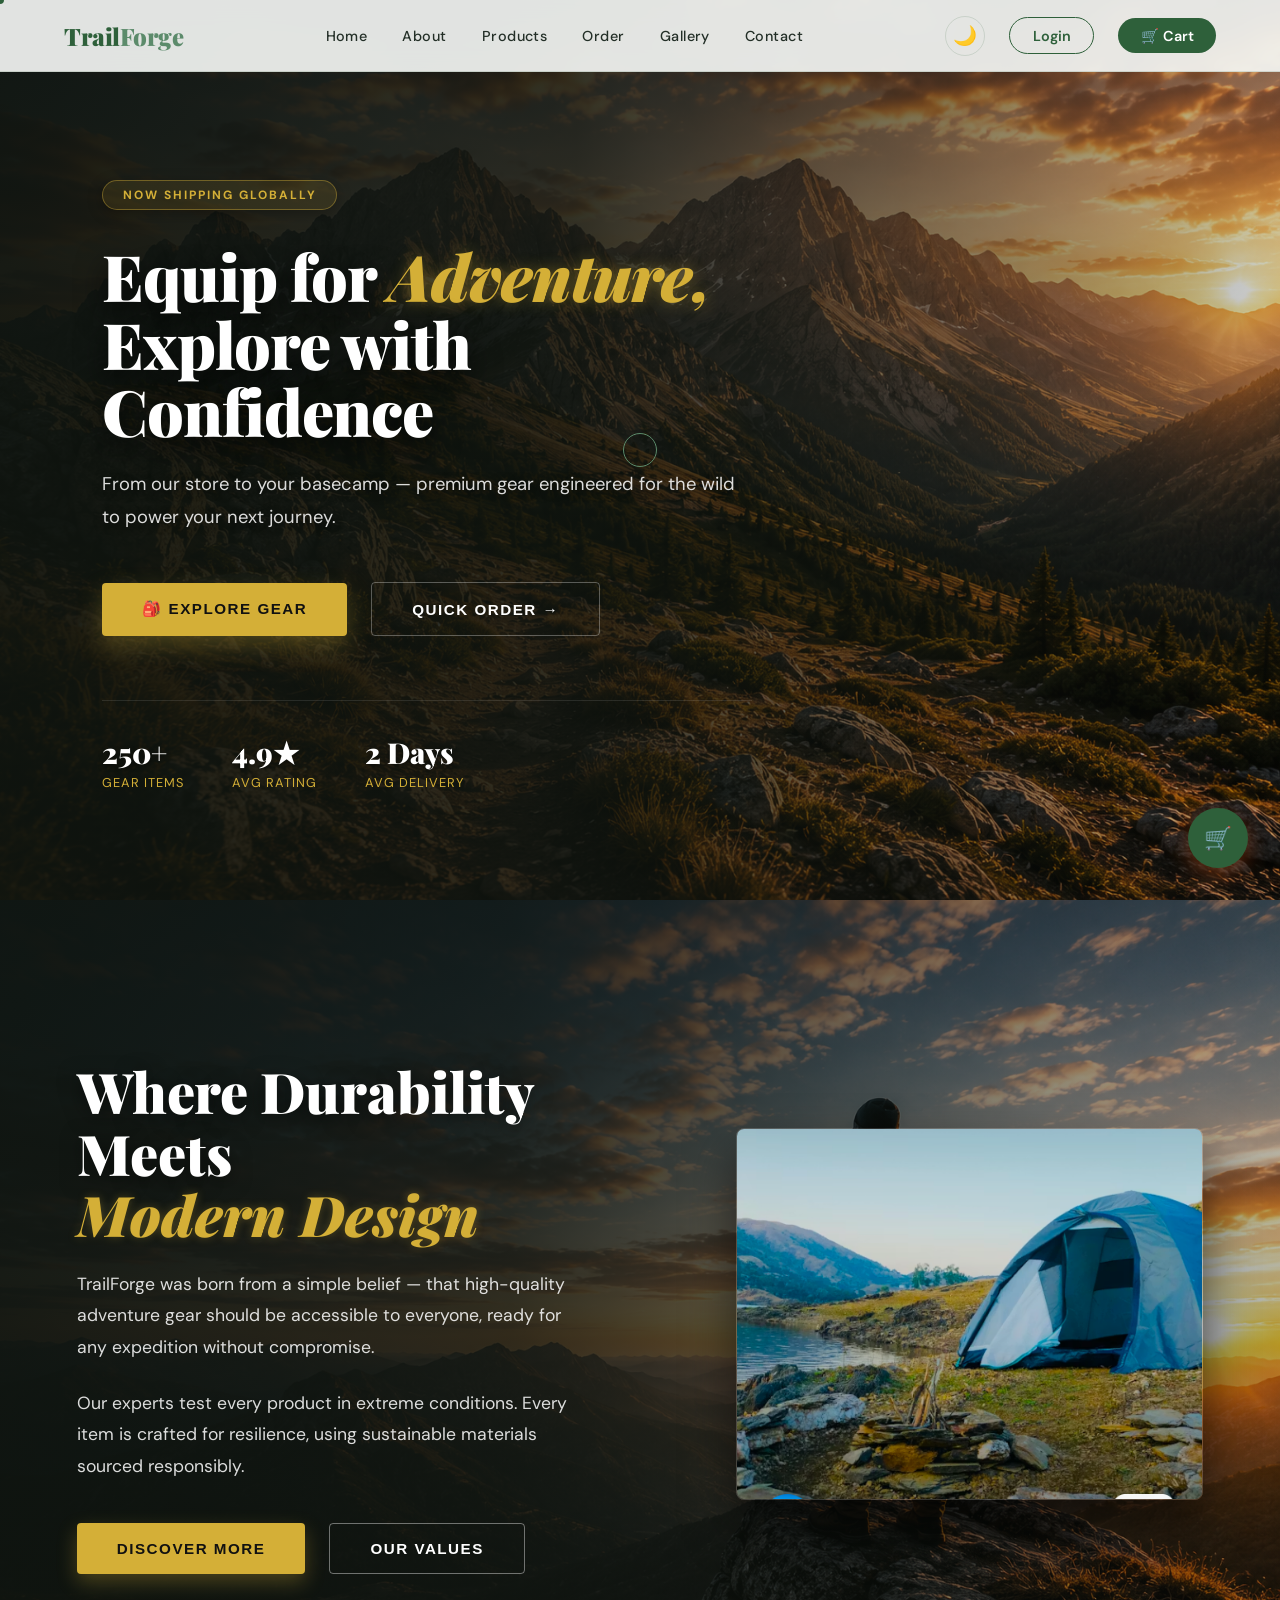
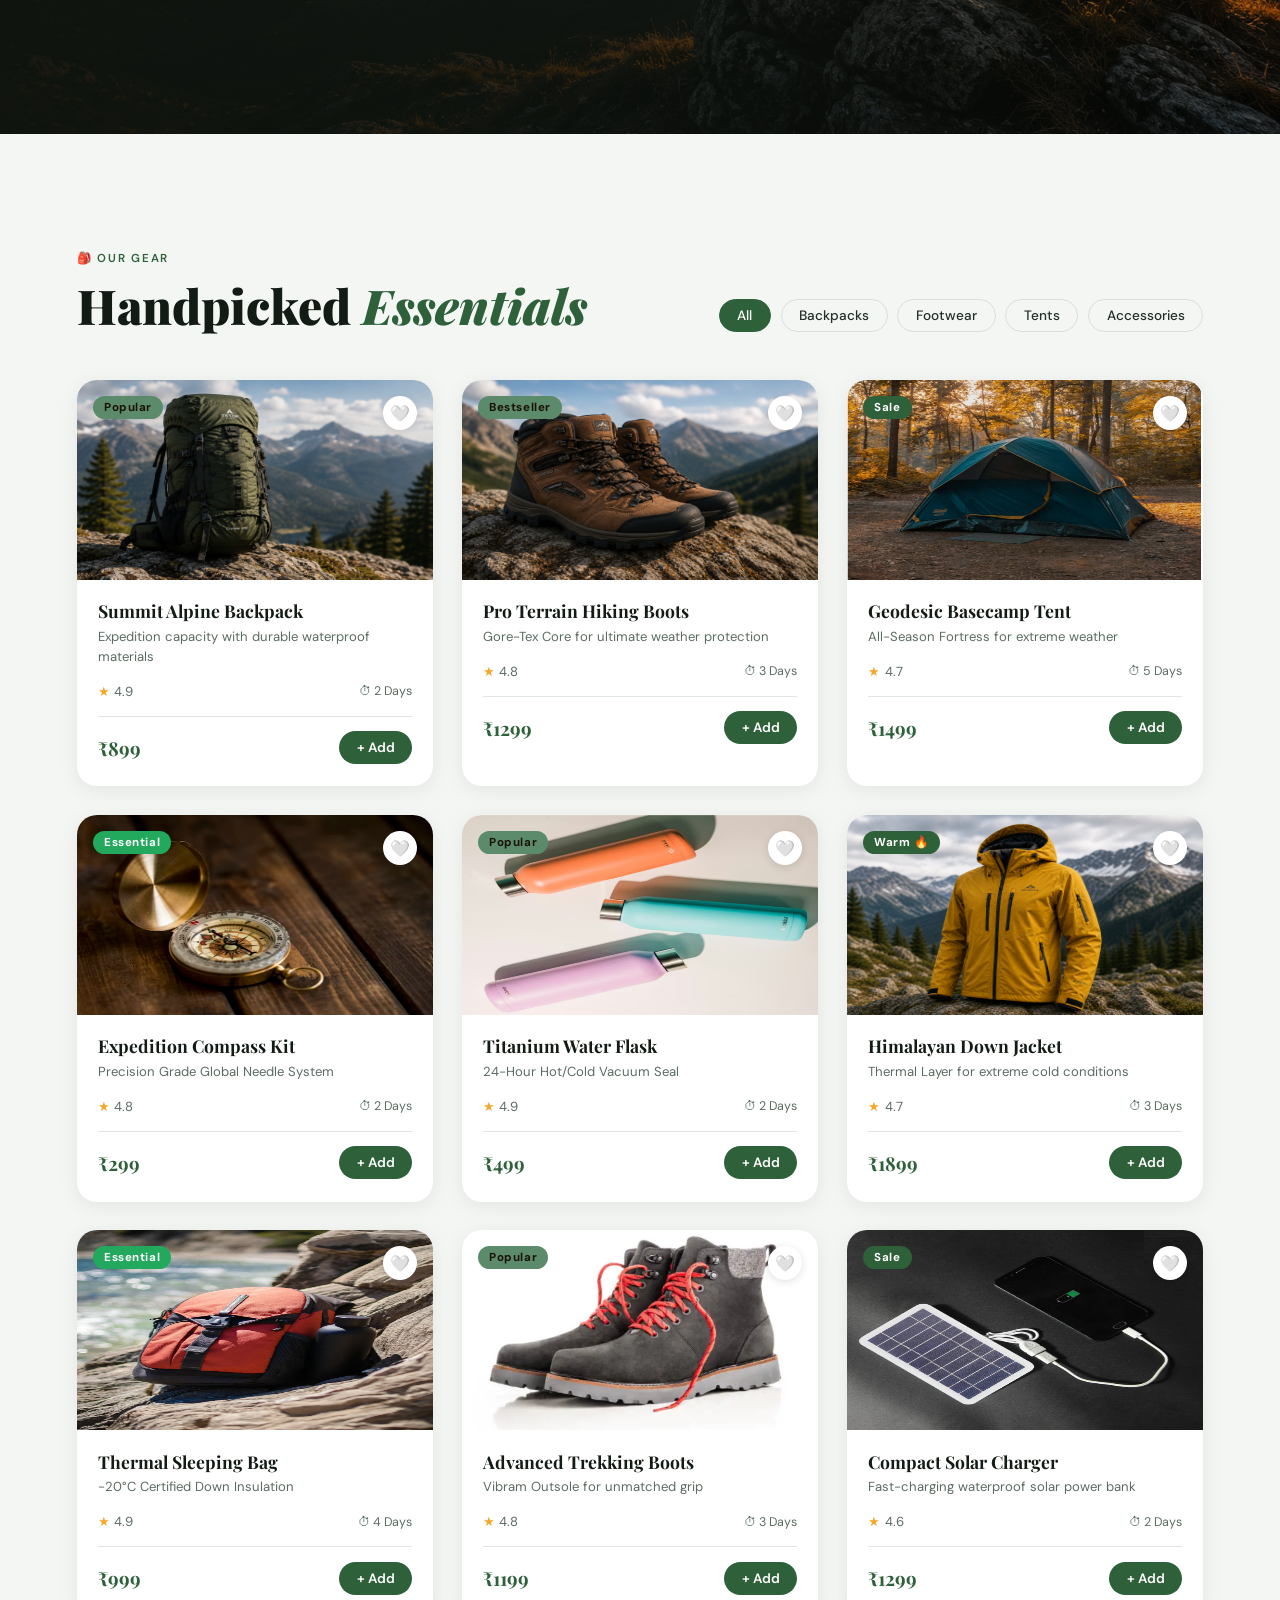
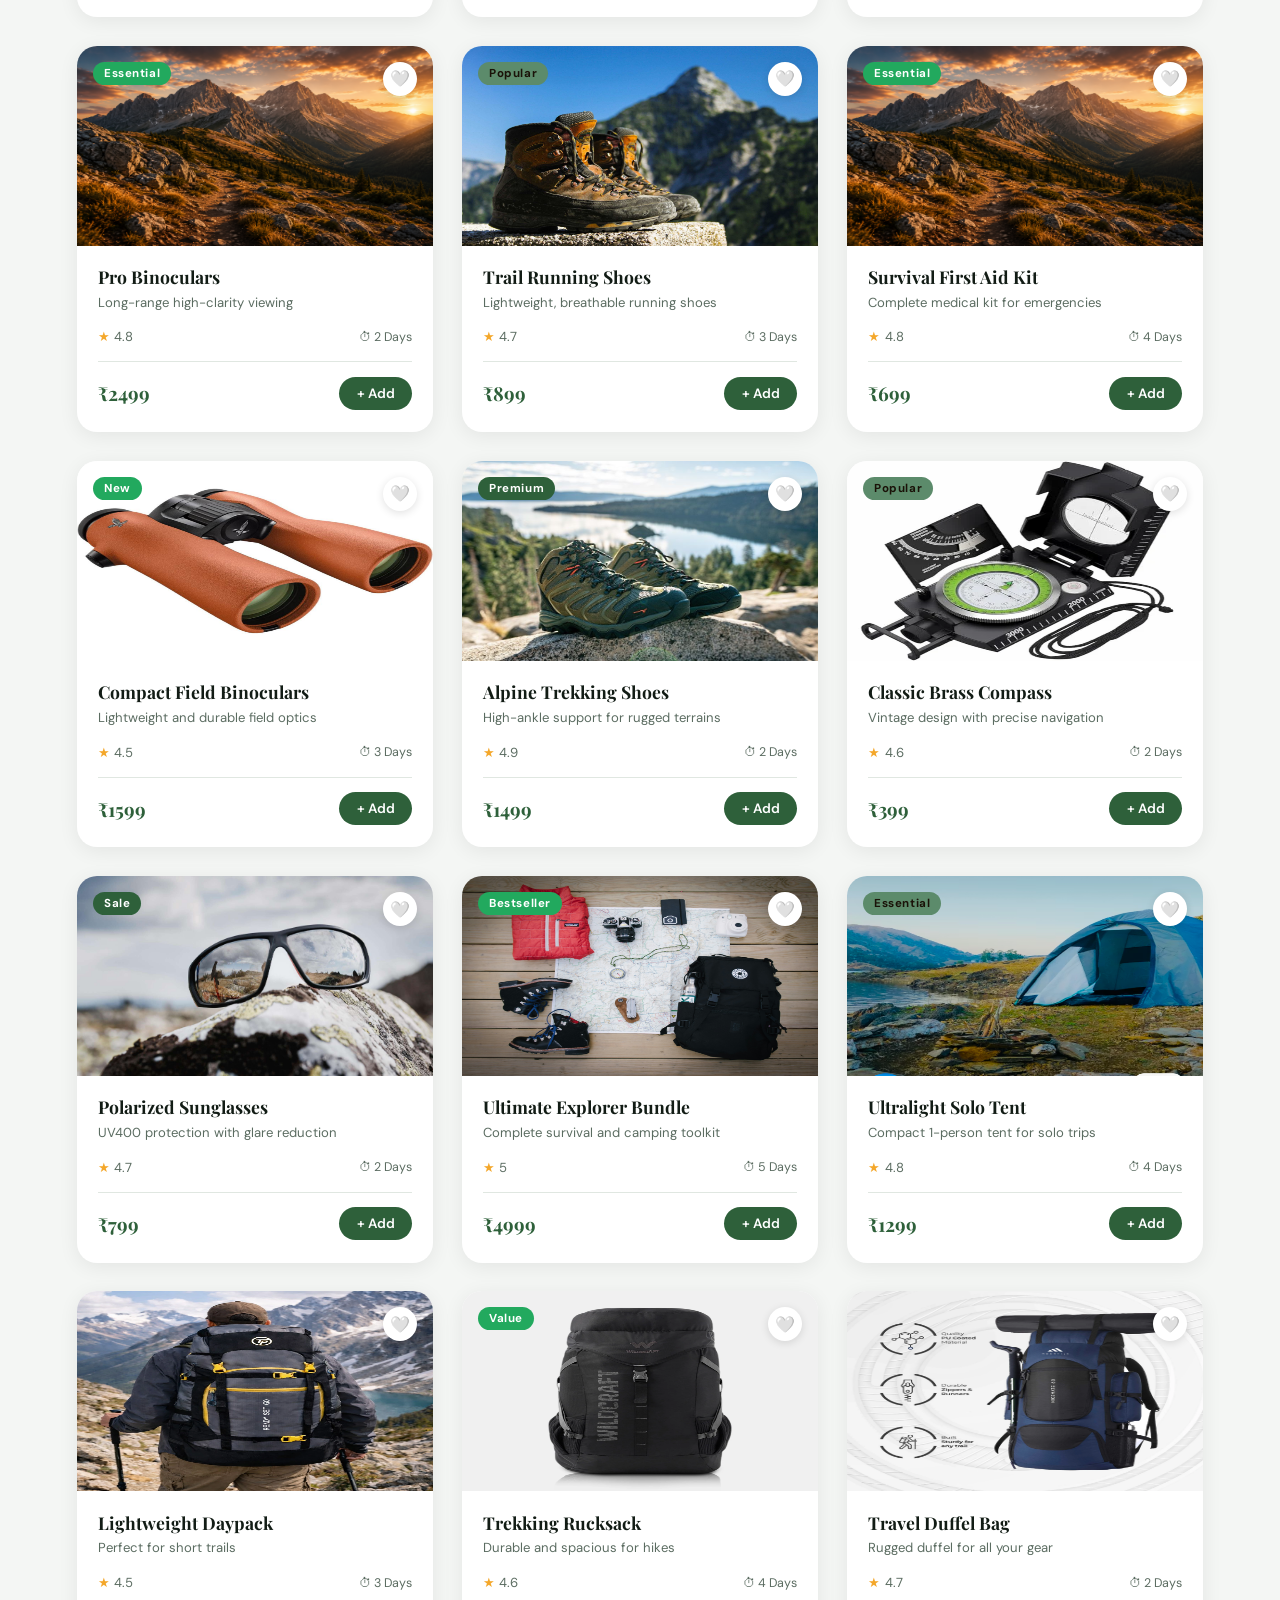
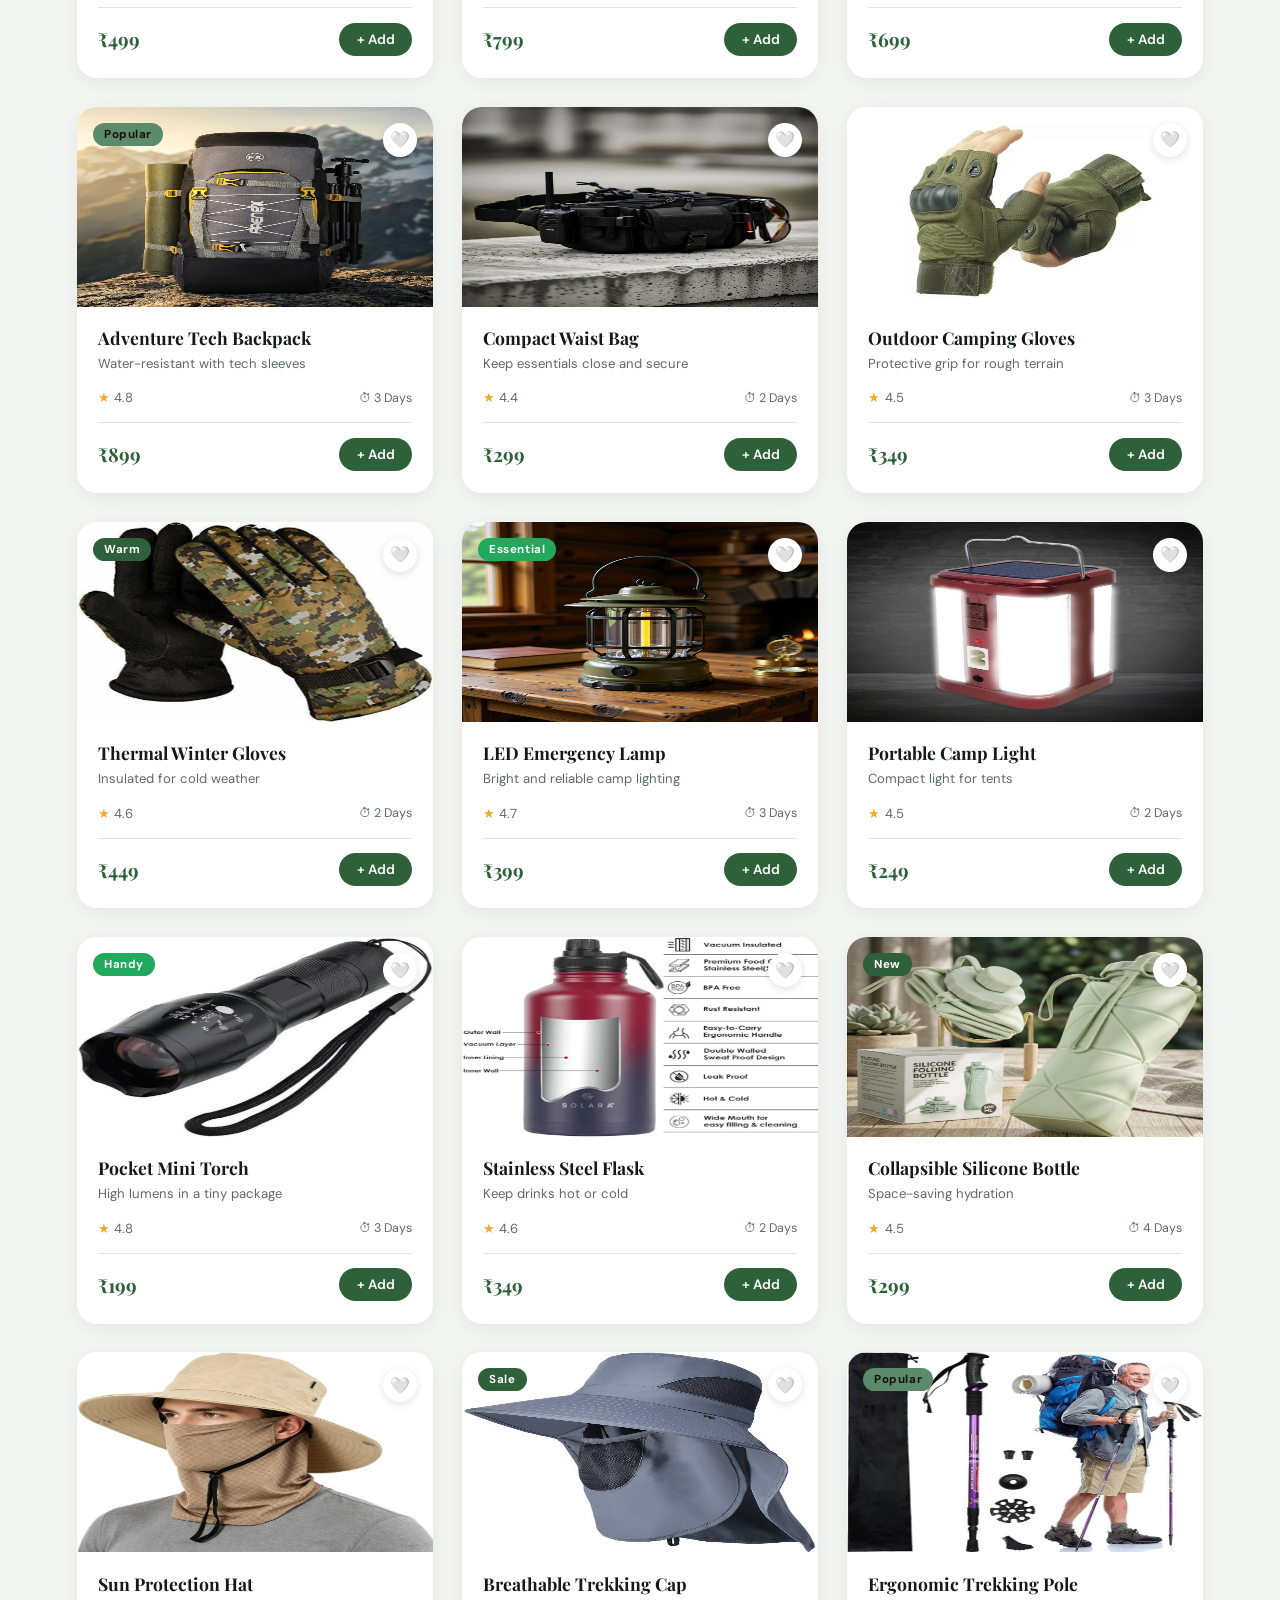
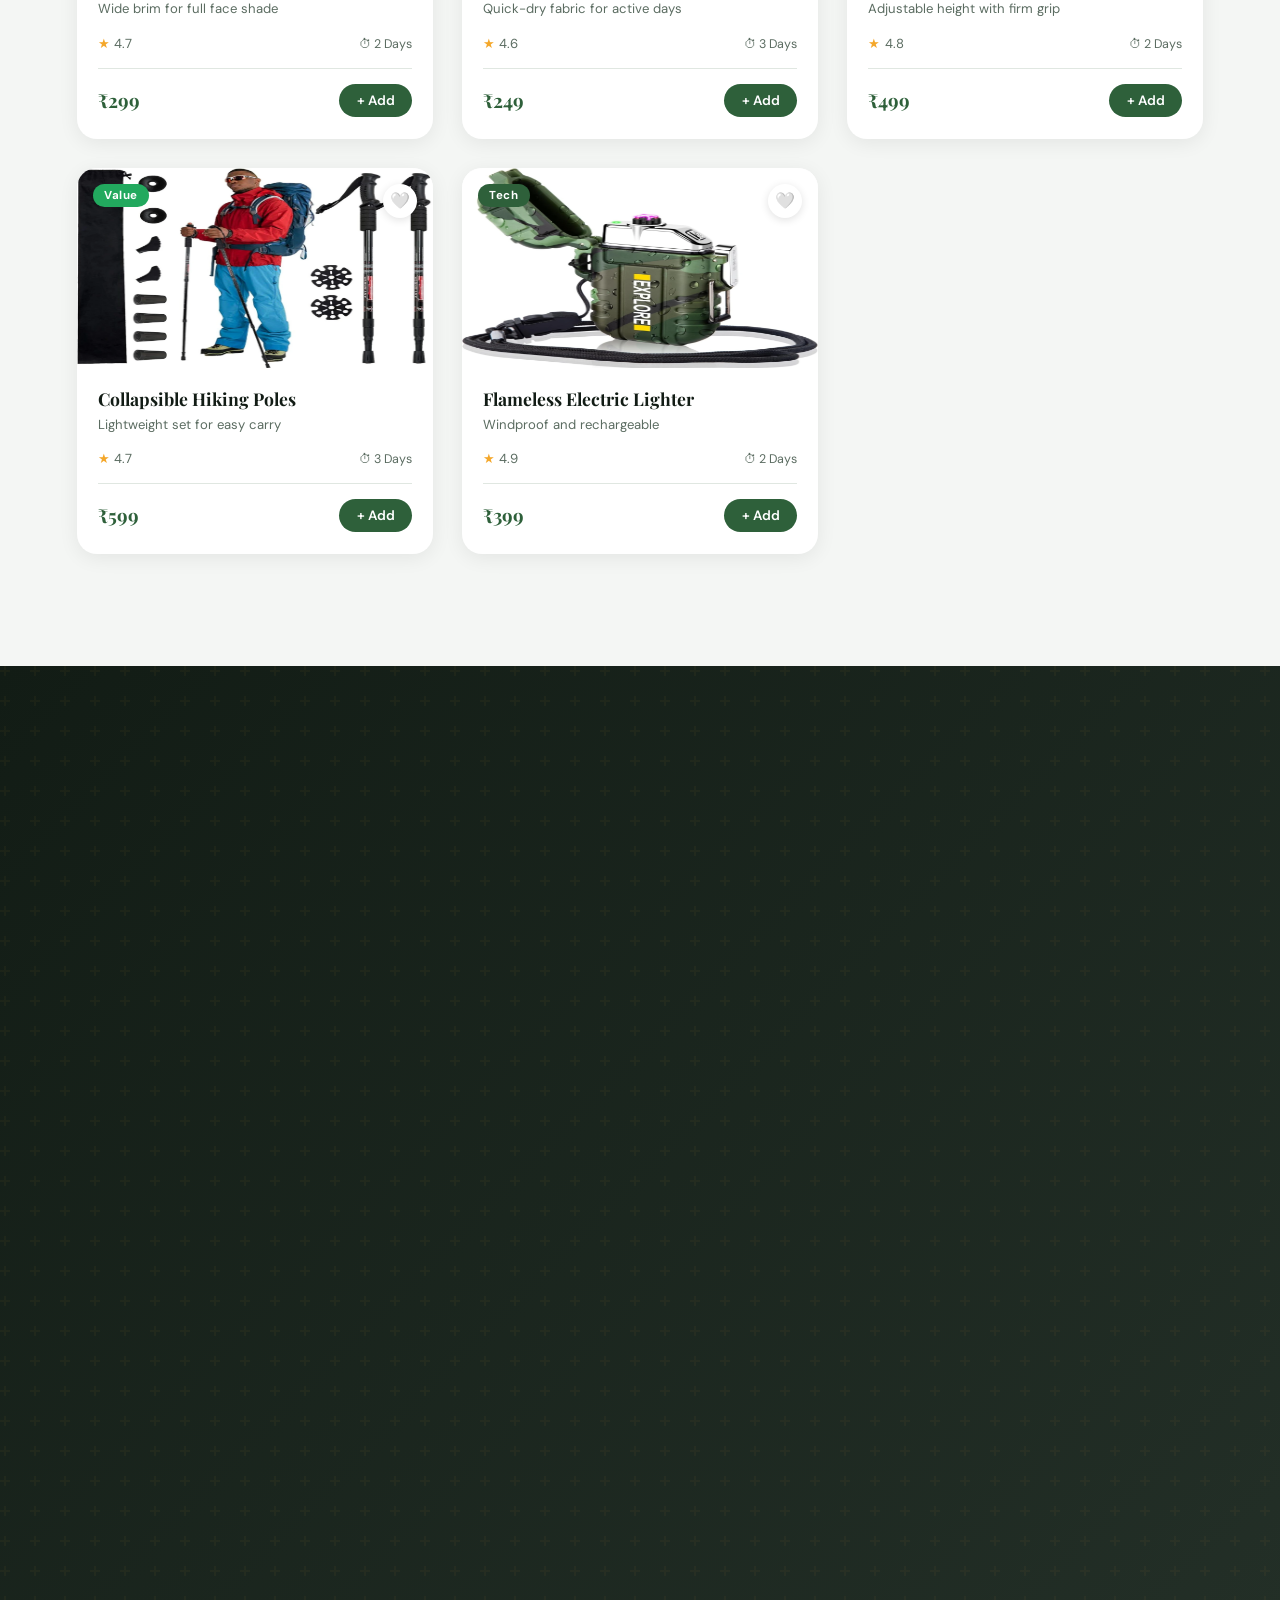
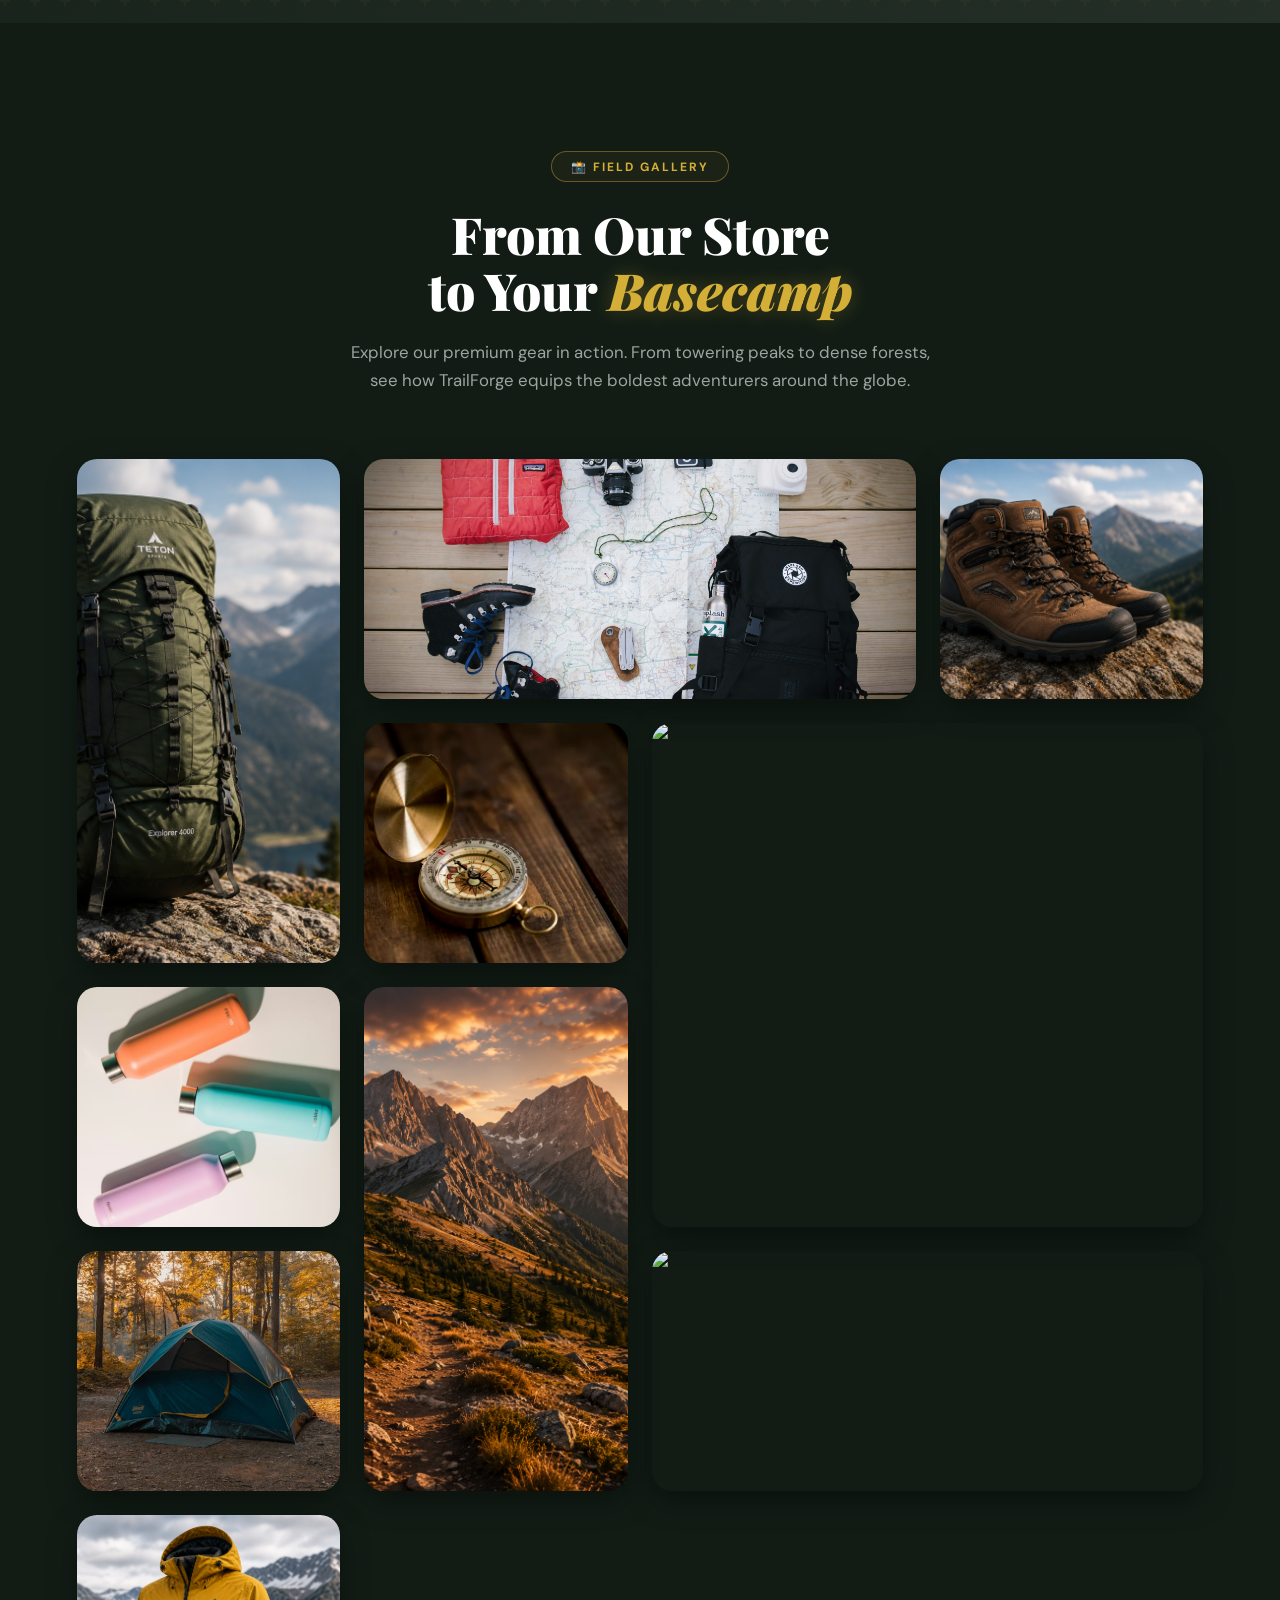
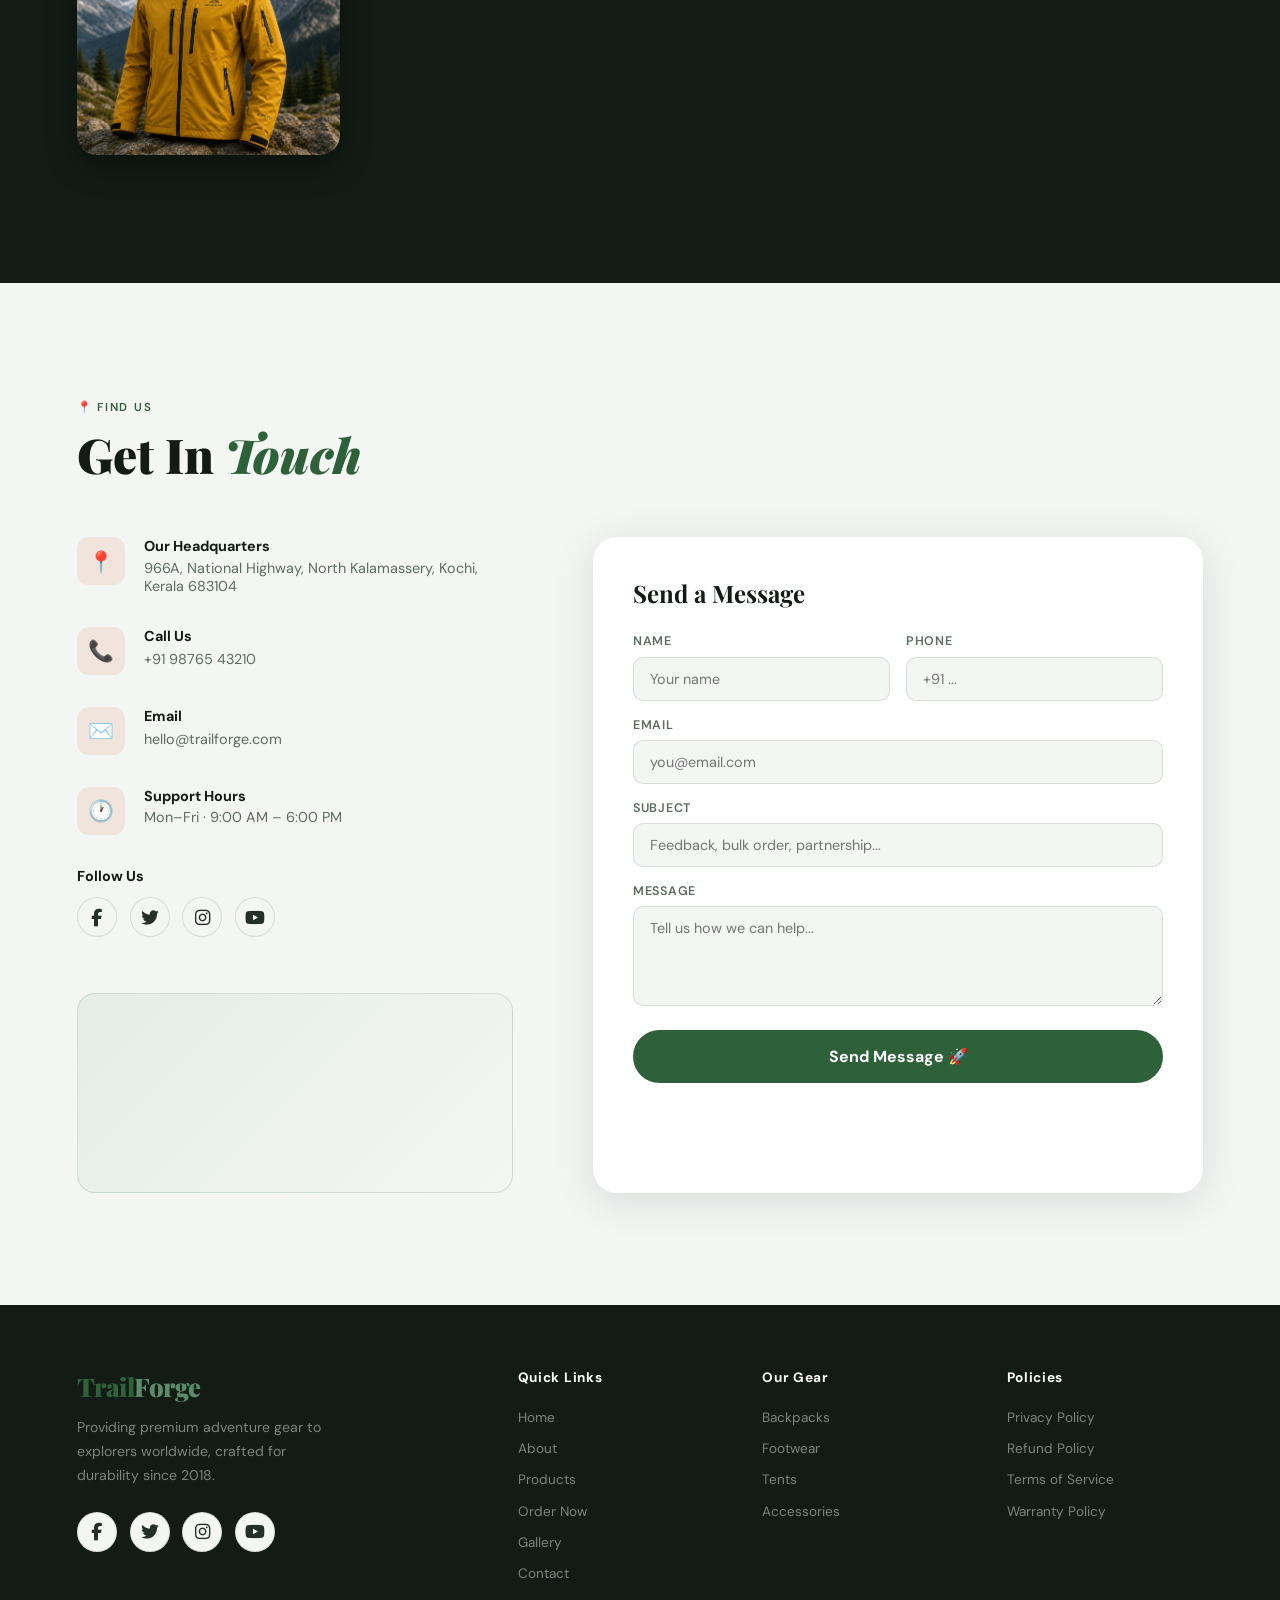
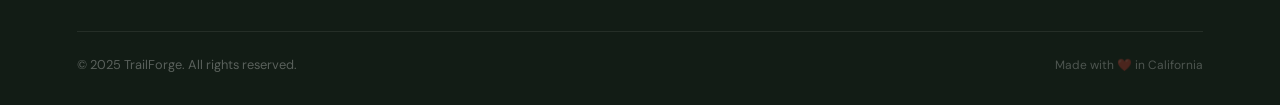
==== docs/index.html @ 1e7e608c "Rename src to docs" ====
<!DOCTYPE html>
<html lang="en">

<head>
  <meta charset="UTF-8" />
  <meta name="viewport" content="width=device-width, initial-scale=1.0" />
  <title>TrailForge — Adventure Gear Delivered</title>
  <link rel="stylesheet" href="style.css" />
  <link rel="stylesheet" href="cursor.css" />
  <link rel="stylesheet" href="https://cdnjs.cloudflare.com/ajax/libs/font-awesome/6.4.0/css/all.min.css">
  <!-- React & Babel CDNs for simple React integration -->
  <script crossorigin src="https://unpkg.com/react@18/umd/react.production.min.js"></script>
  <script crossorigin src="https://unpkg.com/react-dom@18/umd/react-dom.production.min.js"></script>
  <script src="https://unpkg.com/babel-standalone@6/babel.min.js"></script>
</head>

<body>

  <!-- NAV -->
  <nav id="navbar">
    <div class="nav-logo">Trail<span>Forge</span></div>
    <ul class="nav-links">
      <li><a href="#home">Home</a></li>
      <li><a href="#about">About</a></li>
      <li><a href="#menu">Products</a></li>
      <li><a href="#order">Order</a></li>
      <li><a href="#gallery">Gallery</a></li>
      <li><a href="#contact">Contact</a></li>
    </ul>
    <div class="nav-right">
      <button class="theme-toggle" onclick="toggleTheme()" id="theme-icon" title="Toggle Dark Mode">🌙</button>
      <a href="login.html" id="auth-btn" class="nav-cta"
        style="background:transparent; color:var(--ember); border:1.5px solid var(--ember); text-decoration:none;">Login</a>
      <button class="nav-cta" onclick="openCart()">🛒 Cart <span id="nav-cart-count"></span></button>
    </div>
    <button class="hamburger" onclick="toggleMobileNav()">
      <span></span><span></span><span></span>
    </button>
  </nav>

  <!-- MOBILE NAV DRAWER -->
  <div id="mobile-nav"
    style="display:none;position:fixed;top:72px;left:0;right:0;background:var(--cream);z-index:900;padding:1.5rem 6vw;border-bottom:1px solid var(--border);">
    <ul style="list-style:none;display:flex;flex-direction:column;gap:1.2rem;">
      <li><a href="#home" onclick="toggleMobileNav()"
          style="text-decoration:none;font-size:1rem;font-weight:500;color:var(--charcoal);">Home</a></li>
      <li><a href="#about" onclick="toggleMobileNav()"
          style="text-decoration:none;font-size:1rem;font-weight:500;color:var(--charcoal);">About</a></li>
      <li><a href="#menu" onclick="toggleMobileNav()"
          style="text-decoration:none;font-size:1rem;font-weight:500;color:var(--charcoal);">Products</a></li>
      <li><a href="#order" onclick="toggleMobileNav()"
          style="text-decoration:none;font-size:1rem;font-weight:500;color:var(--charcoal);">Order</a></li>
      <li><a href="#gallery" onclick="toggleMobileNav()"
          style="text-decoration:none;font-size:1rem;font-weight:500;color:var(--charcoal);">Gallery</a></li>
      <li><a href="#contact" onclick="toggleMobileNav()"
          style="text-decoration:none;font-size:1rem;font-weight:500;color:var(--charcoal);">Contact</a></li>
    </ul>
  </div>

  <!-- ============ HOME ============ -->
  <section id="home" style="display: flex; flex-direction: column; justify-content: center; min-height: 100vh; position: relative; padding: 0 8vw; background: url('images/mountain landscape.png') center/cover no-repeat; grid-template-columns: none;">
    <!-- Cinematic Dark Gradient Overlay -->
    <div style="position: absolute; inset: 0; background: linear-gradient(90deg, rgba(15,20,15,0.95) 0%, rgba(15,20,15,0.85) 45%, rgba(15,20,15,0.2) 100%); z-index: 0;"></div>
    
    <div style="position: relative; z-index: 10; max-width: 650px; color: #fff; padding-top: 72px;">
      <div style="display: inline-block; padding: 0.4rem 1.2rem; border: 1px solid rgba(212,175,55,0.4); color: #d4af37; text-transform: uppercase; letter-spacing: 2px; font-size: 0.75rem; font-weight: 700; border-radius: 50px; margin-bottom: 2rem; background: rgba(212,175,55,0.1); box-shadow: 0 4px 15px rgba(0,0,0,0.3);">Now Shipping Globally</div>
      
      <h1 style="font-family: 'Playfair Display', serif; font-size: clamp(3rem, 5vw, 4.8rem); font-weight: 900; line-height: 1.05; margin-bottom: 1.5rem; letter-spacing: -1px; text-shadow: 0 10px 30px rgba(0,0,0,0.8);">
        Equip for <em style="color: #d4af37; font-style: italic; text-shadow: 0 0 15px rgba(212,175,55,0.4);">Adventure,</em><br>Explore with Confidence
      </h1>
      
      <p style="font-size: 1.15rem; color: rgba(255,255,255,0.85); line-height: 1.8; margin-bottom: 3rem; text-shadow: 0 2px 10px rgba(0,0,0,0.5);">
        From our store to your basecamp — premium gear engineered for the wild to power your next journey.
      </p>
      
      <div style="display: flex; gap: 1.5rem; align-items: center;">
        <button onclick="document.getElementById('menu').scrollIntoView({behavior:'smooth'})" style="background: #d4af37; color: #111; border: none; padding: 1.1rem 2.5rem; font-size: 0.95rem; font-weight: 700; border-radius: 4px; cursor: pointer; text-transform: uppercase; letter-spacing: 1.5px; box-shadow: 0 10px 25px rgba(212,175,55,0.3); transition: all 0.3s;" onmouseover="this.style.transform='translateY(-3px)'" onmouseout="this.style.transform='none'">🎒 Explore Gear</button>
        <button onclick="document.getElementById('order').scrollIntoView({behavior:'smooth'})" style="background: transparent; color: #fff; border: 1px solid rgba(255,255,255,0.3); padding: 1.1rem 2.5rem; font-size: 0.95rem; font-weight: 700; border-radius: 4px; cursor: pointer; text-transform: uppercase; letter-spacing: 1.5px; transition: all 0.3s;" onmouseover="this.style.background='rgba(255,255,255,0.1)'" onmouseout="this.style.background='transparent'">Quick Order →</button>
      </div>
      
      <div style="display: flex; gap: 3rem; margin-top: 4rem; border-top: 1px solid rgba(255,255,255,0.1); padding-top: 2rem;">
        <div><span style="display: block; font-size: 1.8rem; font-family: 'Playfair Display', serif; font-weight: 900; color: #fff; text-shadow: 0 2px 5px rgba(0,0,0,0.5);">250+</span><span style="font-size: 0.8rem; color: #d4af37; text-transform: uppercase; letter-spacing: 1px;">Gear Items</span></div>
        <div><span style="display: block; font-size: 1.8rem; font-family: 'Playfair Display', serif; font-weight: 900; color: #fff; text-shadow: 0 2px 5px rgba(0,0,0,0.5);">4.9★</span><span style="font-size: 0.8rem; color: #d4af37; text-transform: uppercase; letter-spacing: 1px;">Avg Rating</span></div>
        <div><span style="display: block; font-size: 1.8rem; font-family: 'Playfair Display', serif; font-weight: 900; color: #fff; text-shadow: 0 2px 5px rgba(0,0,0,0.5);">2 Days</span><span style="font-size: 0.8rem; color: #d4af37; text-transform: uppercase; letter-spacing: 1px;">Avg Delivery</span></div>
      </div>
    </div>
  </section>

  <!-- ============ ABOUT ============ -->
  <section id="about" style="position: relative; background: url('images/hero banner.png') center/cover no-repeat; padding: 10rem 6vw; display: flex; align-items: center; justify-content: space-between; overflow: hidden;">
    <div style="position: absolute; inset: 0; background: linear-gradient(90deg, rgba(15,20,15,0.95) 0%, rgba(15,20,15,0.85) 40%, rgba(15,20,15,0.3) 100%);"></div>
    <div class="about-text" style="position: relative; z-index: 1; max-width: 50%; padding-right: 4rem;">
      <h2 style="font-family: 'Playfair Display', serif; font-size: 3.5rem; font-weight: 900; color: #ffffff; line-height: 1.1; margin-bottom: 1.5rem; text-shadow: 0 4px 20px rgba(0,0,0,0.5);">Where Durability Meets<br><em style="color: #d4af37; font-style: italic; text-shadow: 0 0 10px rgba(212,175,55,0.3);">Modern Design</em></h2>
      <p style="font-size: 1.1rem; color: rgba(255,255,255,0.85); line-height: 1.8; margin-bottom: 1.5rem;">TrailForge was born from a simple belief — that high-quality adventure gear should be accessible to everyone, ready for any expedition without compromise.</p>
      <p style="font-size: 1.1rem; color: rgba(255,255,255,0.85); line-height: 1.8; margin-bottom: 2.5rem;">Our experts test every product in extreme conditions. Every item is crafted for resilience, using sustainable materials sourced responsibly.</p>
      <div style="display: flex; gap: 1.5rem;">
        <button style="background: #d4af37; color: #111; border: none; padding: 1rem 2.5rem; font-size: 0.95rem; font-weight: 700; border-radius: 4px; cursor: pointer; text-transform: uppercase; letter-spacing: 1.5px; box-shadow: 0 8px 20px rgba(212,175,55,0.3); transition: 0.3s;" onmouseover="this.style.transform='translateY(-2px)'" onmouseout="this.style.transform='none'">Discover More</button>
        <button style="background: transparent; color: #fff; border: 1px solid rgba(255,255,255,0.4); padding: 1rem 2.5rem; font-size: 0.95rem; font-weight: 700; border-radius: 4px; cursor: pointer; text-transform: uppercase; letter-spacing: 1.5px; transition: 0.3s;" onmouseover="this.style.background='rgba(255,255,255,0.1)'" onmouseout="this.style.background='transparent'">Our Values</button>
      </div>
    </div>
    <div class="about-img-wrap" style="position: relative; z-index: 1; max-width: 45%;">
      <img src="images/tent 2.png" alt="Camping tent" style="width: 100%; border-radius: 8px; box-shadow: 0 25px 50px rgba(0,0,0,0.6); border: 1px solid rgba(255,255,255,0.15);">
    </div>
  </section>

  <!-- ============ MENU ============ -->
  <section id="menu">
    <div class="menu-header reveal">
      <div>
        <span class="section-label">🎒 Our Gear</span>
        <h2 class="section-title">Handpicked <em style="font-style:italic;color:var(--ember)">Essentials</em></h2>
      </div>
      <div class="menu-filters">
        <button class="filter-btn active" onclick="filterMenu('all',this)">All</button>
        <button class="filter-btn" onclick="filterMenu('backpacks',this)">Backpacks</button>
        <button class="filter-btn" onclick="filterMenu('footwear',this)">Footwear</button>
        <button class="filter-btn" onclick="filterMenu('tents',this)">Tents</button>
        <button class="filter-btn" onclick="filterMenu('accessories',this)">Accessories</button>
      </div>
    </div>
    <div class="menu-grid" id="menu-grid"></div>
  </section>

  <!-- ============ ORDER (INTERACTIVE) ============ -->
  <section id="order">
    <div class="order-inner">
      <div class="order-left reveal">
        <span class="section-label">⚡ Quick Order</span>
        <h2 class="section-title" style="color:#fff;">Order in<br><em
            style="color:var(--saffron);font-style:italic">Minutes</em></h2>
        <p>Skip the line. Fill in your details, pick your gear from the cart, and we'll handle the rest — shipped safely to your door.</p>
        <div class="steps">
          <div class="step">
            <div class="step-num">01</div>
            <div class="step-text">
              <h4>Browse & Add to Cart</h4>
              <p>Pick from our curated gear and build your perfect expedition kit.</p>
            </div>
          </div>
          <div class="step">
            <div class="step-num">02</div>
            <div class="step-text">
              <h4>Fill Your Details</h4>
              <p>Your name, address and preferred shipping speed — that's all.</p>
            </div>
          </div>
          <div class="step">
            <div class="step-num">03</div>
            <div class="step-text">
              <h4>We Ship to You</h4>
              <p>Our logistics bring your gear fresh from the warehouse, perfectly packaged.</p>
            </div>
          </div>
        </div>
      </div>

      <div class="order-form reveal" id="order-form-wrap">
        <h3>Place Your Order</h3>
        <div id="order-form-content">
          <div class="form-row">
            <div class="form-group">
              <label>First Name</label>
              <input type="text" id="fname" placeholder="Arjun" />
            </div>
            <div class="form-group">
              <label>Last Name</label>
              <input type="text" id="lname" placeholder="Menon" />
            </div>
          </div>
          <div class="form-group">
            <label>Phone Number</label>
            <input type="tel" id="phone" placeholder="+91 98765 43210" />
          </div>
          <div class="form-group">
            <label>Delivery Address</label>
            <input type="text" id="address" placeholder="123, MG Road, Thrissur" />
          </div>
          <div class="form-row">
            <div class="form-group">
              <label>City</label>
              <input type="text" id="city" placeholder="Thrissur" />
            </div>
            <div class="form-group">
              <label>Delivery Time</label>
              <select id="dtime">
                <option>Standard (3-5 Days)</option>
                <option>Express (1-2 Days)</option>
                <option>Overnight</option>
              </select>
            </div>
          </div>
          <div class="form-group">
            <label>Special Instructions</label>
            <textarea id="special" placeholder="Gift wrapping, specific delivery instructions..."></textarea>
          </div>
          <div class="cart-summary">
            <span id="order-cart-label">🛒 0 items in cart</span>
            <span class="cart-total" id="order-cart-total">₹0</span>
          </div>
          <button class="form-submit" onclick="submitOrder()">🔥 Confirm Order &rarr;</button>
        </div>
        <div id="form-success">
          <div class="success-icon">🎉</div>
          <h4>Order Placed Successfully!</h4>
          <p>Your gear is being packed. Estimated delivery: <strong>3-5 days.</strong></p>
        </div>
      </div>
    </div>
  </section>

  <!-- ============ GALLERY (ADDITIONAL) ============ -->
  <section id="gallery" style="background: var(--footer-bg, #121c15); padding: 8rem 6vw;">
    <div class="gallery-header reveal" style="text-align: center; margin-bottom: 4rem;">
      <span style="display: inline-block; padding: 0.4rem 1.2rem; border: 1px solid rgba(212,175,55,0.4); color: #d4af37; text-transform: uppercase; letter-spacing: 2px; font-size: 0.75rem; font-weight: 700; border-radius: 50px; margin-bottom: 1.5rem; background: rgba(212,175,55,0.05);">📸 Field Gallery</span>
      <h2 style="font-family: 'Playfair Display', serif; font-size: clamp(2.5rem, 4vw, 3.8rem); font-weight: 900; color: #fff; line-height: 1.1; margin-bottom: 1.2rem;">
        From Our Store<br>to Your <em style="color: #d4af37; font-style: italic; text-shadow: 0 0 20px rgba(212,175,55,0.3);">Basecamp</em>
      </h2>
      <p style="color: rgba(255,255,255,0.6); max-width: 600px; margin: 0 auto; font-size: 1.05rem; line-height: 1.7;">Explore our premium gear in action. From towering peaks to dense forests, see how TrailForge equips the boldest adventurers around the globe.</p>
    </div>
    <div class="masonry-gallery reveal">
      <!-- Item 1: Large portrait -->
      <div class="m-item m-tall"><img src="images/Hiking Backpack.png" alt="Hiking Backpack"></div>
      <!-- Item 2: Wide landscape -->
      <div class="m-item m-wide"><img src="images/hiking kit.jpg" alt="Hiking Kit"></div>
      <!-- Item 3: Standard -->
      <div class="m-item"><img src="images/hiking boots.png" alt="Hiking Boots"></div>
      <!-- Item 4: Standard -->
      <div class="m-item"><img src="images/compass.png" alt="Compass"></div>
      <!-- Item 5: Large Square -->
      <div class="m-item m-big"><img src="images/binocular1.jpg" alt="Binoculars"></div>
      <!-- Item 6: Standard -->
      <div class="m-item"><img src="images/water bottle.png" alt="Water Bottle"></div>
      <!-- Item 7: Tall portrait -->
      <div class="m-item m-tall"><img src="images/mountain landscape.png" alt="Mountain Landscape"></div>
      <!-- Item 8: Wide landscape -->
      <div class="m-item m-wide"><img src="images/first aid kit.jpg" alt="First Aid Kit"></div>
      <!-- Item 9: Standard -->
      <div class="m-item"><img src="images/tent.png" alt="Tent"></div>
      <!-- Item 10: Standard -->
      <div class="m-item"><img src="images/jacket.png" alt="Jacket"></div>
    </div>


    <!-- React Testimonials Mount Point -->
    <div id="react-testimonials-root"></div>
  </section>

  <!-- ============ CONTACT ============ -->
  <section id="contact">
    <div class="reveal">
      <span class="section-label">📍 Find Us</span>
      <h2 class="section-title">Get In <em style="font-style:italic;color:var(--ember)">Touch</em></h2>
    </div>
    <div class="contact-grid">
      <div class="contact-info reveal">
        <div class="contact-item">
          <div class="contact-icon">📍</div>
          <div>
            <h4>Our Headquarters</h4>
            <p>966A, National Highway, North Kalamassery, Kochi, Kerala 683104</p>
          </div>
        </div>
        <div class="contact-item">
          <div class="contact-icon">📞</div>
          <div>
            <h4>Call Us</h4>
            <a href="tel:+919876543210">+91 98765 43210</a>
          </div>
        </div>
        <div class="contact-item">
          <div class="contact-icon">✉️</div>
          <div>
            <h4>Email</h4>
            <a href="mailto:hello@trailforge.com">hello@trailforge.com</a>
          </div>
        </div>
        <div class="contact-item">
          <div class="contact-icon">🕐</div>
          <div>
            <h4>Support Hours</h4>
            <p>Mon–Fri · 9:00 AM – 6:00 PM</p>
          </div>
        </div>
        <div>
          <h4 style="margin-bottom:0.8rem;font-size:0.9rem;">Follow Us</h4>
          <div class="social-row">
            <a href="https://facebook.com" target="_blank" class="social-btn" title="Facebook"><i
                class="fa-brands fa-facebook-f"></i></a>
            <a href="https://twitter.com" target="_blank" class="social-btn" title="Twitter"><i
                class="fa-brands fa-twitter"></i></a>
            <a href="https://instagram.com" target="_blank" class="social-btn" title="Instagram"><i
                class="fa-brands fa-instagram"></i></a>
            <a href="https://youtube.com" target="_blank" class="social-btn" title="YouTube"><i
                class="fa-brands fa-youtube"></i></a>
          </div>
        </div>
        <div class="map-embed">
          <iframe
            src="https://maps.google.com/maps?q=Decathlon+Sports+Kalamassery&t=&z=13&ie=UTF8&iwloc=&output=embed"
            allowfullscreen="" loading="lazy" referrerpolicy="no-referrer-when-downgrade"></iframe>
        </div>
      </div>
      <div class="contact-form-box reveal">
        <h3>Send a Message</h3>
        <div class="cf-row">
          <div class="cf-group">
            <label>Name</label>
            <input type="text" placeholder="Your name" id="cf-name" />
          </div>
          <div class="cf-group">
            <label>Phone</label>
            <input type="tel" placeholder="+91 ..." id="cf-phone" />
          </div>
        </div>
        <div class="cf-group">
          <label>Email</label>
          <input type="email" placeholder="you@email.com" id="cf-email" />
        </div>
        <div class="cf-group">
          <label>Subject</label>
          <input type="text" placeholder="Feedback, bulk order, partnership..." id="cf-subject" />
        </div>
        <div class="cf-group">
          <label>Message</label>
          <textarea placeholder="Tell us how we can help..." id="cf-message"></textarea>
        </div>
        <button class="cf-submit" onclick="submitContact()">Send Message 🚀</button>
      </div>
    </div>
  </section>

  <!-- FOOTER -->
  <footer>
    <div class="footer-top">
      <div class="footer-brand">
        <span class="nav-logo">Trail<span>Forge</span></span>
        <p>Providing premium adventure gear to explorers worldwide, crafted for durability since 2018.
        </p>
        <div class="social-row">
          <a href="https://facebook.com" target="_blank" class="social-btn" title="Facebook"><i
              class="fa-brands fa-facebook-f"></i></a>
          <a href="https://twitter.com" target="_blank" class="social-btn" title="Twitter"><i
              class="fa-brands fa-twitter"></i></a>
          <a href="https://instagram.com" target="_blank" class="social-btn" title="Instagram"><i
              class="fa-brands fa-instagram"></i></a>
          <a href="https://youtube.com" target="_blank" class="social-btn" title="YouTube"><i
              class="fa-brands fa-youtube"></i></a>
        </div>
      </div>
      <div class="footer-col">
        <h4>Quick Links</h4>
        <ul>
          <li><a href="#home">Home</a></li>
          <li><a href="#about">About</a></li>
          <li><a href="#menu">Products</a></li>
          <li><a href="#order">Order Now</a></li>
          <li><a href="#gallery">Gallery</a></li>
          <li><a href="#contact">Contact</a></li>
        </ul>
      </div>
      <div class="footer-col">
        <h4>Our Gear</h4>
        <ul>
          <li><a href="#menu"
              onclick="filterMenu('backpacks', document.querySelector('.filter-btn[onclick*=\'backpacks\']'))">Backpacks</a>
          </li>
          <li><a href="#menu"
              onclick="filterMenu('footwear', document.querySelector('.filter-btn[onclick*=\'footwear\']'))">Footwear</a></li>
          <li><a href="#menu"
              onclick="filterMenu('tents', document.querySelector('.filter-btn[onclick*=\'tents\']'))">Tents</a>
          </li>
          <li><a href="#menu"
              onclick="filterMenu('accessories', document.querySelector('.filter-btn[onclick*=\'accessories\']'))">Accessories</a>
          </li>
        </ul>
      </div>
      <div class="footer-col">
        <h4>Policies</h4>
        <ul>
          <li><a href="policies.html">Privacy Policy</a></li>
          <li><a href="policies.html">Refund Policy</a></li>
          <li><a href="policies.html">Terms of Service</a></li>
          <li><a href="policies.html">Warranty Policy</a></li>
        </ul>
      </div>
    </div>
    <div class="footer-bottom">
      <p>&copy; 2025 TrailForge. All rights reserved.</p>
      <p style="color:rgba(255,255,255,0.25);font-size:0.75rem;">Made with ❤️ in California</p>
    </div>
  </footer>

  <!-- CART FAB -->
  <button class="cart-fab" onclick="openCart()" id="cart-fab">
    🛒
    <span class="cart-count" id="cart-badge" style="display:none">0</span>
  </button>

  <!-- CART MODAL -->
  <div class="modal-overlay" id="cart-modal">
    <div class="modal">
      <div class="modal-header">
        <h3>Your Cart 🛒</h3>
        <button class="modal-close" onclick="closeCart()">×</button>
      </div>
      <div id="cart-items-container"></div>
      <div id="cart-footer" style="display:none">
        <div class="modal-total">
          <span>Total</span>
          <span id="modal-total-price" style="color:var(--ember)">₹0</span>
        </div>
        <button class="modal-checkout" onclick="scrollToOrder()">Proceed to Order →</button>
      </div>
    </div>
  </div>

  <script src="script.js"></script>
  <!-- Load React Components as Babel script -->
  <script type="text/babel" src="react.js"></script>
  <script src="cursor.js"></script>
</body>
</html>
---- docs/style.css ----
@import url('https://fonts.googleapis.com/css2?family=Playfair+Display:ital,wght@0,400;0,700;0,900;1,400&family=DM+Sans:wght@300;400;500;600&display=swap');

:root {
  --cream: #f4f6f4;
  --warm-white: #ffffff;
  --ember: #2e603a;
  --ember-light: #3a7a4a;
  --saffron: #5c8b6b;
  --dark: #121c15;
  --charcoal: #232f27;
  --mid: #5b6c61;
  --light-mid: #a3b3a9;
  --border: rgba(46, 96, 58, 0.15);
  --shadow: 0 8px 40px rgba(18, 28, 21, 0.12);
  --card-bg: #ffffff;
  --nav-bg: rgba(244, 246, 244, 0.92);
  --hero-gradient: linear-gradient(135deg, #e4ede6 0%, #f4f6f4 100%);
  --order-gradient: linear-gradient(135deg, #121c15 0%, #232f27 100%);
  --footer-bg: #121c15;
}

:root.dark-mode {
  --cream: #121c15;
  --warm-white: #1a251e;
  --ember: #4aa364;
  --ember-light: #5dc37a;
  --saffron: #5c8b6b;
  --dark: #f4f6f4;
  --charcoal: #d6e0da;
  --mid: #a3b3a9;
  --light-mid: #5b6c61;
  --border: rgba(92, 139, 107, 0.25);
  --shadow: 0 8px 40px rgba(0,0,0,0.5);
  --card-bg: #1e2b23;
  --nav-bg: rgba(18, 28, 21, 0.92);
  --hero-gradient: linear-gradient(135deg, #1a251e 0%, #121c15 100%);
  --order-gradient: linear-gradient(135deg, #121c15 0%, #1a251e 100%);
  --footer-bg: #0d140f;
}

* { margin:0; padding:0; box-sizing:border-box; }

html { scroll-behavior: smooth; }

body {
  font-family: 'DM Sans', sans-serif;
  background: var(--cream);
  color: var(--dark);
  overflow-x: hidden;
  transition: background 0.3s ease, color 0.3s ease;
}

/* ---- NAV ---- */
nav {
  position: fixed; top:0; left:0; right:0; z-index:1000;
  display:flex; align-items:center; justify-content:space-between;
  padding: 0 5vw;
  height: 72px;
  background: var(--nav-bg);
  backdrop-filter: blur(12px);
  border-bottom: 1px solid var(--border);
  transition: box-shadow 0.3s, background 0.3s;
}
nav.scrolled { box-shadow: 0 4px 24px rgba(0,0,0,0.15); }
.nav-logo {
  font-family: 'Playfair Display', serif;
  font-size: 1.5rem;
  font-weight: 900;
  color: var(--ember);
  letter-spacing:-0.02em;
}
.nav-logo span { color: var(--saffron); }

.nav-right {
  display: flex;
  align-items: center;
  gap: 1.5rem;
}

.nav-links { display:flex; gap:2.2rem; list-style:none; }
.nav-links a {
  text-decoration:none; color:var(--charcoal);
  font-size:0.9rem; font-weight:500; letter-spacing:0.03em;
  transition: color 0.2s;
}
.nav-links a:hover { color: var(--ember); }

.theme-toggle {
  background: transparent;
  border: 1px solid var(--border);
  color: var(--dark);
  border-radius: 50%;
  width: 40px;
  height: 40px;
  display: flex;
  align-items: center;
  justify-content: center;
  cursor: pointer;
  font-size: 1.2rem;
  transition: all 0.2s ease;
}

.theme-toggle:hover {
  background: var(--ember);
  color: #fff;
  border-color: var(--ember);
}

.nav-cta {
  background: var(--ember); color:#fff;
  border:none; border-radius:100px;
  padding: 0.55rem 1.4rem;
  font-family:'DM Sans', sans-serif; font-size:0.9rem; font-weight:600;
  cursor:pointer; transition: background 0.2s, transform 0.15s;
}
.nav-cta:hover { background: var(--ember-light); transform: translateY(-1px); }
.hamburger { display:none; flex-direction:column; gap:5px; cursor:pointer; background:none; border:none; padding:4px; }
.hamburger span { display:block; width:24px; height:2px; background:var(--charcoal); border-radius:2px; transition:0.3s; }

/* ---- SECTIONS BASE ---- */
section { scroll-margin-top: 72px; transition: background 0.3s ease; }
.section-label {
  display:inline-block;
  font-size:0.72rem; font-weight:600; letter-spacing:0.15em;
  text-transform:uppercase; color:var(--ember);
  margin-bottom:0.8rem;
}
h2.section-title {
  font-family:'Playfair Display', serif;
  font-size: clamp(2rem, 4vw, 3rem);
  font-weight:900; line-height:1.12;
  color: var(--dark);
}

/* ==== HOME ==== */
#home {
  min-height: 100vh;
  display: grid;
  grid-template-columns: 1fr 1fr;
  padding-top: 72px;
  position: relative;
  overflow: hidden;
}
.hero-left {
  display:flex; flex-direction:column; justify-content:center;
  padding: 6vw 4vw 6vw 6vw;
}
.hero-badge {
  display:inline-flex; align-items:center; gap:0.5rem;
  background: rgba(244,167,42,0.15); border:1px solid rgba(244,167,42,0.3);
  border-radius:100px; padding:0.35rem 1rem;
  font-size:0.78rem; font-weight:600; color:var(--charcoal);
  margin-bottom:2rem; width:fit-content;
  animation: fadeUp 0.7s ease both;
}
.hero-badge::before { content:'🔥'; font-size:0.9rem; }
.hero-h1 {
  font-family:'Playfair Display', serif;
  font-size: clamp(2.8rem, 5.5vw, 5rem);
  font-weight:900; line-height:1.05; color:var(--dark);
  animation: fadeUp 0.7s 0.1s ease both;
}
.hero-h1 em { color:var(--ember); font-style:italic; }
.hero-sub {
  margin-top:1.4rem; font-size:1.05rem; color:var(--mid);
  line-height:1.7; max-width:440px;
  animation: fadeUp 0.7s 0.2s ease both;
}
.hero-actions {
  display:flex; gap:1rem; margin-top:2.5rem; flex-wrap:wrap;
  animation: fadeUp 0.7s 0.3s ease both;
}
.btn-primary {
  background: var(--ember); color:#fff; border:none;
  border-radius:100px; padding:0.85rem 2rem;
  font-family:'DM Sans', sans-serif; font-size:1rem; font-weight:600;
  cursor:pointer; transition:0.2s; display:inline-flex; align-items:center; gap:0.5rem;
}
.btn-primary:hover { background:var(--ember-light); transform:translateY(-2px); box-shadow:0 6px 20px rgba(200,75,17,0.35); }
.btn-secondary {
  background:transparent; color:var(--dark);
  border:1.5px solid rgba(26,18,8,0.2);
  border-radius:100px; padding:0.85rem 2rem;
  font-family:'DM Sans', sans-serif; font-size:1rem; font-weight:600;
  cursor:pointer; transition:0.2s;
}
:root.dark-mode .btn-secondary { border-color: rgba(250,246,239,0.3); color: var(--dark); }
.btn-secondary:hover { border-color:var(--ember); color:var(--ember); }
.hero-stats {
  display:flex; gap:2.5rem; margin-top:3rem;
  animation: fadeUp 0.7s 0.4s ease both;
}
.stat { display:flex; flex-direction:column; gap:0.2rem; }
.stat-num {
  font-family:'Playfair Display', serif; font-size:1.8rem; font-weight:900; color:var(--dark);
}
.stat-label { font-size:0.8rem; color:var(--mid); font-weight:500; }

.hero-right {
  position:relative; overflow:hidden;
  background: var(--hero-gradient);
  transition: background 0.3s ease;
}
.hero-img-main {
  width:100%; height:100%; object-fit:cover;
  animation: zoomIn 1.2s ease both;
}
.hero-float-card {
  position:absolute; bottom:2.5rem; left:-1rem;
  background:var(--card-bg); border-radius:16px; padding:1rem 1.2rem;
  box-shadow: var(--shadow);
  display:flex; align-items:center; gap:0.8rem;
  animation: slideRight 0.8s 0.5s ease both;
  width: 220px;
  transition: background 0.3s ease;
}
.hero-float-card img { width:50px; height:50px; border-radius:10px; object-fit:cover; }
.hfc-text { display:flex; flex-direction:column; gap:0.15rem; }
.hfc-name { font-size:0.82rem; font-weight:700; color:var(--dark); }
.hfc-sub { font-size:0.72rem; color:var(--mid); }
.hfc-price { font-size:0.9rem; font-weight:700; color:var(--ember); margin-left:auto; }

/* floating decorative circles */
.deco-circle {
  position:absolute; border-radius:50%; opacity:0.15;
  pointer-events:none;
}

/* ==== ABOUT ==== */
#about {
  padding: 7rem 6vw;
  display:grid; grid-template-columns:1fr 1fr; gap:6rem; align-items:center;
  background: var(--warm-white);
}
.about-img-wrap { position:relative; }
.about-img-main {
  width:100%; border-radius:24px; object-fit:cover;
  height:500px; display:block;
  box-shadow: var(--shadow);
}
.about-img-accent {
  position:absolute; bottom:-2rem; right:-2rem;
  width:180px; height:180px; border-radius:18px; object-fit:cover;
  box-shadow: var(--shadow);
  border:4px solid var(--card-bg);
  transition: border-color 0.3s;
}
.about-tag {
  display:inline-flex; align-items:center; gap:0.5rem;
  background:var(--ember); color:#fff;
  border-radius:100px; padding:0.45rem 1.1rem;
  font-size:0.78rem; font-weight:700; letter-spacing:0.05em;
  margin-bottom:2.5rem;
}
.about-text p { font-size:1.05rem; color:var(--mid); line-height:1.8; margin-top:1.2rem; }
.about-values {
  display:grid; grid-template-columns:1fr 1fr; gap:1rem; margin-top:2.5rem;
}
.value-card {
  background: var(--cream); border-radius:14px; padding:1.2rem;
  border:1px solid var(--border);
  transition: transform 0.2s, box-shadow 0.2s, background 0.3s;
}
.value-card:hover { transform:translateY(-3px); box-shadow: var(--shadow); }
.value-icon { font-size:1.6rem; margin-bottom:0.5rem; }
.value-title { font-weight:700; font-size:0.9rem; margin-bottom:0.2rem; color: var(--dark); }
.value-desc { font-size:0.8rem; color:var(--mid); line-height:1.5; }

/* ==== MENU ==== */
#menu {
  padding: 7rem 6vw;
  background: var(--cream);
}
.menu-header { display:flex; justify-content:space-between; align-items:flex-end; margin-bottom:3rem; flex-wrap:wrap; gap:1.5rem; }
.menu-filters { display:flex; gap:0.6rem; flex-wrap:wrap; }
.filter-btn {
  background:transparent; border:1.5px solid var(--border);
  border-radius:100px; padding:0.45rem 1.1rem;
  font-family:'DM Sans', sans-serif; font-size:0.85rem; font-weight:500;
  cursor:pointer; color:var(--charcoal);
  transition: 0.2s;
}
.filter-btn.active, .filter-btn:hover {
  background:var(--ember); color:#fff; border-color:var(--ember);
}
.menu-grid {
  display:grid; grid-template-columns:repeat(auto-fill, minmax(280px, 1fr)); gap:1.8rem;
}
.dish-card {
  background:var(--card-bg); border-radius:20px; overflow:hidden;
  box-shadow: 0 4px 20px rgba(0,0,0,0.07);
  transition: transform 0.25s, box-shadow 0.25s, background 0.3s;
  cursor:pointer;
}
:root.dark-mode .dish-card { box-shadow: 0 4px 20px rgba(0,0,0,0.4); }
.dish-card:hover { transform:translateY(-6px); box-shadow: var(--shadow); }
.dish-img-wrap { position:relative; overflow:hidden; height:200px; }
.dish-img { width:100%; height:100%; object-fit:fill; transition:transform 0.4s; }
.dish-card:hover .dish-img { transform:scale(1.06); }
.dish-badge {
  position:absolute; top:1rem; left:1rem;
  background:var(--saffron); color:#1a1208;
  border-radius:100px; padding:0.25rem 0.7rem;
  font-size:0.72rem; font-weight:700; letter-spacing:0.05em;
}
.dish-badge.spicy { background:var(--ember); color:#fff; }
.dish-badge.veg { background:#22a95e; color:#fff; }
.dish-fav {
  position:absolute; top:1rem; right:1rem;
  background:var(--card-bg); border-radius:50%; width:34px; height:34px;
  display:flex; align-items:center; justify-content:center;
  font-size:1rem; cursor:pointer; border:none;
  box-shadow:0 2px 8px rgba(0,0,0,0.12);
  transition: transform 0.2s, background 0.3s;
}
.dish-fav:hover { transform:scale(1.15); }
.dish-info { padding:1.2rem 1.3rem 1.4rem; }
.dish-name { font-family:'Playfair Display', serif; font-size:1.1rem; font-weight:700; color:var(--dark); }
.dish-desc { font-size:0.82rem; color:var(--mid); margin-top:0.3rem; line-height:1.5; }
.dish-meta { display:flex; align-items:center; justify-content:space-between; margin-top:1rem; }
.dish-rating { display:flex; align-items:center; gap:0.3rem; font-size:0.82rem; color:var(--mid); }
.dish-rating .star { color:#f4a72a; }
.dish-time { font-size:0.78rem; color:var(--mid); }
.dish-bottom { display:flex; align-items:center; justify-content:space-between; margin-top:1rem; border-top:1px solid var(--border); padding-top:0.9rem; }
.dish-price { font-family:'Playfair Display', serif; font-size:1.2rem; font-weight:700; color:var(--ember); }
.add-btn {
  background:var(--ember); color:#fff; border:none; border-radius:100px;
  padding:0.5rem 1.1rem; font-family:'DM Sans', sans-serif; font-size:0.85rem; font-weight:600;
  cursor:pointer; transition:0.2s; display:flex; align-items:center; gap:0.3rem;
}
.add-btn:hover { background:var(--ember-light); transform:scale(1.04); }

/* ==== INTERACTIVE / ORDER ==== */
#order {
  padding: 7rem 6vw;
  background: var(--order-gradient);
  position:relative; overflow:hidden;
}
#order::before {
  content:''; position:absolute; inset:0;
  background: url("data:image/svg+xml,%3Csvg width='60' height='60' viewBox='0 0 60 60' xmlns='http://www.w3.org/2000/svg'%3E%3Cg fill='none' fill-rule='evenodd'%3E%3Cg fill='%23f4a72a' fill-opacity='0.04'%3E%3Cpath d='M36 34v-4h-2v4h-4v2h4v4h2v-4h4v-2h-4zm0-30V0h-2v4h-4v2h4v4h2V6h4V4h-4zM6 34v-4H4v4H0v2h4v4h2v-4h4v-2H6zM6 4V0H4v4H0v2h4v4h2V6h4V4H6z'/%3E%3C/g%3E%3C/g%3E%3C/svg%3E");
}
.order-inner { position:relative; display:grid; grid-template-columns:1fr 1fr; gap:5rem; align-items:center; }
.order-left .section-label { color:var(--saffron); }
.order-left h2 { color:#fff; }
.order-left p { color:rgba(255,255,255,0.6); margin-top:1rem; line-height:1.8; font-size:1rem; }
.steps { margin-top:2.5rem; display:flex; flex-direction:column; gap:1.5rem; }
.step { display:flex; gap:1.2rem; align-items:flex-start; }
.step-num {
  min-width:40px; height:40px; border-radius:50%;
  background:rgba(244,167,42,0.15); border:1px solid rgba(244,167,42,0.4);
  color:var(--saffron); font-family:'Playfair Display', serif; font-size:1rem; font-weight:700;
  display:flex; align-items:center; justify-content:center;
}
.step-text h4 { color:#fff; font-size:0.95rem; margin-bottom:0.2rem; }
.step-text p { color:rgba(255,255,255,0.5); font-size:0.85rem; line-height:1.5; }

/* ORDER FORM */
.order-form {
  background: rgba(255,255,255,0.05);
  border:1px solid rgba(255,255,255,0.1);
  border-radius:24px; padding:2.5rem;
  backdrop-filter:blur(10px);
}
.order-form h3 {
  font-family:'Playfair Display', serif; font-size:1.5rem; font-weight:700; color:#fff; margin-bottom:1.8rem;
}
.form-row { display:grid; grid-template-columns:1fr 1fr; gap:1rem; }
.form-group { display:flex; flex-direction:column; gap:0.5rem; margin-bottom:1.1rem; }
.form-group label { font-size:0.78rem; font-weight:600; color:rgba(255,255,255,0.6); letter-spacing:0.06em; text-transform:uppercase; }
.form-group input, .form-group select, .form-group textarea {
  background:rgba(255,255,255,0.07); border:1px solid rgba(255,255,255,0.12);
  border-radius:10px; padding:0.75rem 1rem;
  color:#fff; font-family:'DM Sans', sans-serif; font-size:0.9rem;
  transition: border-color 0.2s, background 0.2s;
  outline:none;
}
.form-group input::placeholder, .form-group textarea::placeholder { color:rgba(255,255,255,0.3); }
.form-group input:focus, .form-group select:focus, .form-group textarea:focus {
  border-color:var(--saffron); background:rgba(255,255,255,0.1);
}
.form-group select option { background:#2d2416; }
.form-group textarea { resize:vertical; min-height:80px; }
.cart-summary {
  background:rgba(244,167,42,0.08); border:1px solid rgba(244,167,42,0.2);
  border-radius:12px; padding:1rem 1.2rem; margin-bottom:1.2rem;
  display:flex; align-items:center; justify-content:space-between;
}
.cart-summary span { font-size:0.85rem; color:rgba(255,255,255,0.6); }
.cart-total { font-family:'Playfair Display', serif; font-size:1.3rem; color:var(--saffron); font-weight:700; }
.form-submit {
  width:100%; background:var(--ember); color:#fff; border:none;
  border-radius:100px; padding:1rem; font-family:'DM Sans', sans-serif;
  font-size:1rem; font-weight:700; cursor:pointer; transition:0.2s;
  display:flex; align-items:center; justify-content:center; gap:0.5rem;
}
.form-submit:hover { background:var(--ember-light); transform:translateY(-2px); box-shadow:0 8px 24px rgba(200,75,17,0.4); }
#form-success {
  display:none; text-align:center; padding:2rem;
  background:rgba(34,169,94,0.1); border-radius:16px; border:1px solid rgba(34,169,94,0.3);
}
#form-success .success-icon { font-size:3rem; margin-bottom:1rem; }
#form-success h4 { color:#fff; font-size:1.2rem; font-weight:700; }
#form-success p { color:rgba(255,255,255,0.6); font-size:0.9rem; margin-top:0.4rem; }

/* ==== MASONRY GALLERY ==== */
.masonry-gallery {
  display: grid;
  grid-template-columns: repeat(auto-fit, minmax(260px, 1fr));
  grid-auto-rows: 240px;
  grid-auto-flow: dense;
  gap: 1.5rem;
}
.m-item {
  border-radius: 20px;
  overflow: hidden;
  position: relative;
  box-shadow: 0 10px 30px rgba(0,0,0,0.4);
  cursor: pointer;
}
.m-item img {
  width: 100%;
  height: 100%;
  object-fit: cover;
  transition: transform 0.6s cubic-bezier(0.25, 0.46, 0.45, 0.94), filter 0.4s ease;
  display: block;
}
.m-item::after {
  content: '';
  position: absolute;
  inset: 0;
  background: linear-gradient(to top, rgba(15,20,15,0.7) 0%, transparent 50%);
  opacity: 0;
  transition: opacity 0.4s ease;
  pointer-events: none;
}
.m-item:hover img {
  transform: scale(1.08);
  filter: brightness(1.1) contrast(1.05);
}
.m-item:hover::after {
  opacity: 1;
}
@media (min-width: 768px) {
  .m-tall { grid-row: span 2; }
  .m-wide { grid-column: span 2; }
  .m-big { grid-column: span 2; grid-row: span 2; }
}

/* testimonials inside gallery */
.testimonials { margin-top:5rem; }
.testimonials h3 {
  font-family:'Playfair Display', serif; font-size:1.8rem; font-weight:700; color:var(--dark); margin-bottom:2rem; text-align:center;
}
.testimonial-grid { display:grid; grid-template-columns:repeat(auto-fill,minmax(280px,1fr)); gap:1.5rem; }
.testimonial-card {
  background:var(--card-bg); border-radius:18px; padding:1.8rem;
  box-shadow:0 4px 20px rgba(0,0,0,0.07);
  border:1px solid var(--border);
  transition:transform 0.2s, background 0.3s;
}
:root.dark-mode .testimonial-card { box-shadow:0 4px 20px rgba(0,0,0,0.4); }
.testimonial-card:hover { transform:translateY(-4px); }
.t-stars { color:var(--saffron); font-size:1rem; margin-bottom:0.8rem; letter-spacing:0.1em; }
.t-text { font-size:0.92rem; color:var(--mid); line-height:1.7; font-style:italic; }
.t-author { display:flex; align-items:center; gap:0.75rem; margin-top:1.2rem; border-top:1px solid var(--border); padding-top:1rem; }
.t-avatar { width:38px; height:38px; border-radius:50%; object-fit:cover; }
.t-name { font-size:0.85rem; font-weight:700; color:var(--dark); }
.t-role { font-size:0.75rem; color:var(--mid); }

/* ==== CONTACT ==== */
#contact {
  padding: 7rem 6vw;
  background: var(--cream);
}
.contact-grid { display:grid; grid-template-columns:1fr 1.4fr; gap:5rem; margin-top:3.5rem; }
.contact-info { display:flex; flex-direction:column; gap:2rem; }
.contact-item { display:flex; gap:1.2rem; align-items:flex-start; }
.contact-icon {
  min-width:48px; height:48px; background:rgba(200,75,17,0.1);
  border-radius:12px; display:flex; align-items:center; justify-content:center; font-size:1.3rem;
}
.contact-item h4 { font-size:0.9rem; font-weight:700; margin-bottom:0.2rem; color: var(--dark); }
.contact-item p, .contact-item a { font-size:0.9rem; color:var(--mid); text-decoration:none; }
.contact-item a:hover { color:var(--ember); }

.map-embed {
  background:var(--hero-gradient);
  border-radius:18px; overflow:hidden; height:200px;
  margin-top:1.5rem; position:relative;
  display:flex; align-items:center; justify-content:center;
  border:1px solid var(--border);
  transition: background 0.3s ease;
}
.map-embed iframe {
  width: 100%;
  height: 100%;
  border: 0;
}

.social-row { display:flex; gap:0.8rem; margin-top:0.5rem; }
.social-btn {
  width:40px; height:40px; border-radius:50%;
  background:var(--cream); border:1.5px solid var(--border);
  display:flex; align-items:center; justify-content:center; font-size:1.1rem;
  text-decoration:none; color:var(--charcoal);
  transition: background 0.2s, border-color 0.2s, color 0.2s;
}
.social-btn:hover { background:var(--ember); border-color:var(--ember); color:#fff; }

.contact-form-box { background:var(--card-bg); border-radius:24px; padding:2.5rem; box-shadow:var(--shadow); transition: background 0.3s; }
.contact-form-box h3 { font-family:'Playfair Display', serif; font-size:1.5rem; font-weight:700; margin-bottom:1.5rem; color: var(--dark); }
.cf-group { display:flex; flex-direction:column; gap:0.45rem; margin-bottom:1rem; }
.cf-group label { font-size:0.78rem; font-weight:600; color:var(--mid); letter-spacing:0.06em; text-transform:uppercase; }
.cf-group input, .cf-group textarea {
  border:1.5px solid var(--border); border-radius:10px;
  padding:0.75rem 1rem; font-family:'DM Sans', sans-serif; font-size:0.9rem; color:var(--dark);
  outline:none; transition:0.2s; background:var(--cream);
}
.cf-group input:focus, .cf-group textarea:focus { border-color:var(--ember); background:var(--card-bg); }
.cf-group textarea { resize:vertical; min-height:100px; }
.cf-row { display:grid; grid-template-columns:1fr 1fr; gap:1rem; }
.cf-submit {
  width:100%; background:var(--ember); color:#fff; border:none;
  border-radius:100px; padding:1rem; font-family:'DM Sans', sans-serif;
  font-size:1rem; font-weight:700; cursor:pointer; transition:0.2s; margin-top:0.5rem;
}
.cf-submit:hover { background:var(--ember-light); transform:translateY(-2px); }

/* ==== FOOTER ==== */
footer {
  background: var(--footer-bg); padding:4rem 6vw 2rem;
  transition: background 0.3s ease;
}
.footer-top { display:grid; grid-template-columns:2fr 1fr 1fr 1fr; gap:3rem; margin-bottom:3rem; }
.footer-brand .nav-logo { font-size:1.6rem; display:block; margin-bottom:0.8rem; }
.footer-brand p { color:rgba(255,255,255,0.45); font-size:0.88rem; line-height:1.7; max-width:260px; margin-bottom:1.5rem; }
.footer-col h4 { color:#fff; font-size:0.85rem; font-weight:700; margin-bottom:1.2rem; letter-spacing:0.05em; }
.footer-col ul { list-style:none; display:flex; flex-direction:column; gap:0.65rem; }
.footer-col ul a { color:rgba(255,255,255,0.45); text-decoration:none; font-size:0.85rem; transition:color 0.2s; }
.footer-col ul a:hover { color:var(--saffron); }
.footer-bottom { border-top:1px solid rgba(255,255,255,0.08); padding-top:1.5rem; display:flex; align-items:center; justify-content:space-between; }
.footer-bottom p { color:rgba(255,255,255,0.3); font-size:0.8rem; }

/* ==== CART WIDGET ==== */
.cart-fab {
  position:fixed; bottom:2rem; right:2rem; z-index:999;
  background:var(--ember); color:#fff; border:none; border-radius:50%;
  width:60px; height:60px; font-size:1.4rem; cursor:pointer;
  box-shadow:0 6px 24px rgba(200,75,17,0.5);
  transition:transform 0.2s;
  display:flex; align-items:center; justify-content:center;
}
.cart-fab:hover { transform:scale(1.08); }
.cart-count {
  position:absolute; top:-4px; right:-4px;
  background:var(--saffron); color:#1a1208;
  border-radius:50%; width:20px; height:20px; font-size:0.7rem; font-weight:700;
  display:flex; align-items:center; justify-content:center;
  border:2px solid #fff;
}
:root.dark-mode .cart-count { border-color: #221811; }

/* ==== MODAL ==== */
.modal-overlay {
  position:fixed; inset:0; background:rgba(0,0,0,0.7); z-index:2000;
  display:none; align-items:center; justify-content:center;
  backdrop-filter:blur(4px);
}
.modal-overlay.open { display:flex; }
.modal {
  background:var(--card-bg); border-radius:24px; padding:2rem;
  width:90%; max-width:480px; max-height:80vh; overflow-y:auto;
  animation: slideUp 0.3s ease;
  transition: background 0.3s ease;
}
.modal-header { display:flex; justify-content:space-between; align-items:center; margin-bottom:1.5rem; }
.modal-header h3 { font-family:'Playfair Display', serif; font-size:1.3rem; font-weight:700; color: var(--dark); }
.modal-close { background:none; border:none; font-size:1.5rem; cursor:pointer; color:var(--mid); }
.cart-item { display:flex; gap:1rem; align-items:center; padding:0.9rem 0; border-bottom:1px solid var(--border); }
.cart-item img { width:56px; height:56px; border-radius:10px; object-fit:cover; }
.cart-item-info { flex:1; }
.cart-item-name { font-weight:600; font-size:0.9rem; color: var(--dark); }
.cart-item-price { font-size:0.85rem; color:var(--ember); margin-top:0.2rem; }
.cart-item-qty { display:flex; align-items:center; gap:0.6rem; }
.qty-btn { background:var(--cream); border:1px solid var(--border); color: var(--dark); border-radius:6px; width:28px; height:28px; cursor:pointer; font-size:1rem; display:flex; align-items:center; justify-content:center; transition:0.2s; }
.qty-btn:hover { background:var(--ember); color:#fff; border-color:var(--ember); }
.qty-num { font-weight:700; font-size:0.9rem; min-width:18px; text-align:center; color: var(--dark); }
.cart-item-remove { background:none; border:none; color:var(--mid); cursor:pointer; font-size:1rem; }
.modal-total { display:flex; justify-content:space-between; padding:1rem 0; font-weight:700; font-size:1.05rem; color: var(--dark); }
.modal-checkout { width:100%; background:var(--ember); color:#fff; border:none; border-radius:100px; padding:0.9rem; font-family:'DM Sans', sans-serif; font-size:1rem; font-weight:700; cursor:pointer; transition:0.2s; margin-top:0.5rem; }
.modal-checkout:hover { background:var(--ember-light); }
.empty-cart { text-align:center; padding:2rem; color:var(--mid); }
.empty-cart .cart-icon { font-size:3rem; display:block; margin-bottom:0.8rem; }

/* ==== TOAST ==== */
.toast {
  position:fixed; bottom:6rem; right:2rem; z-index:3000;
  background:#2d2416; color:#fff; border-radius:12px; padding:0.85rem 1.3rem;
  font-size:0.88rem; font-weight:500; box-shadow:var(--shadow);
  animation: toastIn 0.3s ease, toastOut 0.3s 2.5s ease forwards;
  display:flex; align-items:center; gap:0.6rem;
}
:root.dark-mode .toast { background: #faf6ef; color: #1a1208; }

/* ==== REACT CAROUSEL ==== */
.carousel-container { position: relative; width: 100%; max-width: 900px; margin: 0 auto; overflow: hidden; padding: 1rem 0; }
.carousel-track { display: flex; transition: transform 0.4s ease; }
.carousel-item { min-width: 100%; padding: 0 1rem; box-sizing: border-box; }
.carousel-controls { display: flex; justify-content: center; gap: 1rem; margin-top: 1.5rem; }
.carousel-btn { background: var(--card-bg); border: 1px solid var(--border); color: var(--dark); border-radius: 50%; width: 44px; height: 44px; font-size: 1.2rem; cursor: pointer; transition: 0.2s; display: flex; align-items: center; justify-content: center; box-shadow: 0 2px 10px rgba(0,0,0,0.05); }
.carousel-btn:hover:not(:disabled) { background: var(--ember); color: #fff; border-color: var(--ember); transform: scale(1.05); }
.carousel-btn:disabled { opacity: 0.5; cursor: not-allowed; }

/* ADD REVIEW FORM */
.review-form-container { max-width: 600px; margin: 3rem auto 0; background: var(--card-bg); padding: 2rem; border-radius: 18px; box-shadow: var(--shadow); border: 1px solid var(--border); }
.review-form-container h4 { font-family: 'Playfair Display', serif; font-size: 1.3rem; margin-bottom: 1rem; color: var(--dark); }
.review-form-group { margin-bottom: 1rem; display: flex; flex-direction: column; gap: 0.4rem; }
.review-form-group label { font-size: 0.8rem; font-weight: 600; color: var(--mid); text-transform: uppercase; }
.review-form-group textarea { border: 1.5px solid var(--border); border-radius: 10px; padding: 0.8rem; font-family: 'DM Sans', sans-serif; font-size: 0.9rem; background: var(--cream); color: var(--dark); outline: none; resize: vertical; min-height: 80px; }
.review-form-group textarea:focus { border-color: var(--ember); }
.star-rating-select { display: flex; gap: 0.5rem; font-size: 1.5rem; cursor: pointer; color: var(--mid); }
.star-rating-select span.active { color: var(--saffron); }

/* ==== INVOICE ==== */
.invoice-box {
  background: var(--cream);
  border: 2px dashed var(--border);
  border-radius: 12px;
  padding: 1.5rem;
  margin-top: 1.5rem;
  text-align: left;
  font-family: 'DM Sans', sans-serif;
  color: var(--dark);
}
.invoice-header {
  border-bottom: 1px dashed var(--border);
  padding-bottom: 1rem;
  margin-bottom: 1rem;
  text-align: center;
}
.invoice-header h4 {
  font-family: 'Playfair Display', serif;
  font-size: 1.2rem;
  margin-bottom: 0.3rem;
}
.invoice-header p {
  font-size: 0.8rem;
  color: var(--mid);
  margin: 0;
}
.invoice-item {
  display: flex;
  justify-content: space-between;
  font-size: 0.9rem;
  margin-bottom: 0.5rem;
}
.invoice-total {
  display: flex;
  justify-content: space-between;
  border-top: 1px dashed var(--border);
  padding-top: 1rem;
  margin-top: 1rem;
  font-weight: 700;
  font-size: 1.1rem;
  color: var(--ember);
}

/* ==== ANIMATIONS ==== */
@keyframes fadeUp { from{opacity:0;transform:translateY(20px)} to{opacity:1;transform:none} }
@keyframes zoomIn { from{transform:scale(1.05)} to{transform:scale(1)} }
@keyframes slideRight { from{opacity:0;transform:translateX(-30px)} to{opacity:1;transform:none} }
@keyframes slideUp { from{opacity:0;transform:translateY(20px)} to{opacity:1;transform:none} }
@keyframes toastIn { from{opacity:0;transform:translateX(20px)} to{opacity:1;transform:none} }
@keyframes toastOut { from{opacity:1} to{opacity:0;transform:translateX(20px)} }

.reveal { opacity:0; transform:translateY(30px); transition:opacity 0.7s ease, transform 0.7s ease; }
.reveal.visible { opacity:1; transform:none; }

/* ==== RESPONSIVE ==== */
@media(max-width:900px) {
  #home { grid-template-columns:1fr; }
  .hero-right { display:none; }
  #about { grid-template-columns:1fr; }
  .about-img-wrap { display:none; }
  .order-inner { grid-template-columns:1fr; }
  .gallery-grid { grid-template-columns:repeat(2,1fr); grid-template-rows:auto; }
  .gallery-item:nth-child(1) { grid-column:span 2; }
  .gallery-item:nth-child(4) { grid-column:span 2; }
  .contact-grid { grid-template-columns:1fr; }
  .footer-top { grid-template-columns:1fr 1fr; }
  .nav-right { display:none; }
  .hamburger { display:flex; }
  #about { gap:2rem; }
}
@media(max-width:600px) {
  .footer-top { grid-template-columns:1fr; }
  .gallery-grid { grid-template-columns:1fr; }
  .gallery-item:nth-child(1), .gallery-item:nth-child(4) { grid-column:span 1; }
  .hero-stats { gap:1.5rem; }
  .form-row { grid-template-columns:1fr; }
  .cf-row { grid-template-columns:1fr; }
}
---- docs/cursor.css ----
body.has-custom-cursor, 
body.has-custom-cursor * {
  cursor: none !important;
}

.tf-cursor-dot {
  position: fixed;
  top: 0;
  left: 0;
  width: 8px;
  height: 8px;
  background-color: var(--ember, #2e603a);
  border-radius: 50%;
  pointer-events: none;
  z-index: 10000;
  margin: -4px 0 0 -4px;
  will-change: transform;
  transition: opacity 0.2s ease;
}

.tf-cursor-dot.hover {
  opacity: 0;
}

.tf-cursor-ring {
  position: fixed;
  top: 0;
  left: 0;
  width: 34px;
  height: 34px;
  border: 1.5px solid var(--saffron, #5c8b6b);
  border-radius: 50%;
  pointer-events: none;
  z-index: 9999;
  margin: -17px 0 0 -17px;
  will-change: transform;
  transition: width 0.2s ease, height 0.2s ease, margin 0.2s ease, background-color 0.2s ease, border-color 0.2s ease;
}

.tf-cursor-ring.hover {
  width: 50px;
  height: 50px;
  margin: -25px 0 0 -25px;
  background-color: rgba(92, 139, 107, 0.15); /* var(--saffron) tint */
  border-color: var(--ember, #2e603a);
}
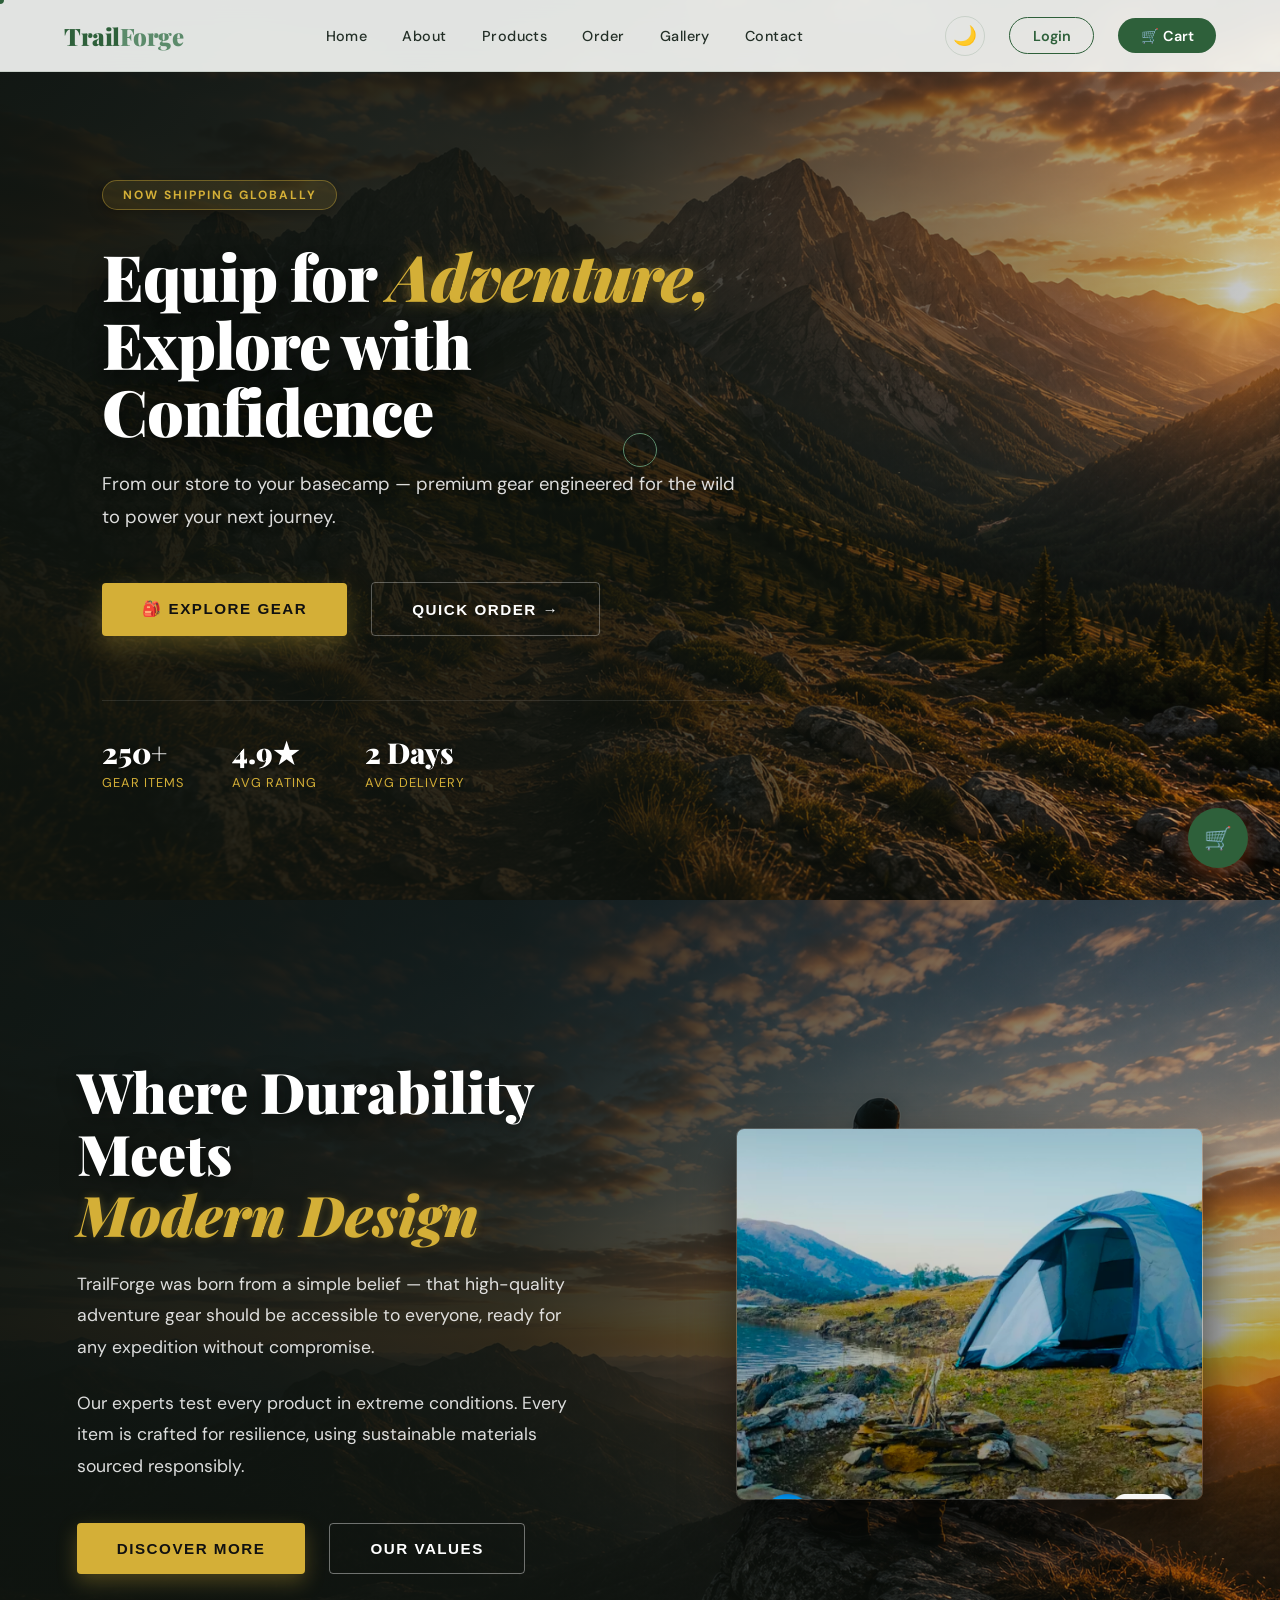
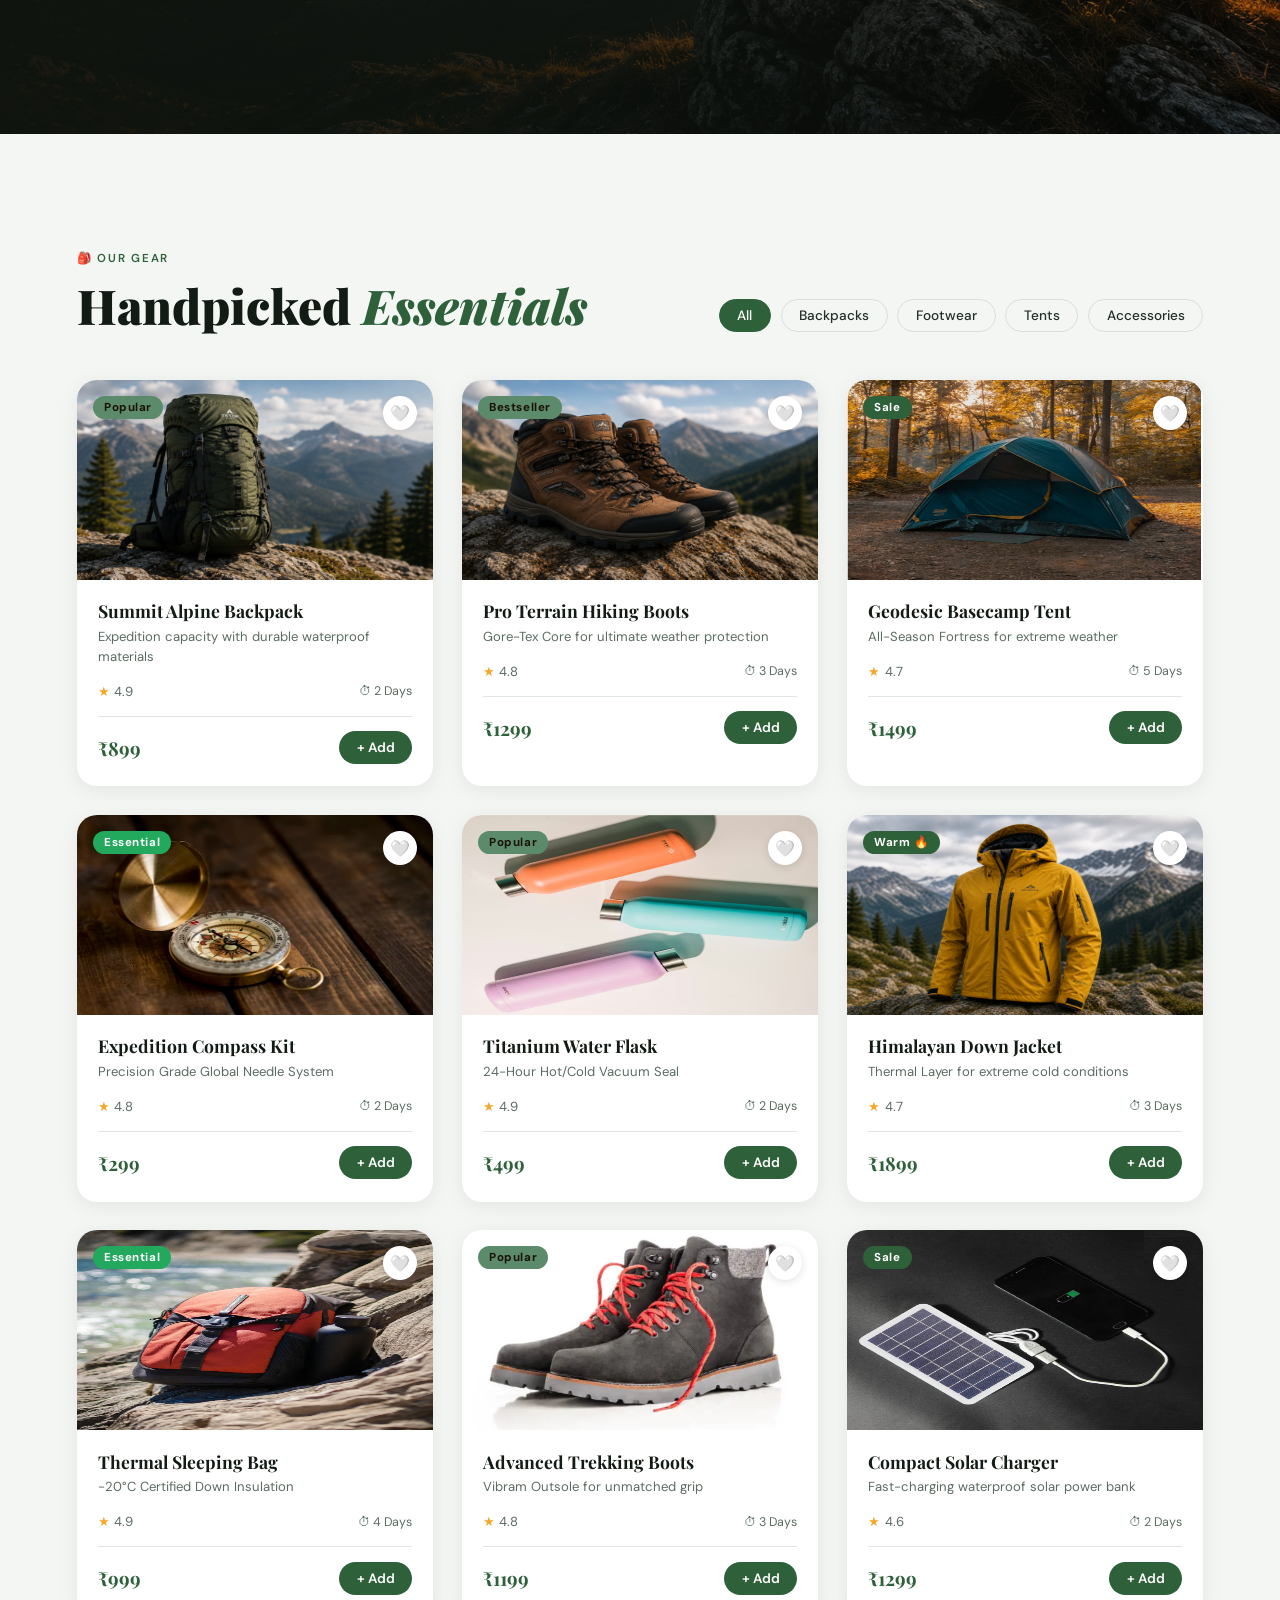
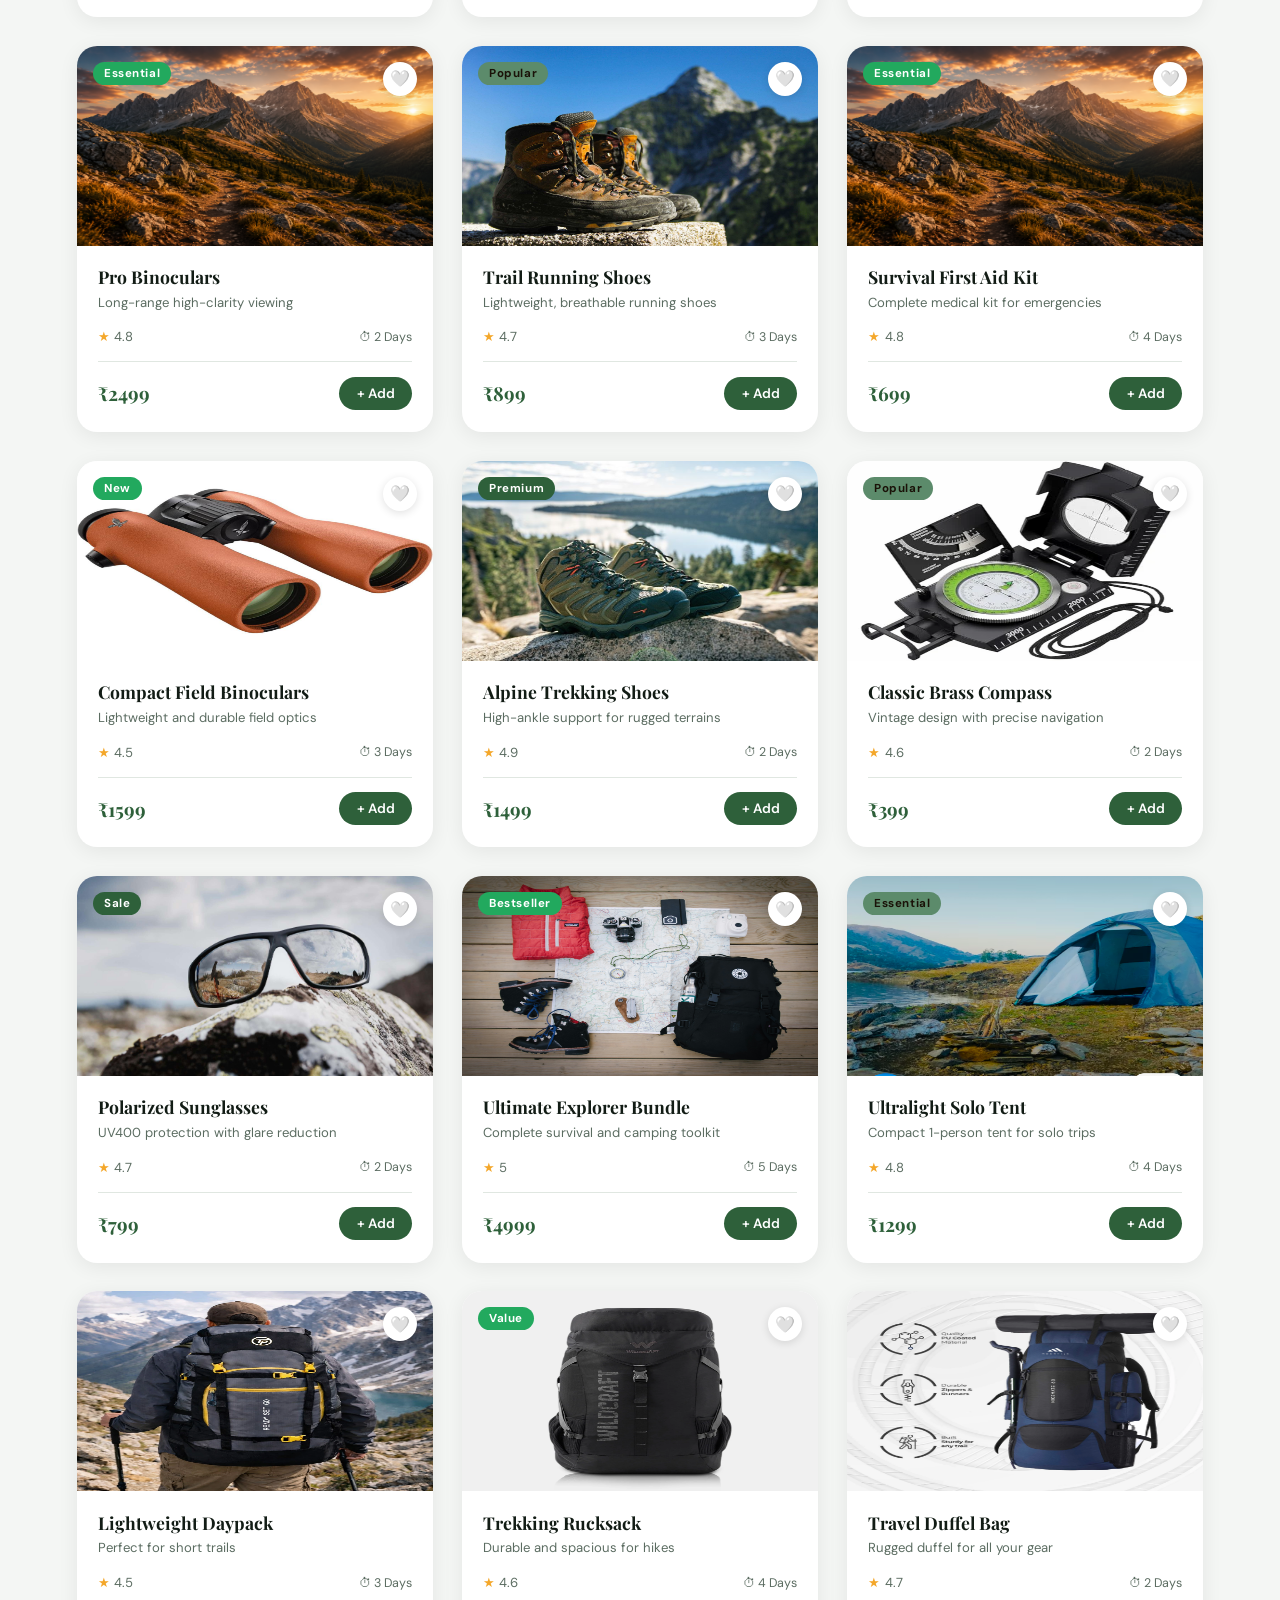
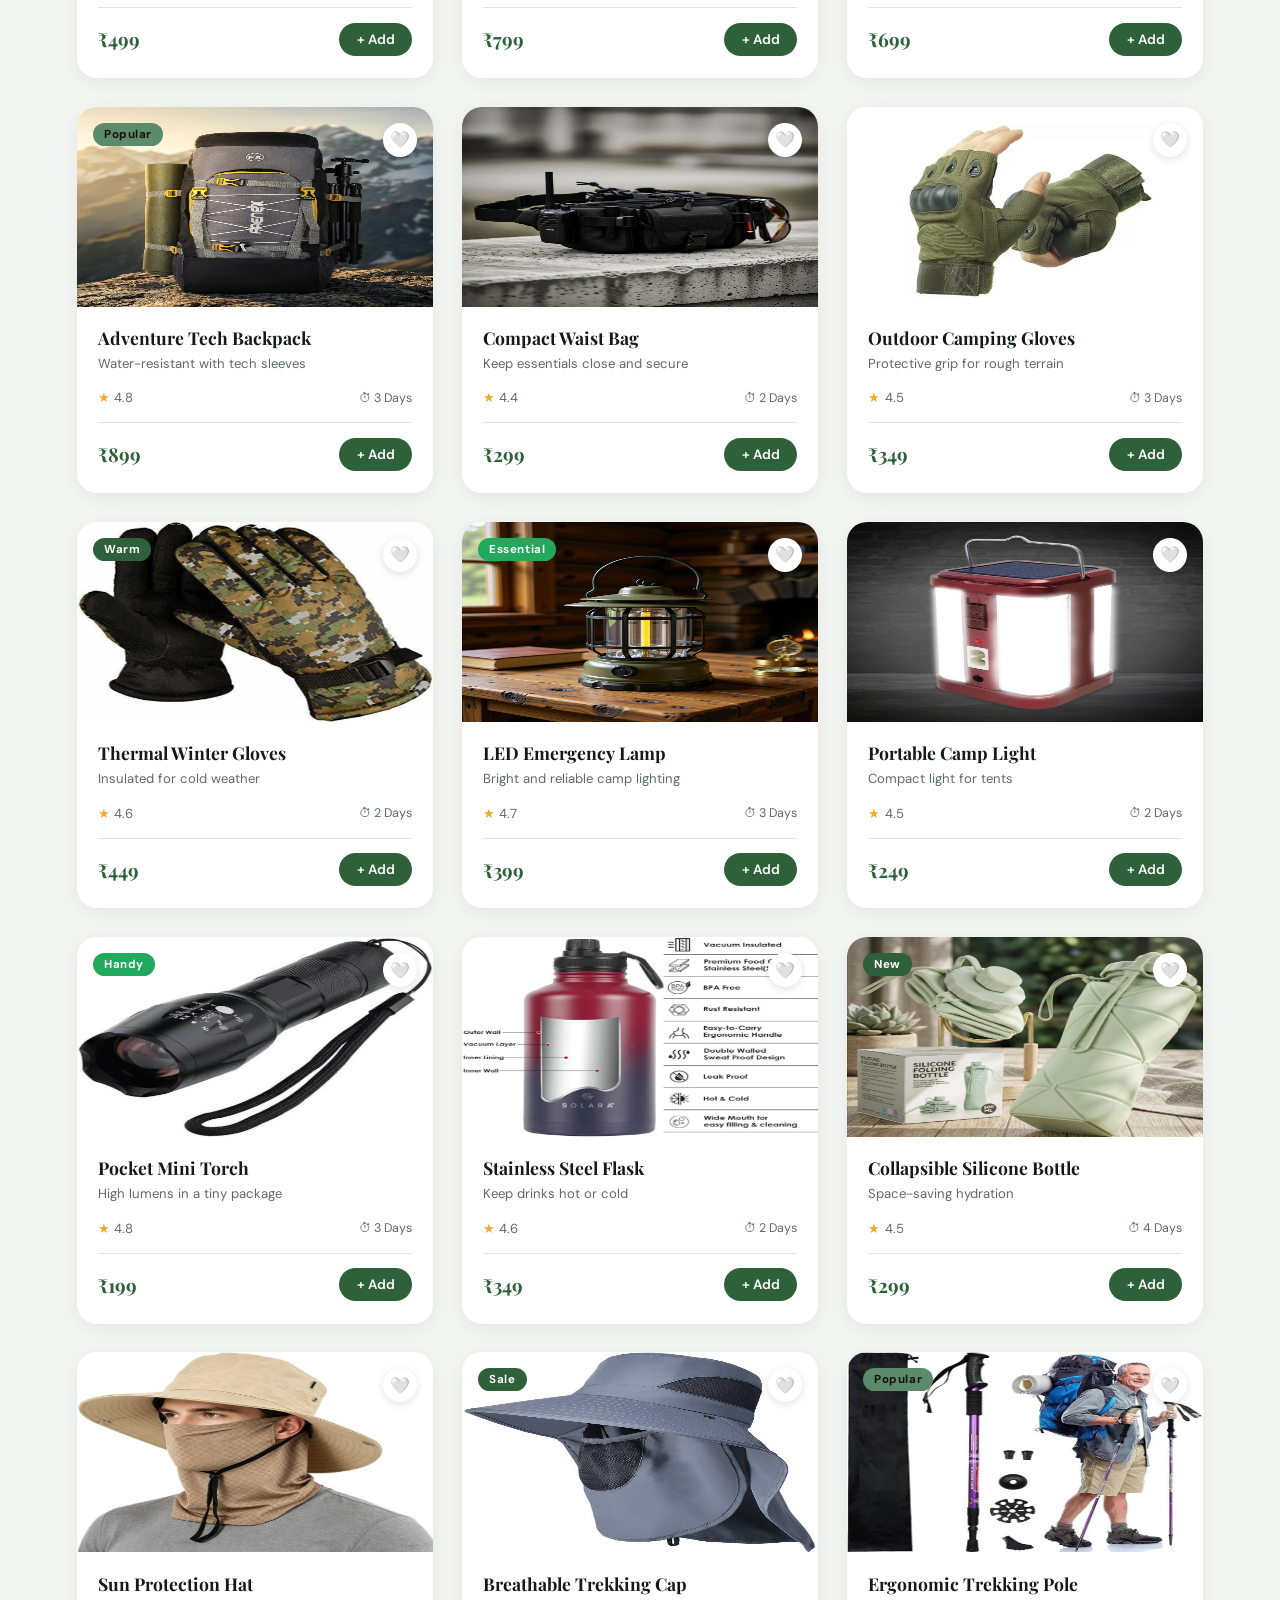
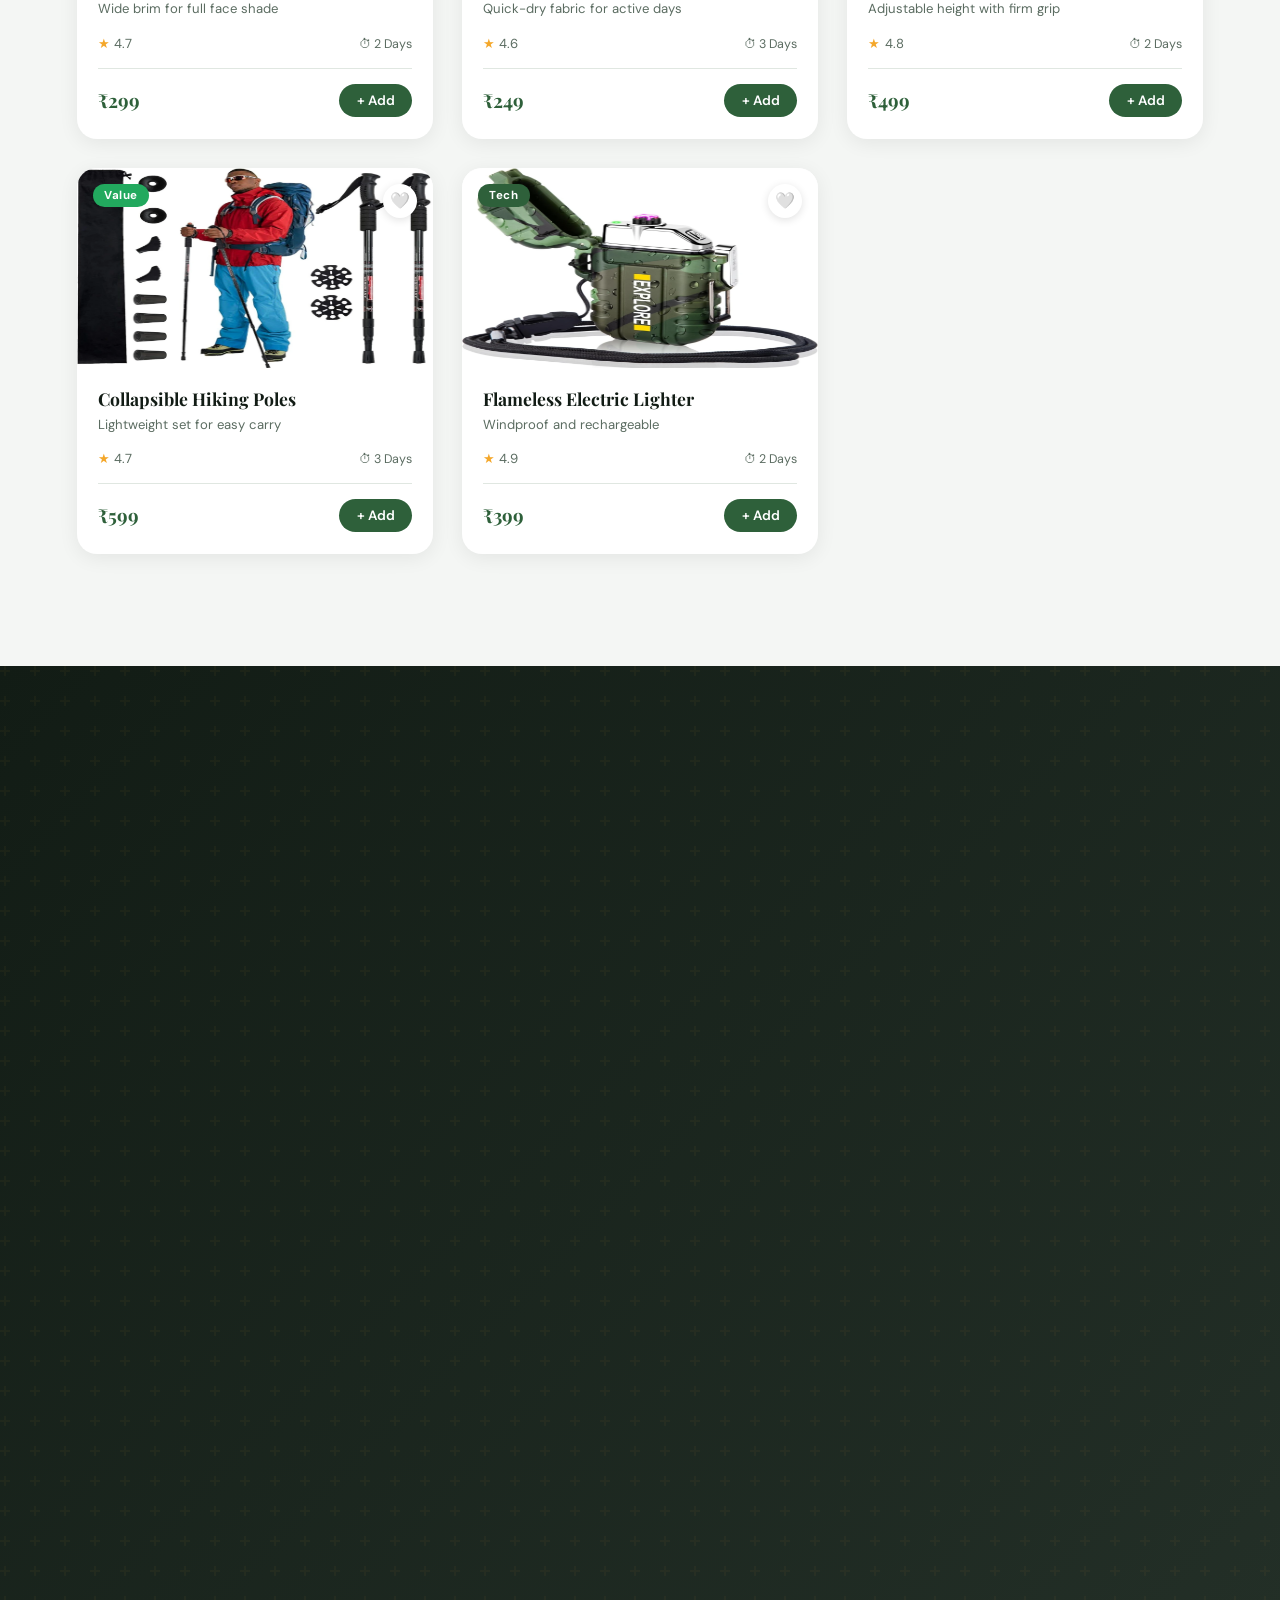
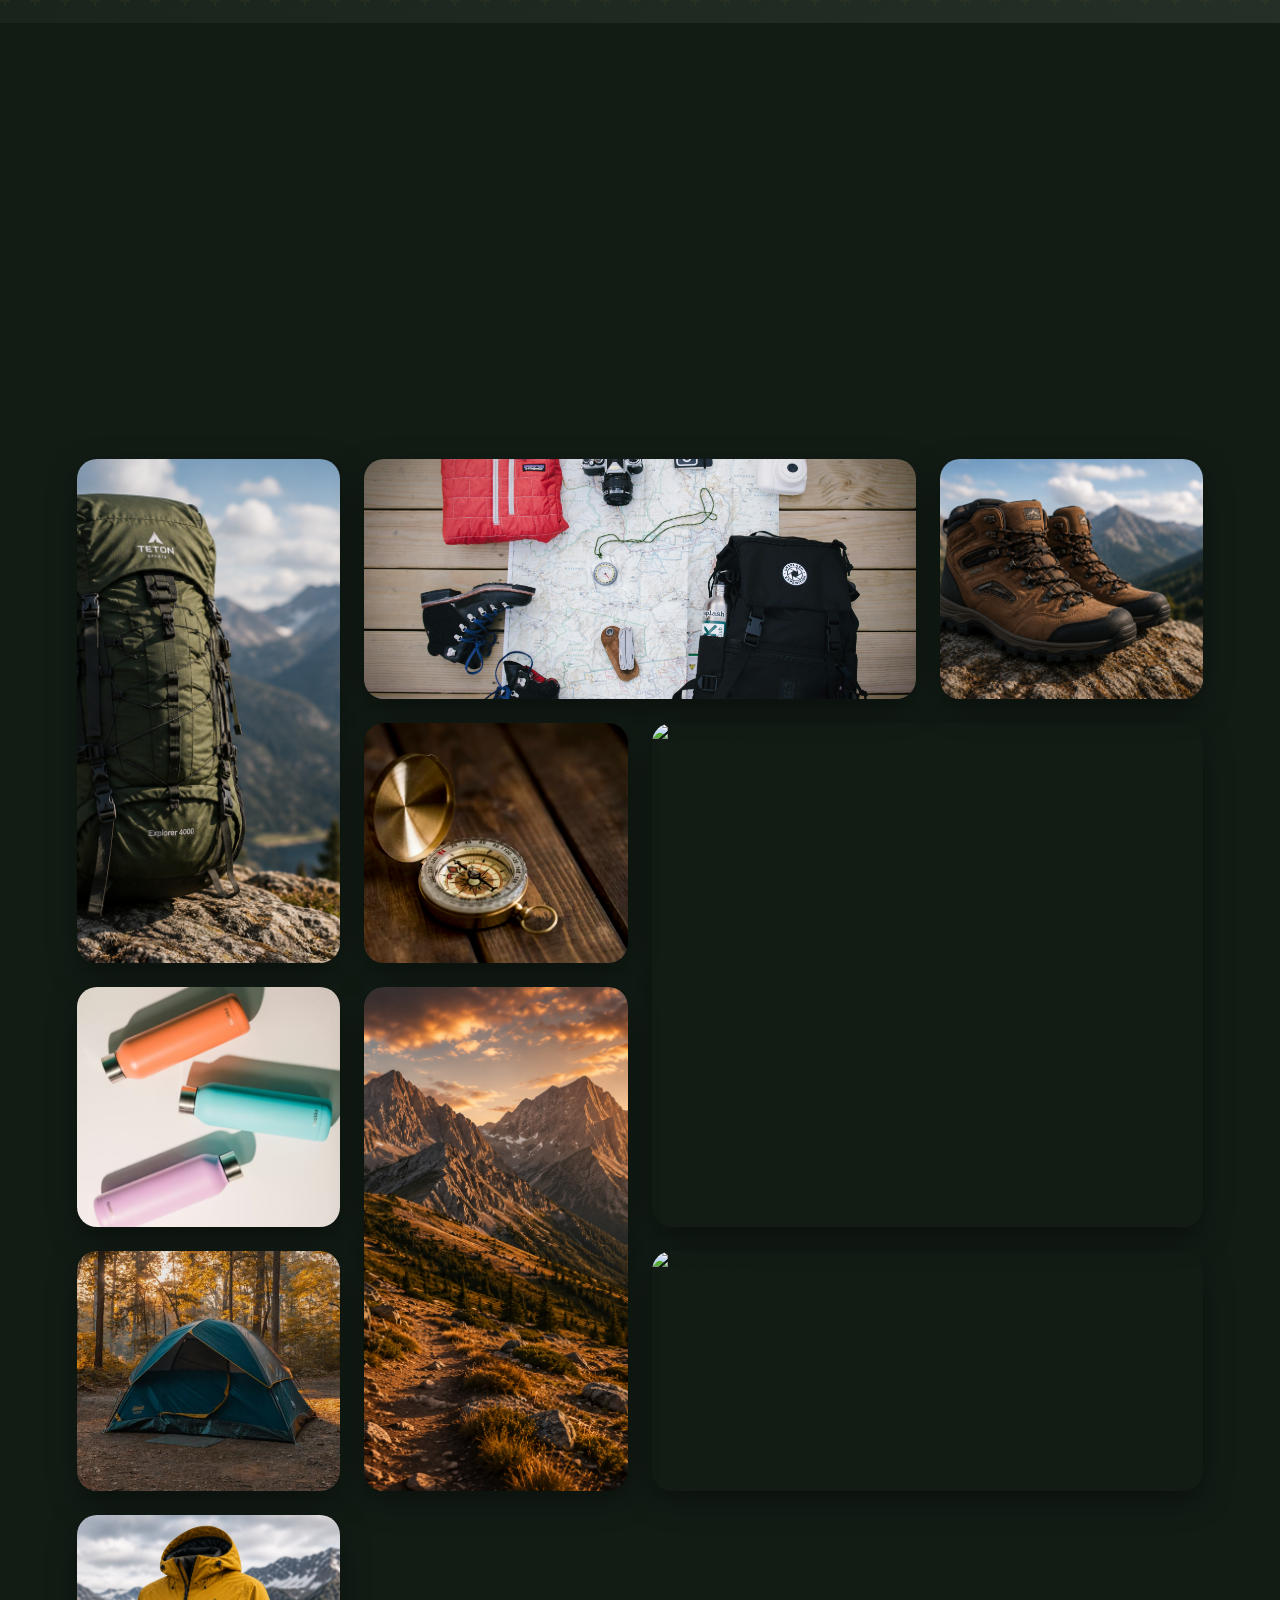
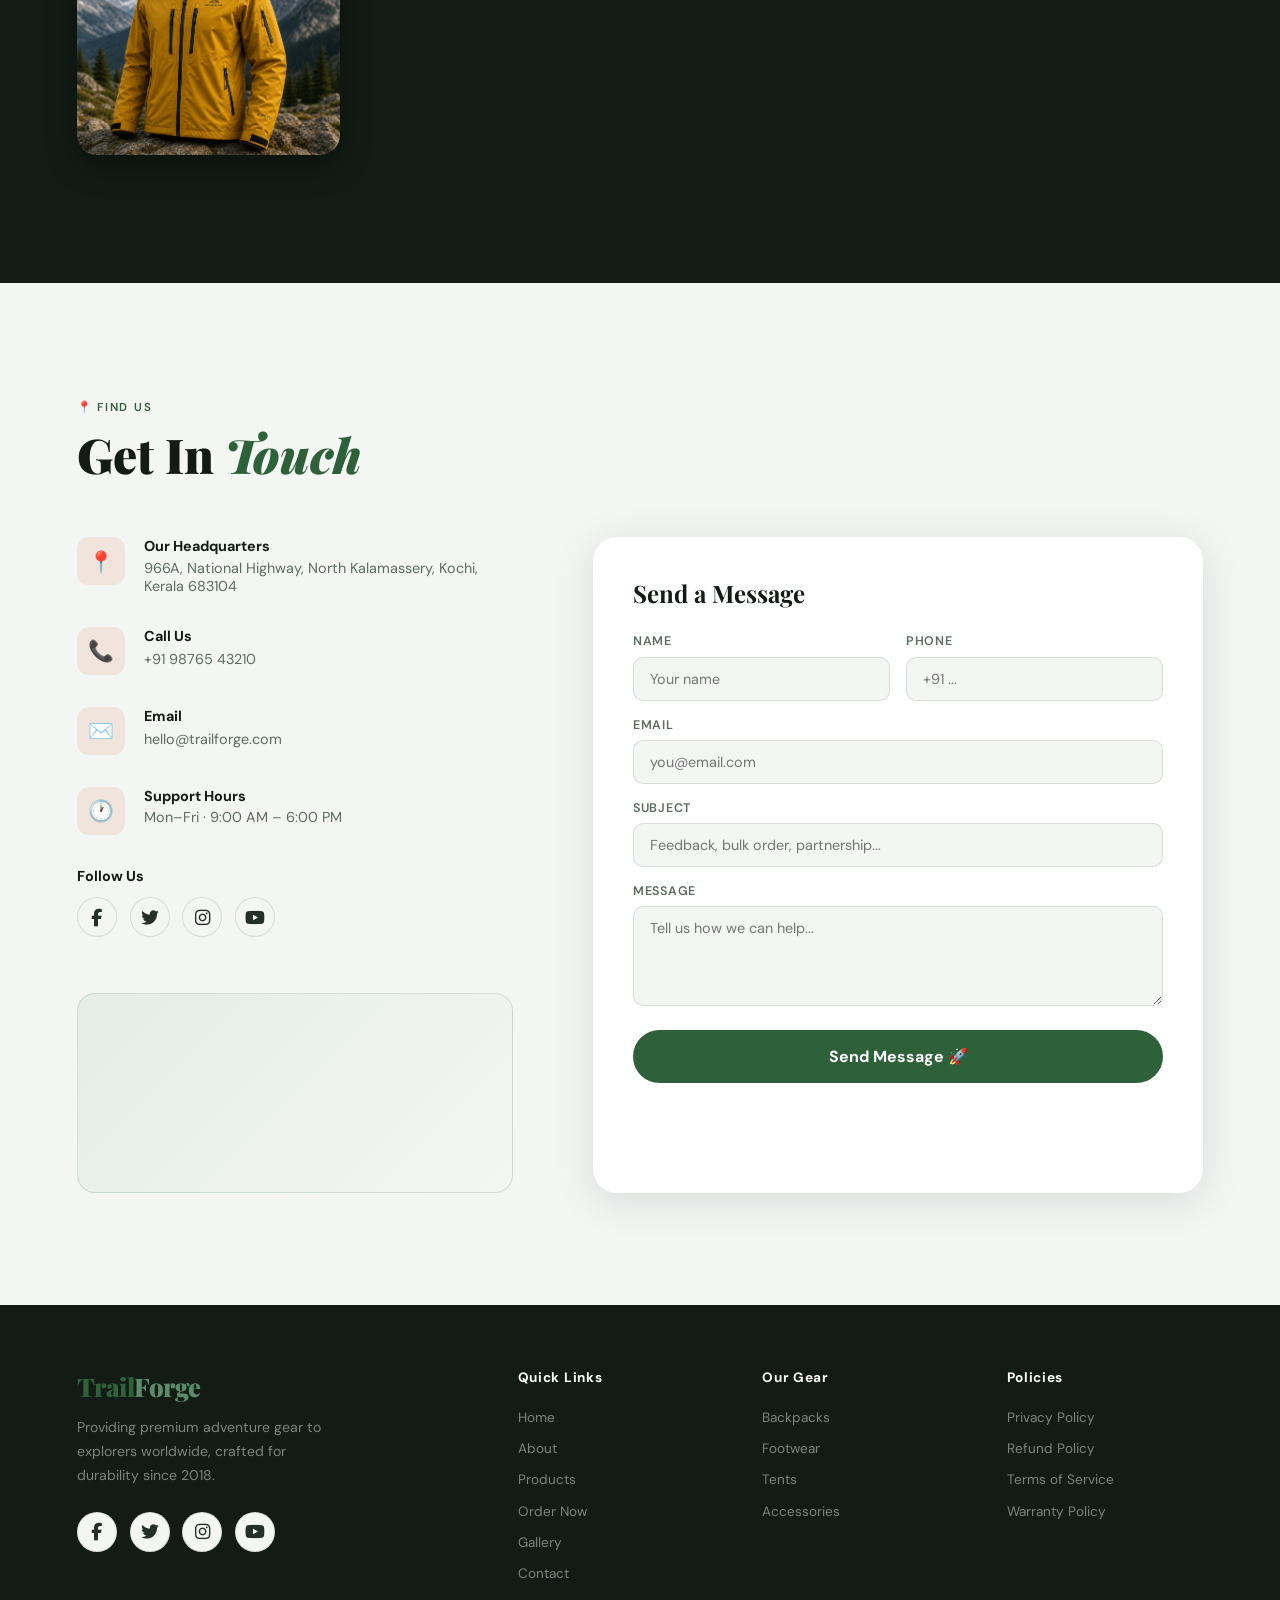
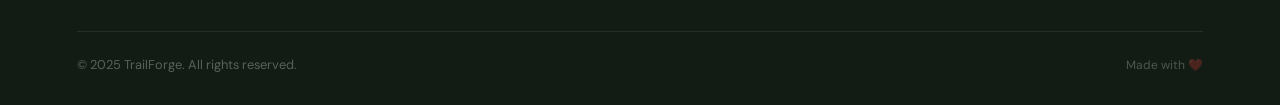
==== commit d696bb63: "Update index.html" ====
--- a/docs/index.html
+++ b/docs/index.html
@@ -386,7 +386,7 @@
     </div>
     <div class="footer-bottom">
       <p>&copy; 2025 TrailForge. All rights reserved.</p>
-      <p style="color:rgba(255,255,255,0.25);font-size:0.75rem;">Made with ❤️ in California</p>
+      <p style="color:rgba(255,255,255,0.25);font-size:0.75rem;">Made with ❤️</p>
     </div>
   </footer>
 
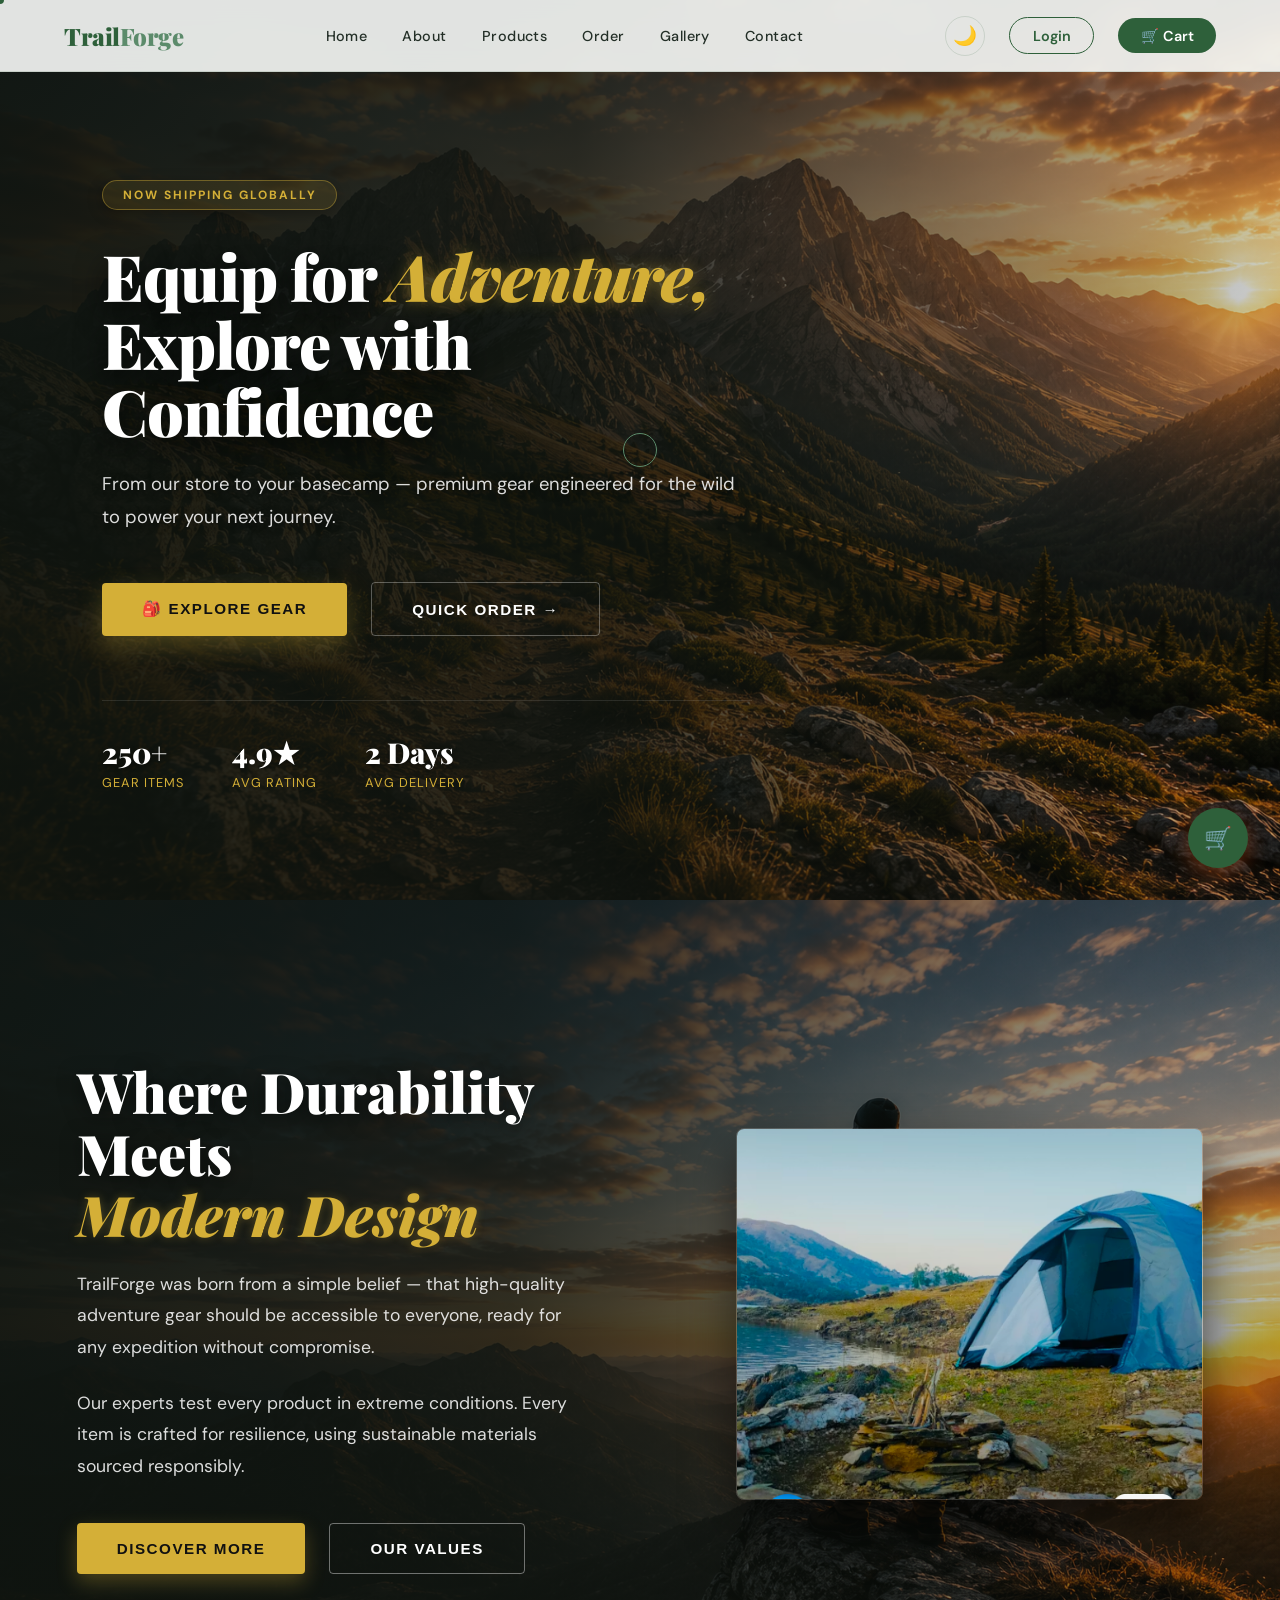
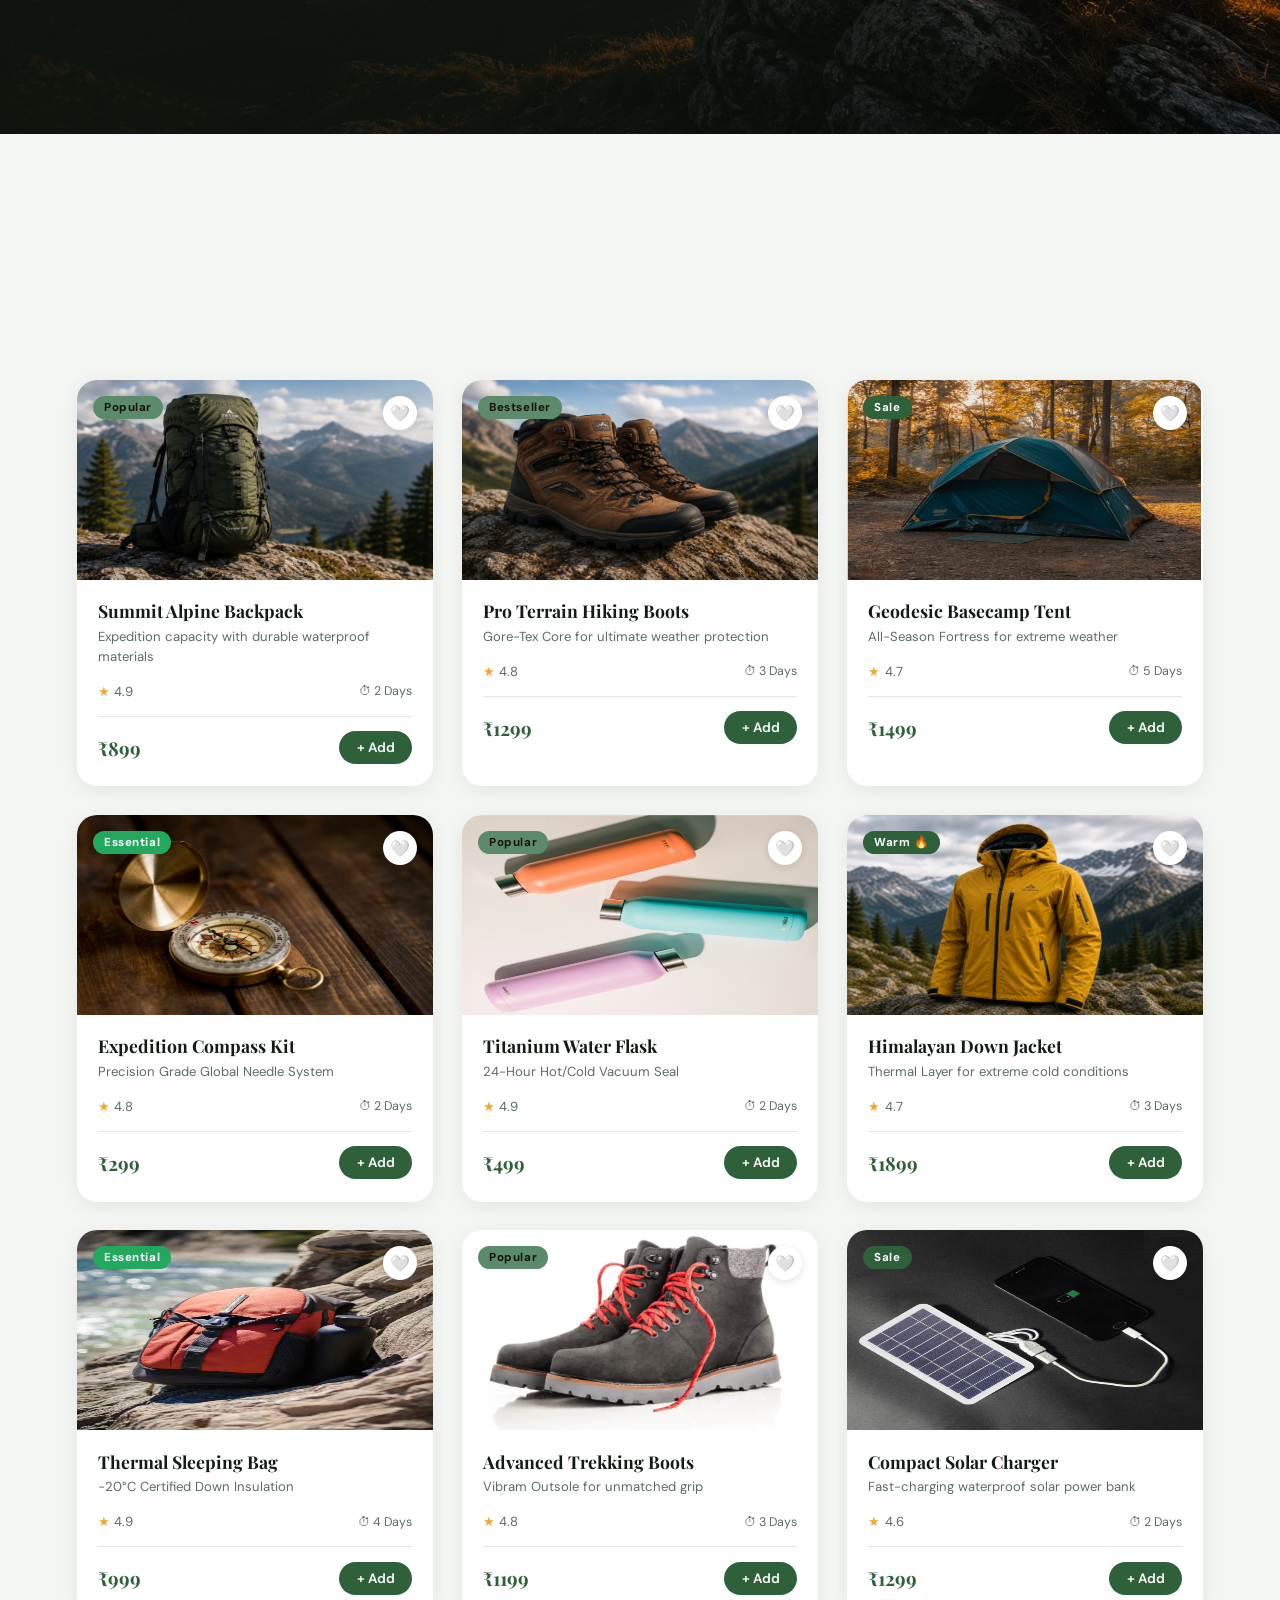
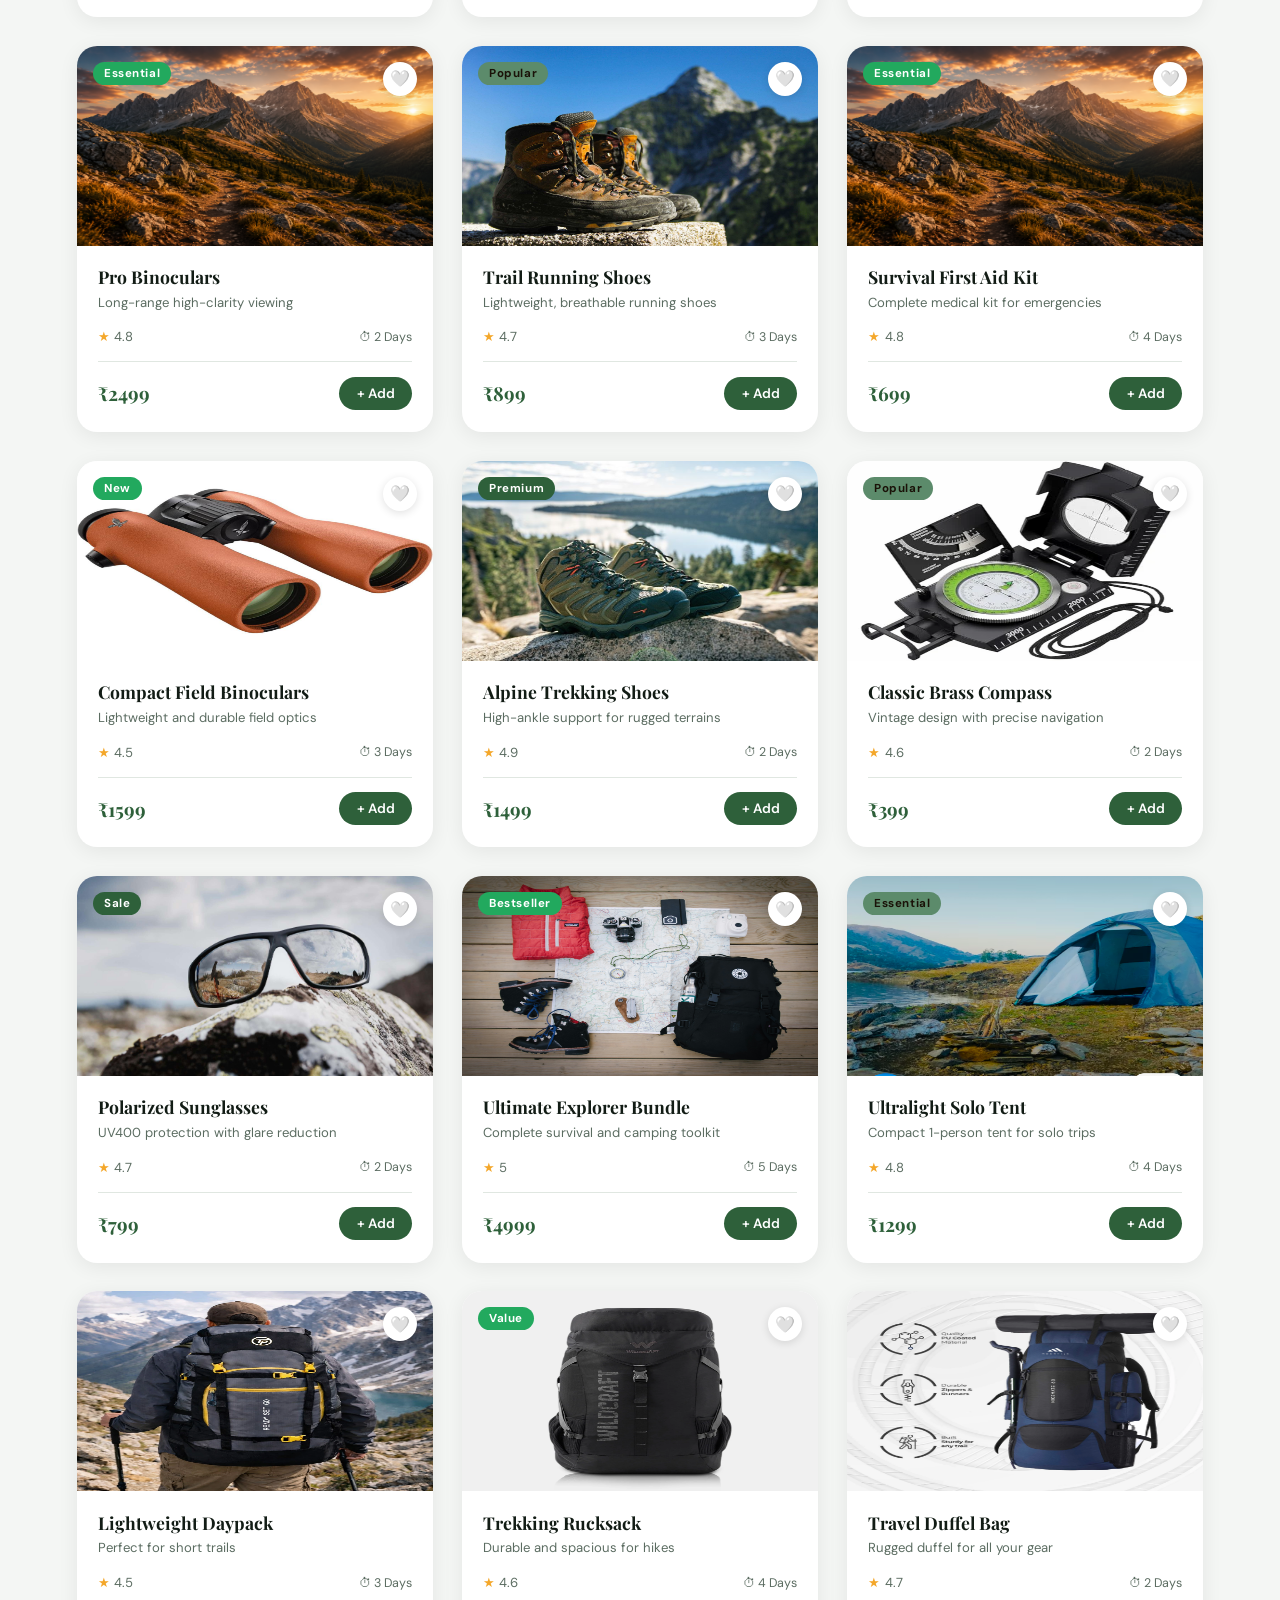
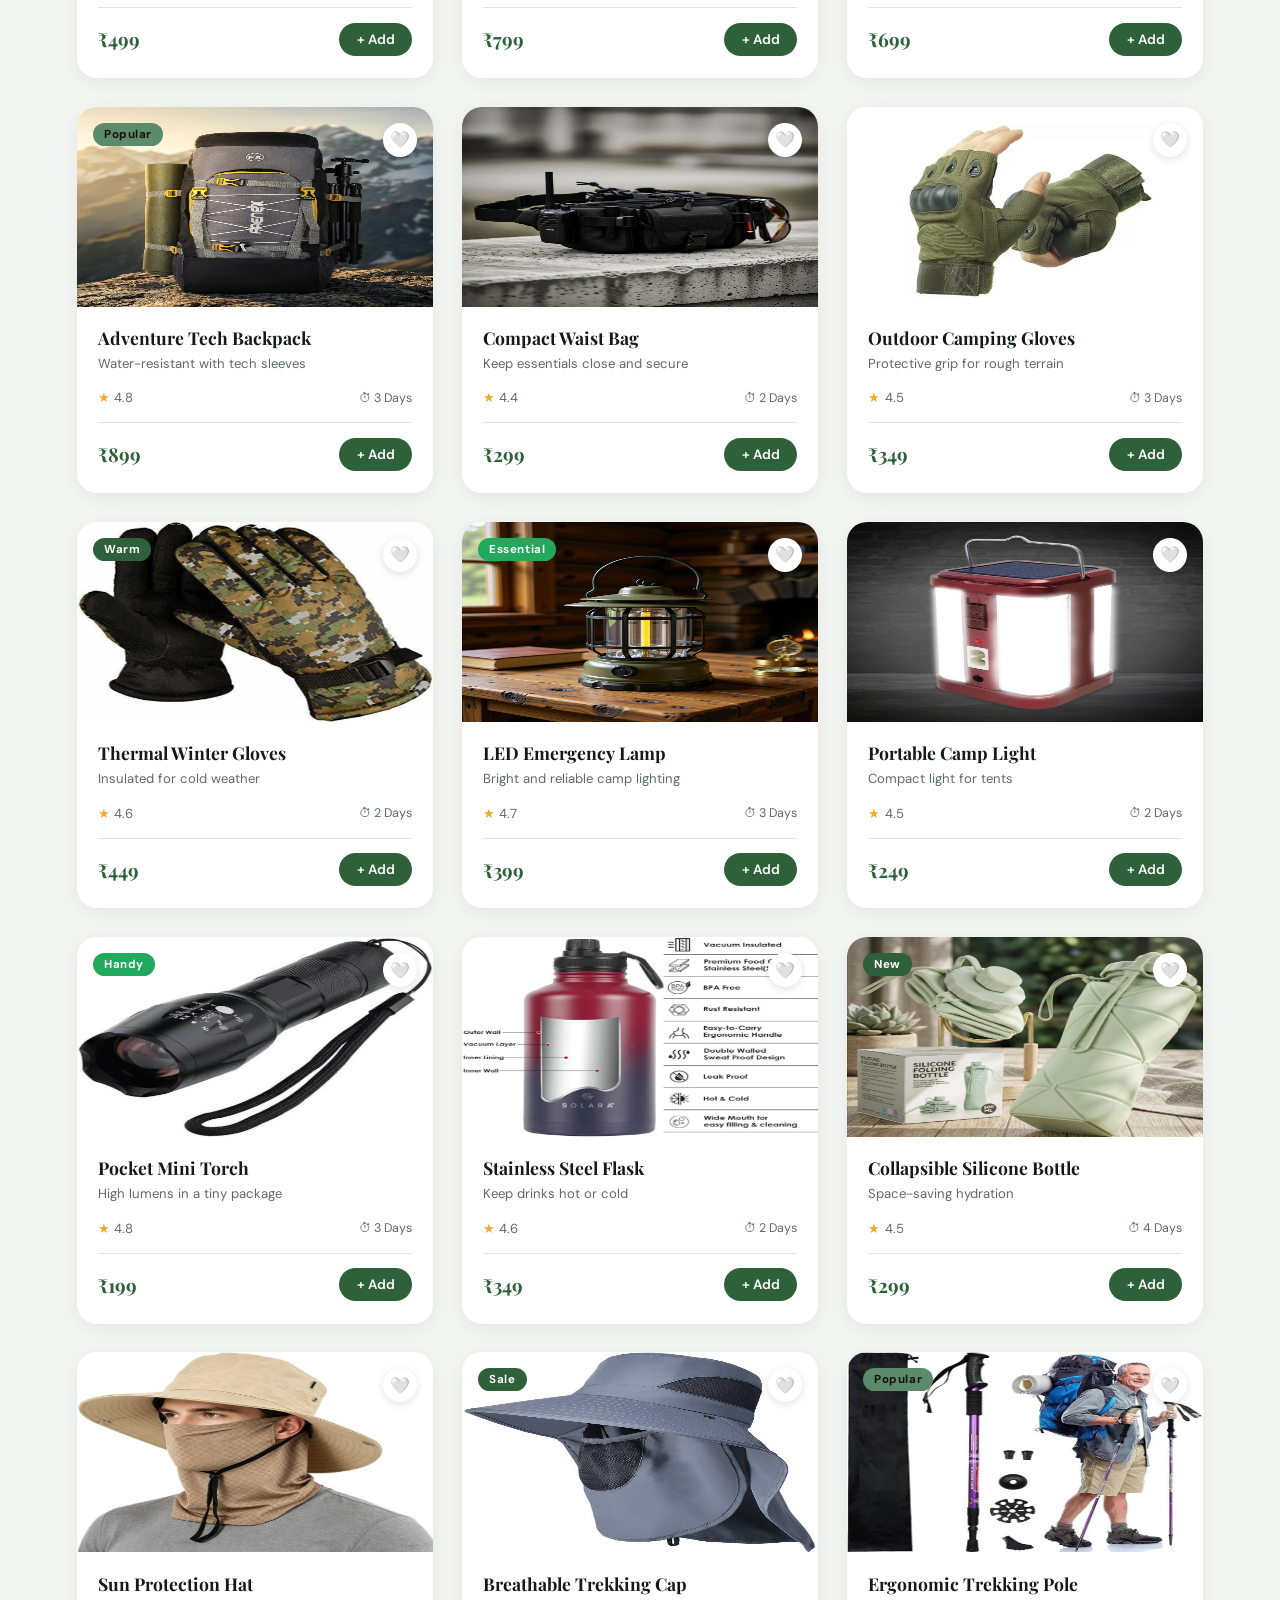
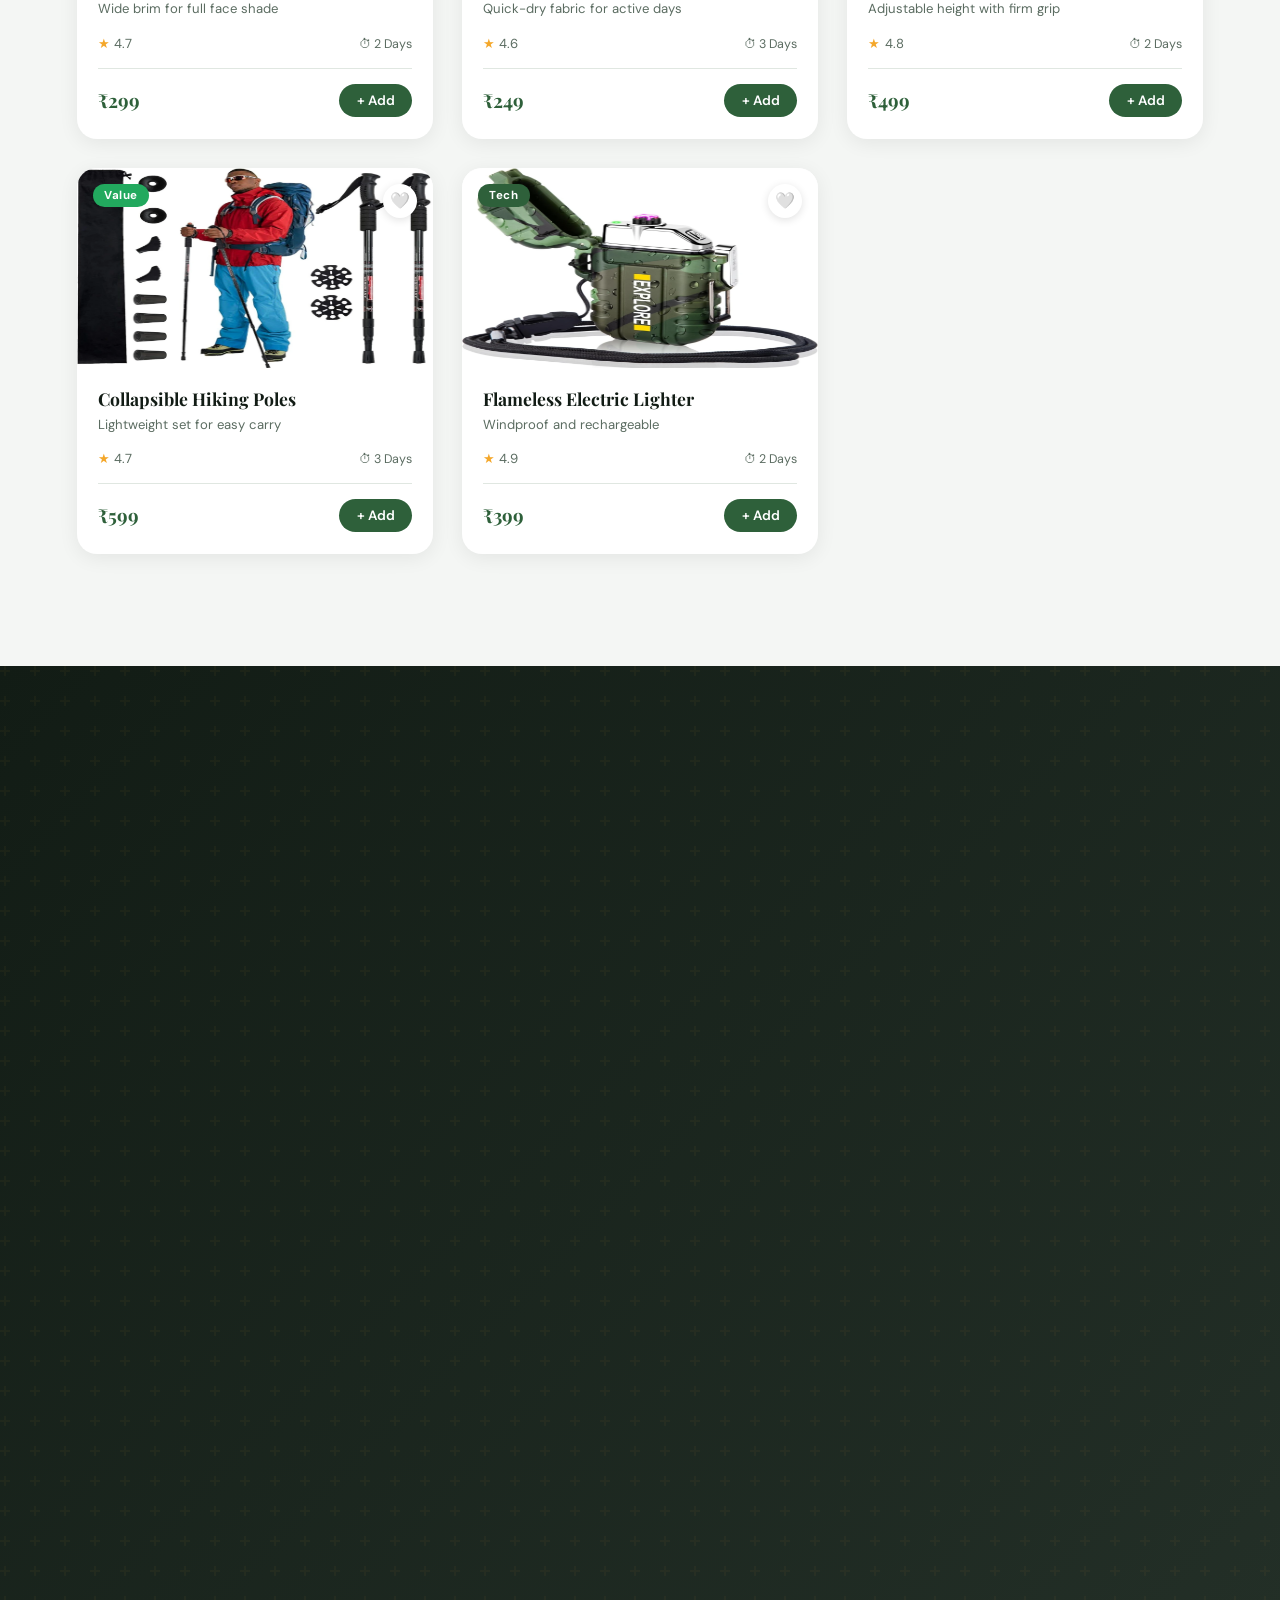
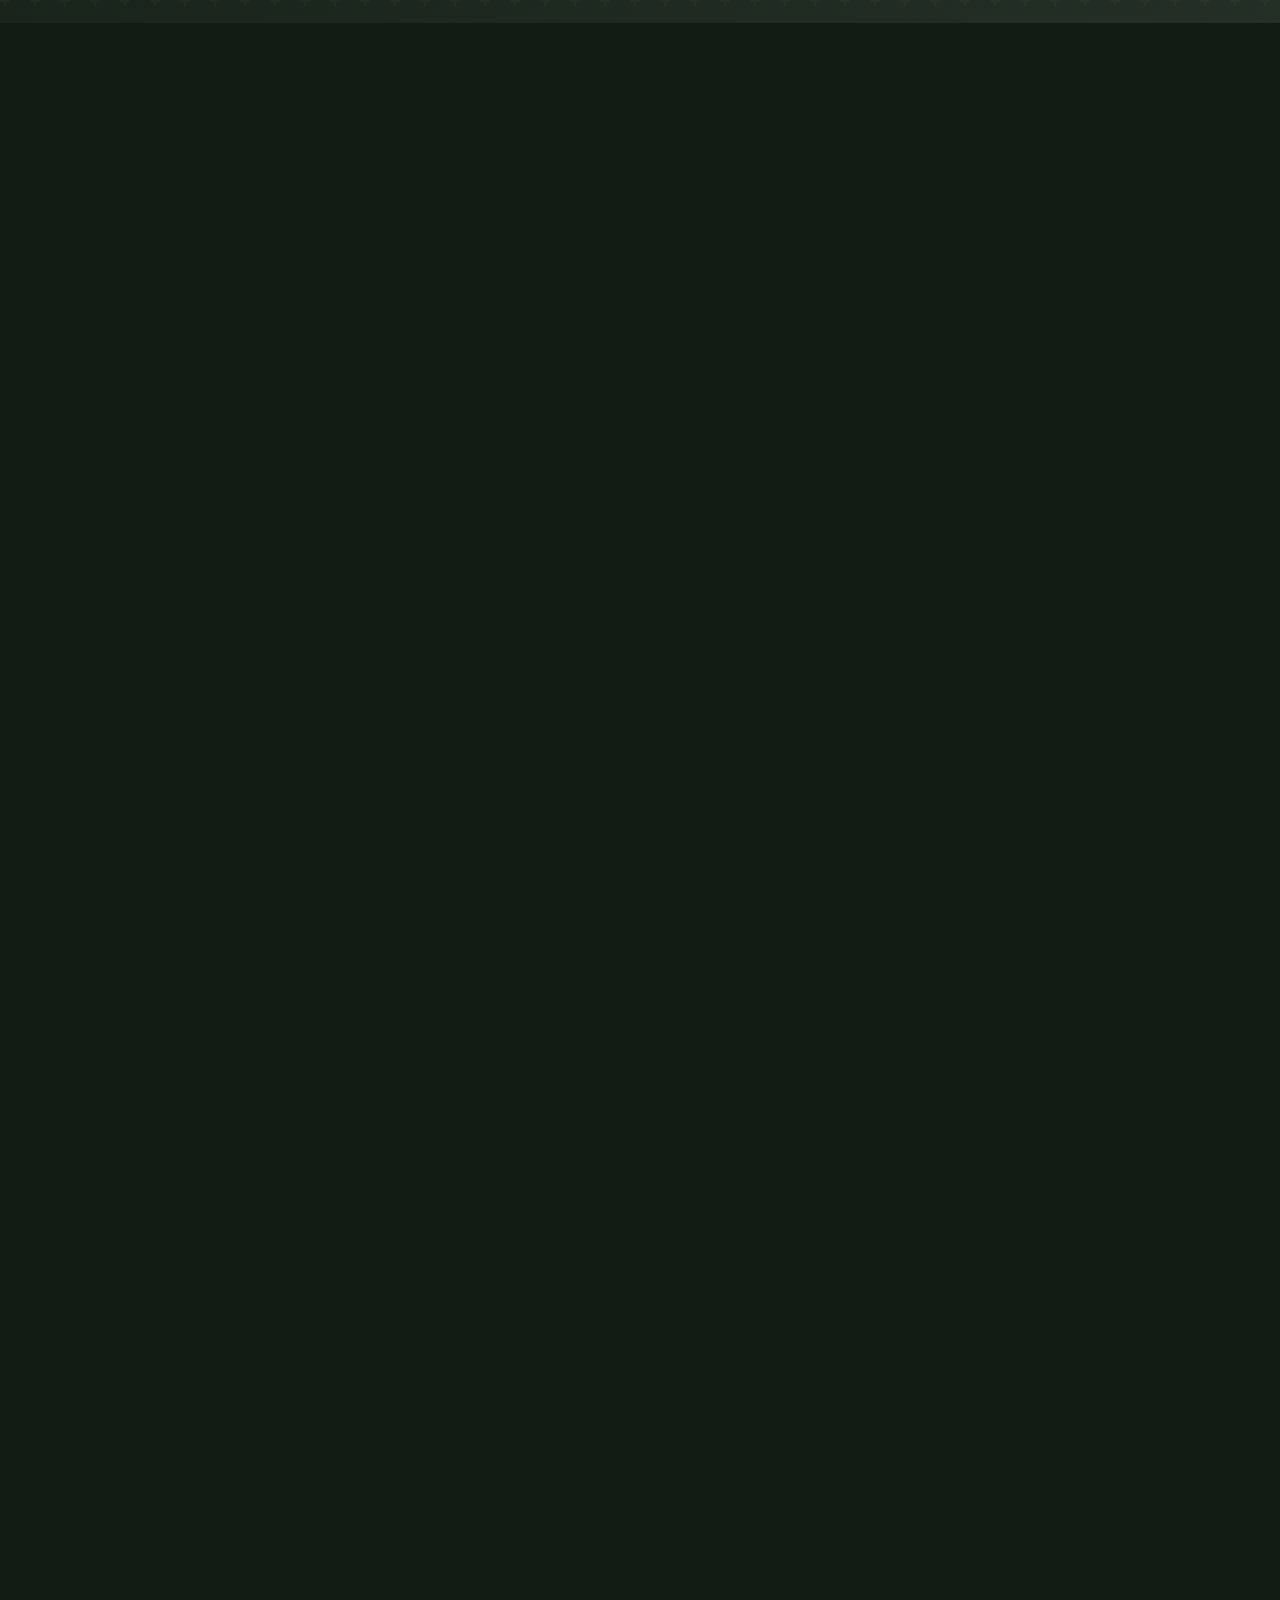
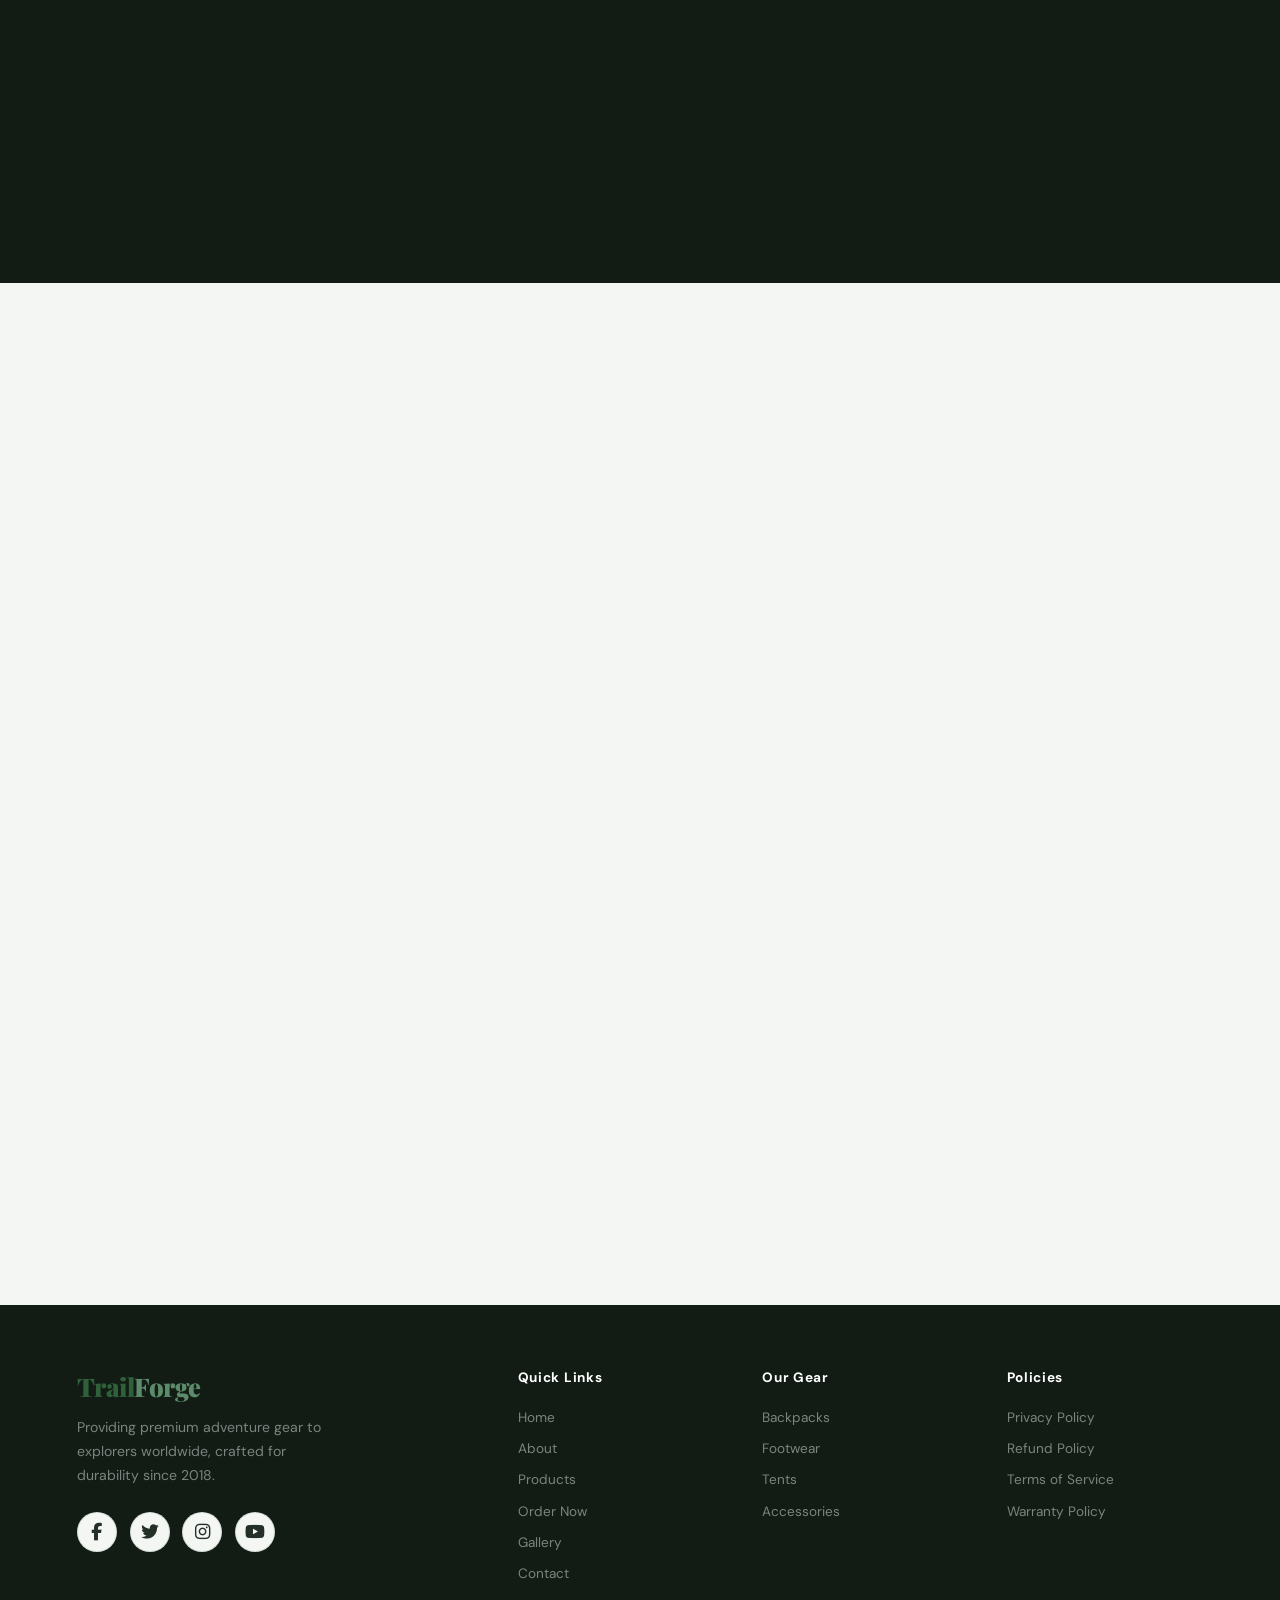
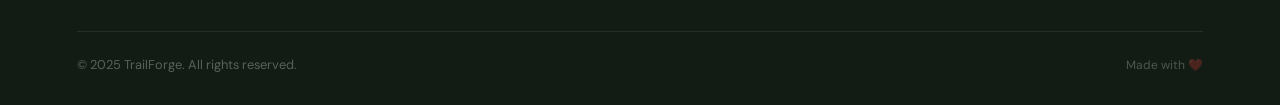
==== commit 5523d523: "Update button to include onclick event" ====
--- a/docs/index.html
+++ b/docs/index.html
@@ -94,7 +94,7 @@
       <p style="font-size: 1.1rem; color: rgba(255,255,255,0.85); line-height: 1.8; margin-bottom: 1.5rem;">TrailForge was born from a simple belief — that high-quality adventure gear should be accessible to everyone, ready for any expedition without compromise.</p>
       <p style="font-size: 1.1rem; color: rgba(255,255,255,0.85); line-height: 1.8; margin-bottom: 2.5rem;">Our experts test every product in extreme conditions. Every item is crafted for resilience, using sustainable materials sourced responsibly.</p>
       <div style="display: flex; gap: 1.5rem;">
-        <button style="background: #d4af37; color: #111; border: none; padding: 1rem 2.5rem; font-size: 0.95rem; font-weight: 700; border-radius: 4px; cursor: pointer; text-transform: uppercase; letter-spacing: 1.5px; box-shadow: 0 8px 20px rgba(212,175,55,0.3); transition: 0.3s;" onmouseover="this.style.transform='translateY(-2px)'" onmouseout="this.style.transform='none'">Discover More</button>
+        <button onclick="#menu" style="background: #d4af37; color: #111; border: none; padding: 1rem 2.5rem; font-size: 0.95rem; font-weight: 700; border-radius: 4px; cursor: pointer; text-transform: uppercase; letter-spacing: 1.5px; box-shadow: 0 8px 20px rgba(212,175,55,0.3); transition: 0.3s;" onmouseover="this.style.transform='translateY(-2px)'" onmouseout="this.style.transform='none'">Discover More</button>
         <button style="background: transparent; color: #fff; border: 1px solid rgba(255,255,255,0.4); padding: 1rem 2.5rem; font-size: 0.95rem; font-weight: 700; border-radius: 4px; cursor: pointer; text-transform: uppercase; letter-spacing: 1.5px; transition: 0.3s;" onmouseover="this.style.background='rgba(255,255,255,0.1)'" onmouseout="this.style.background='transparent'">Our Values</button>
       </div>
     </div>
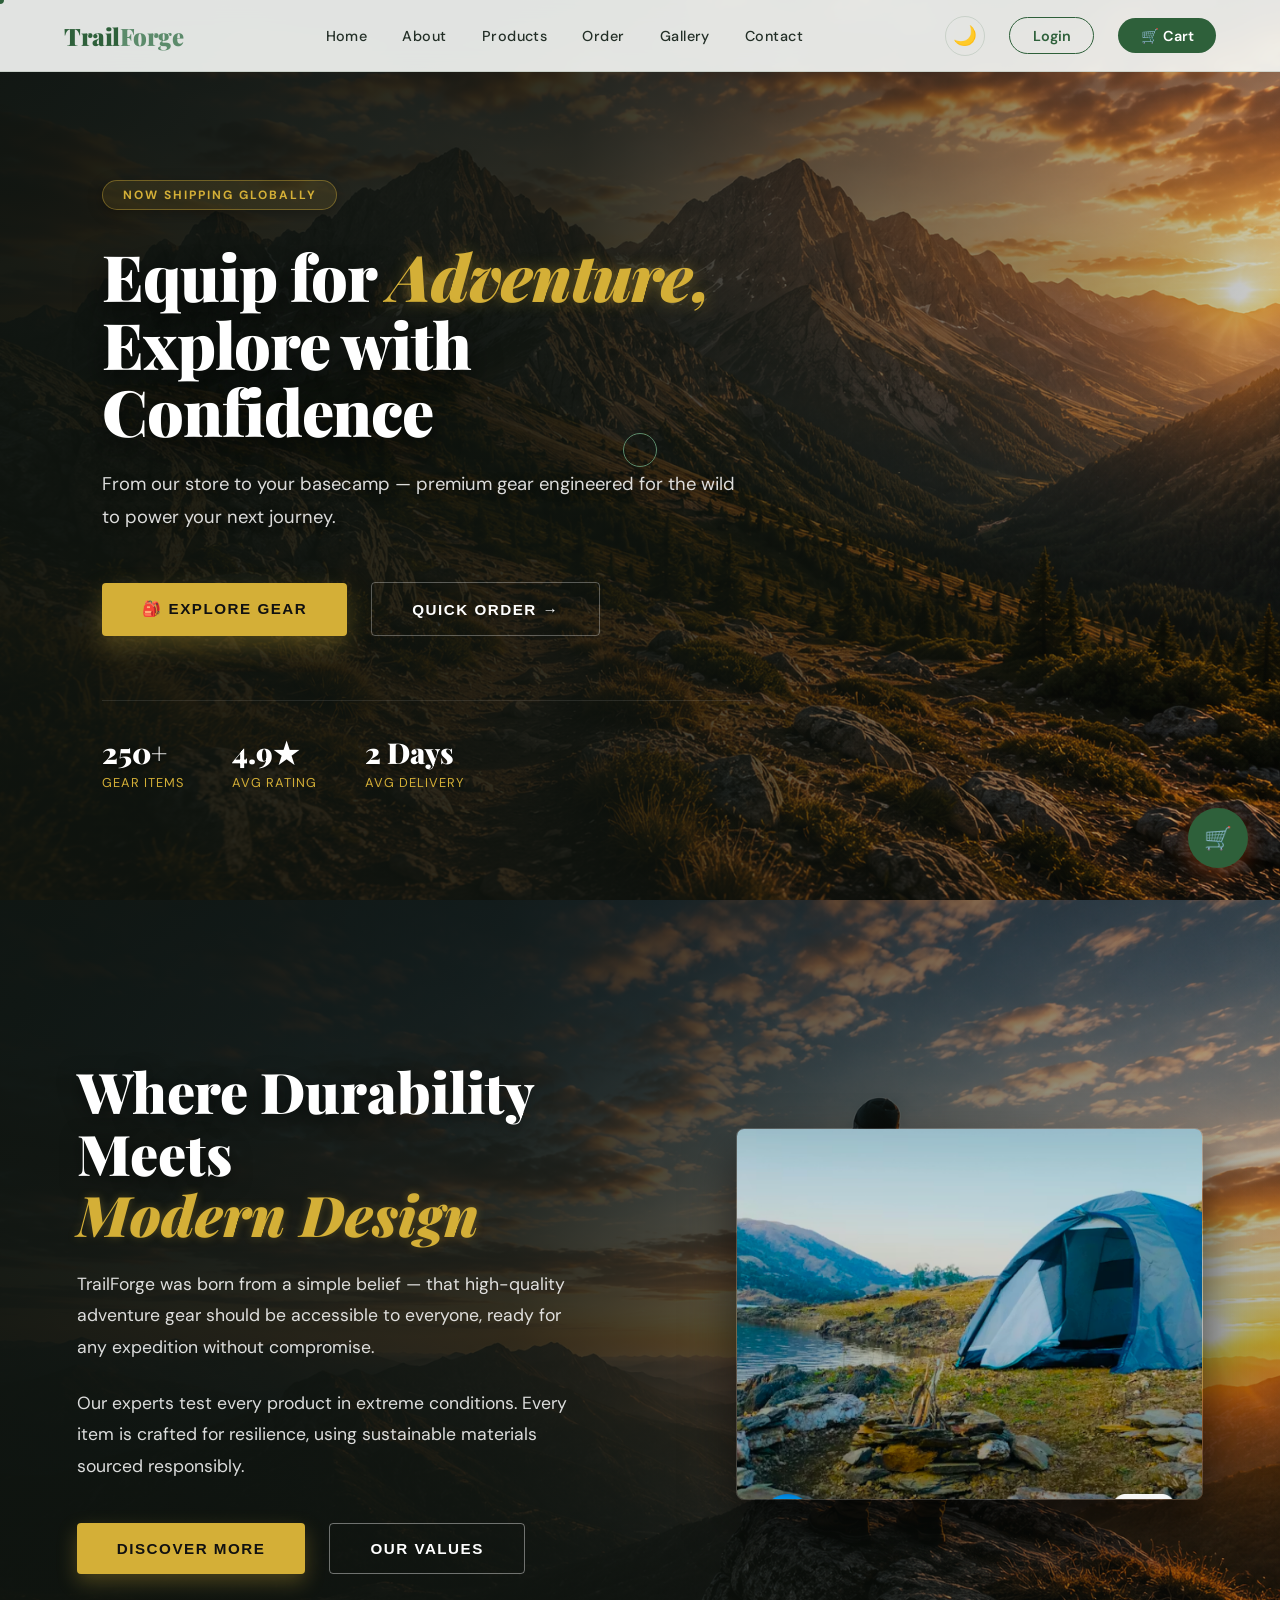
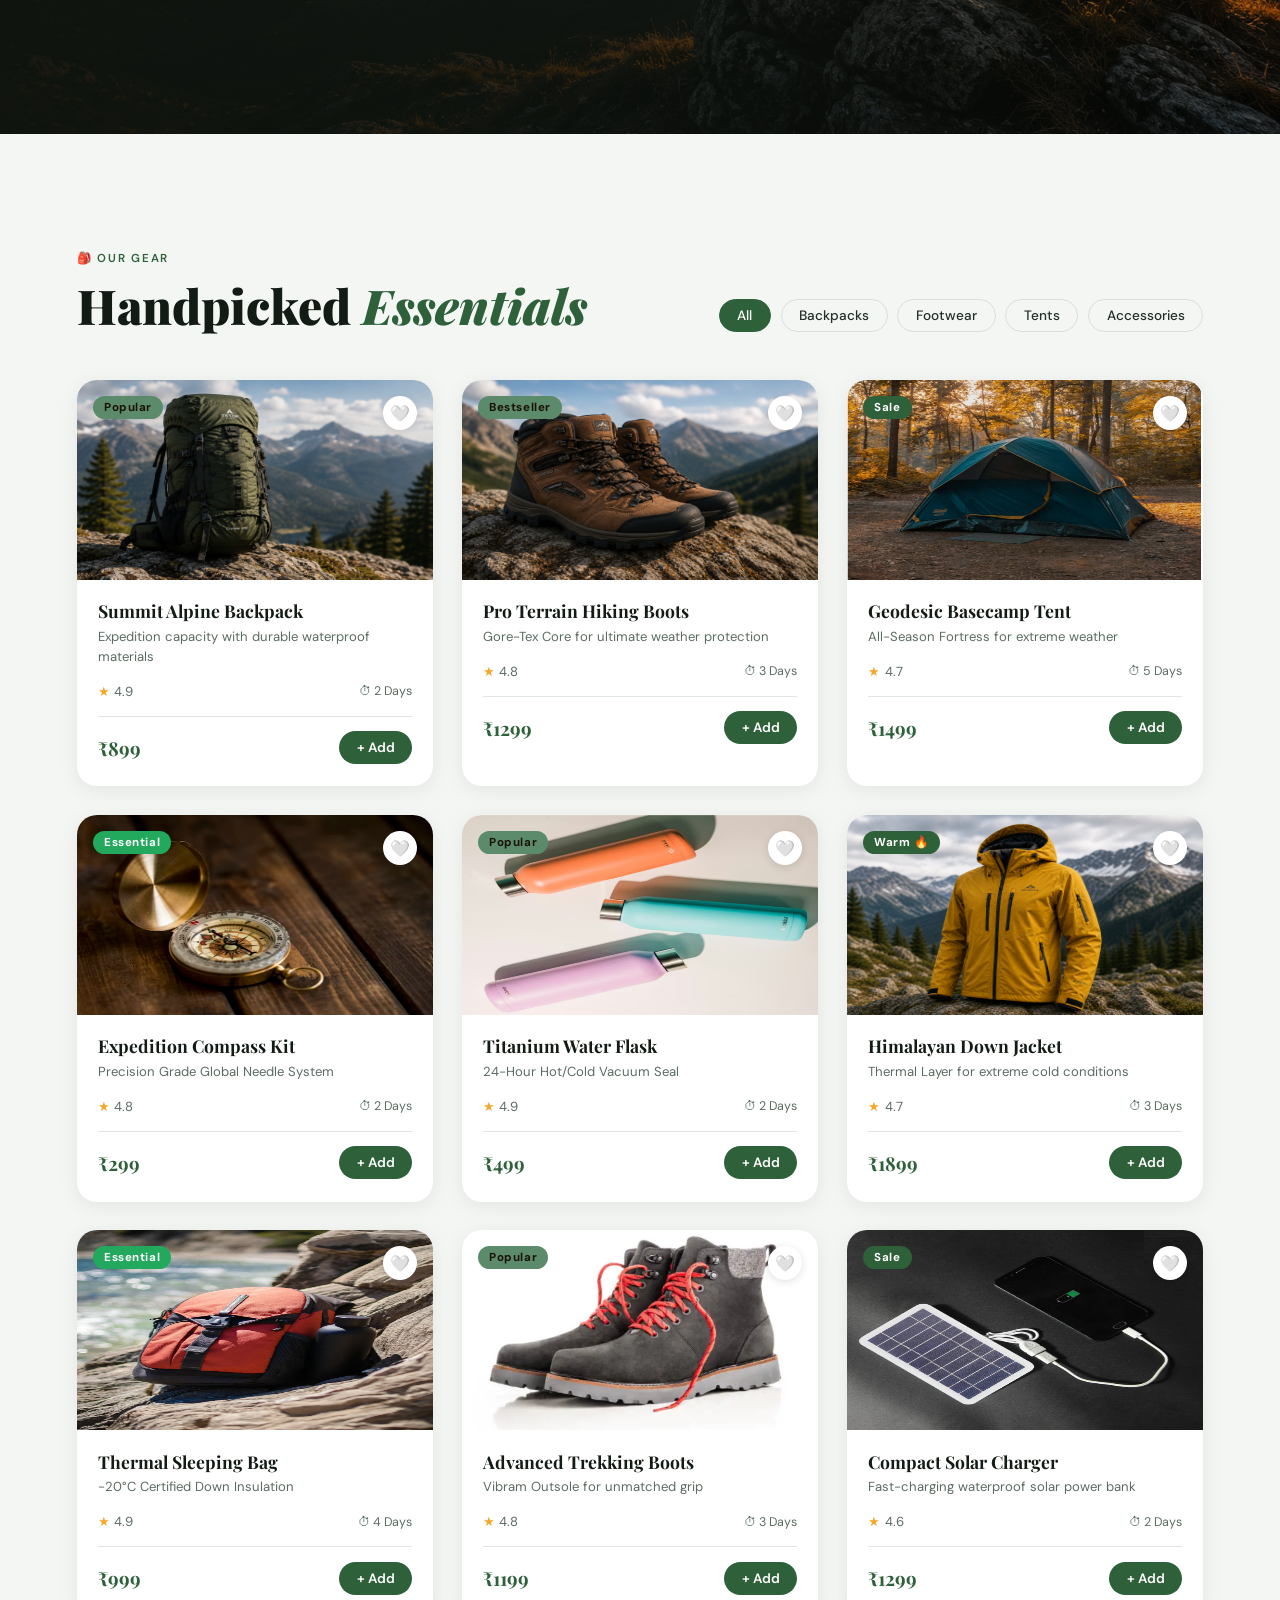
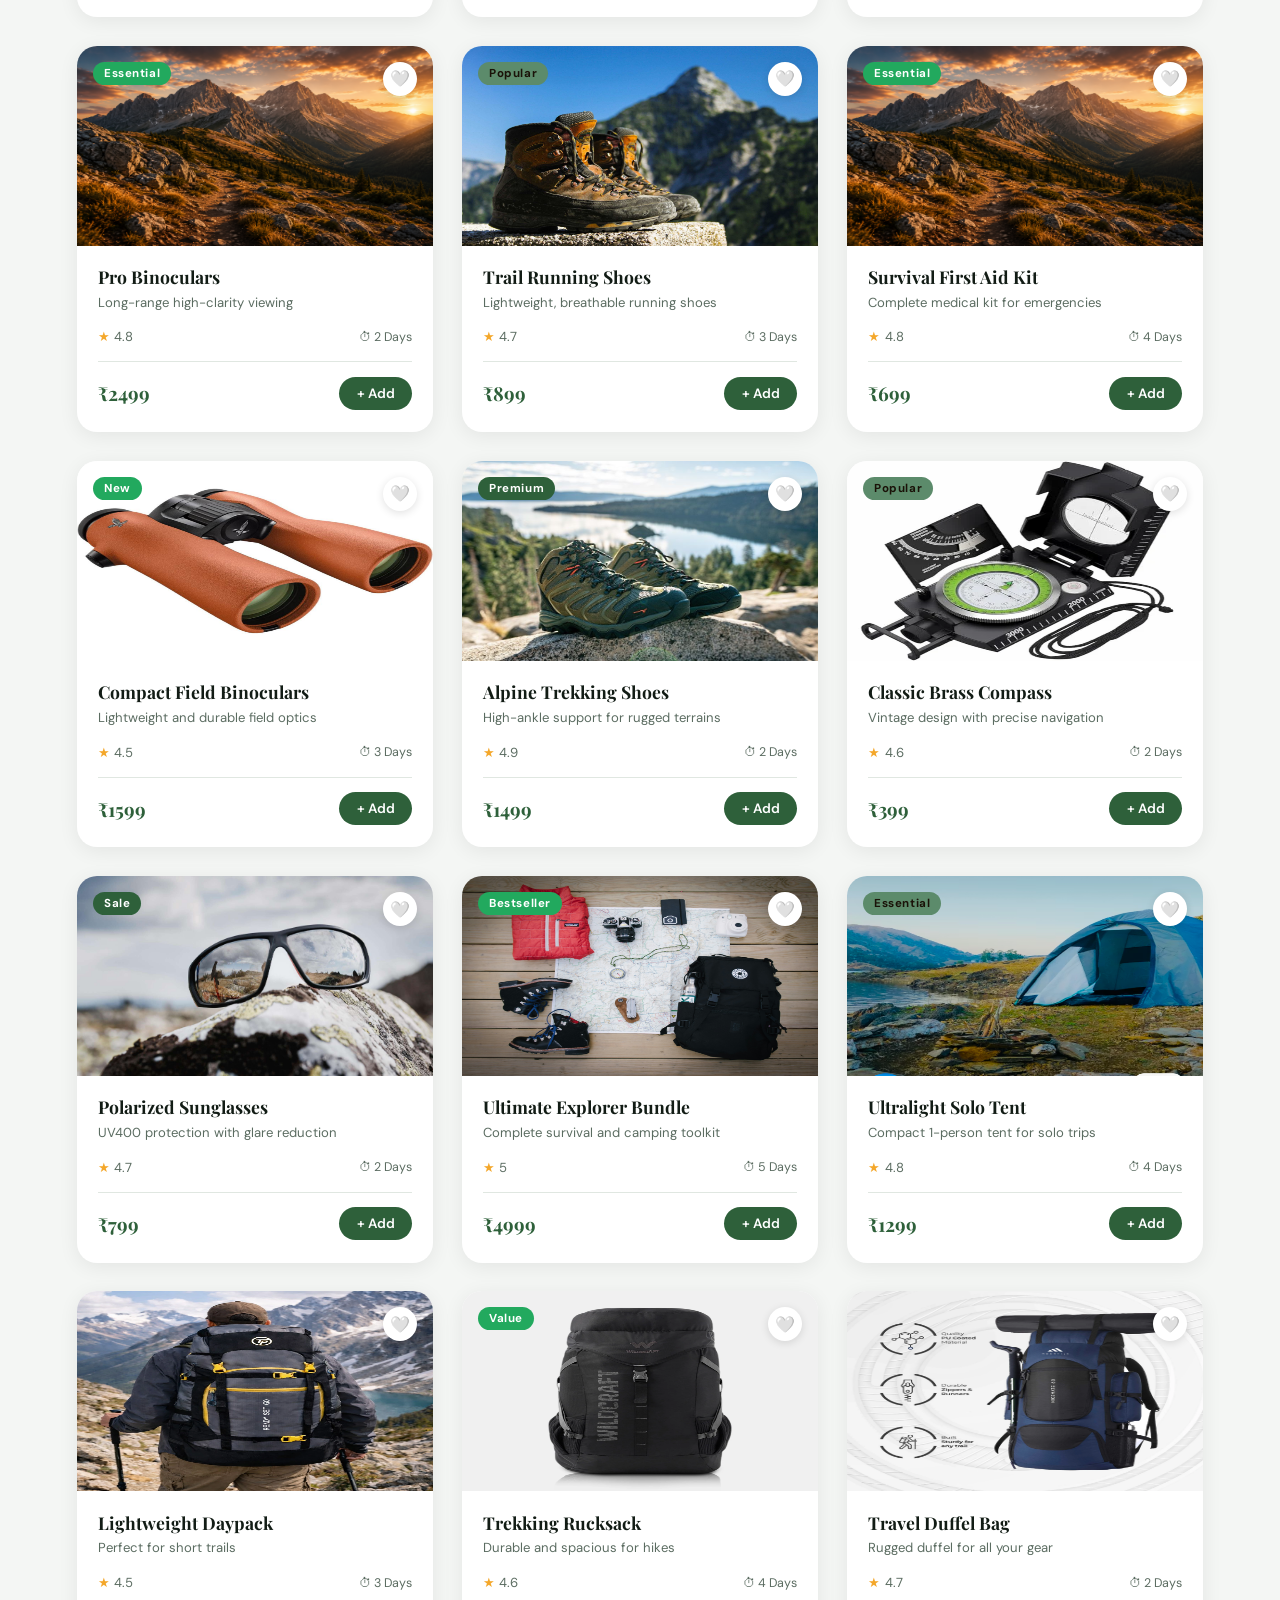
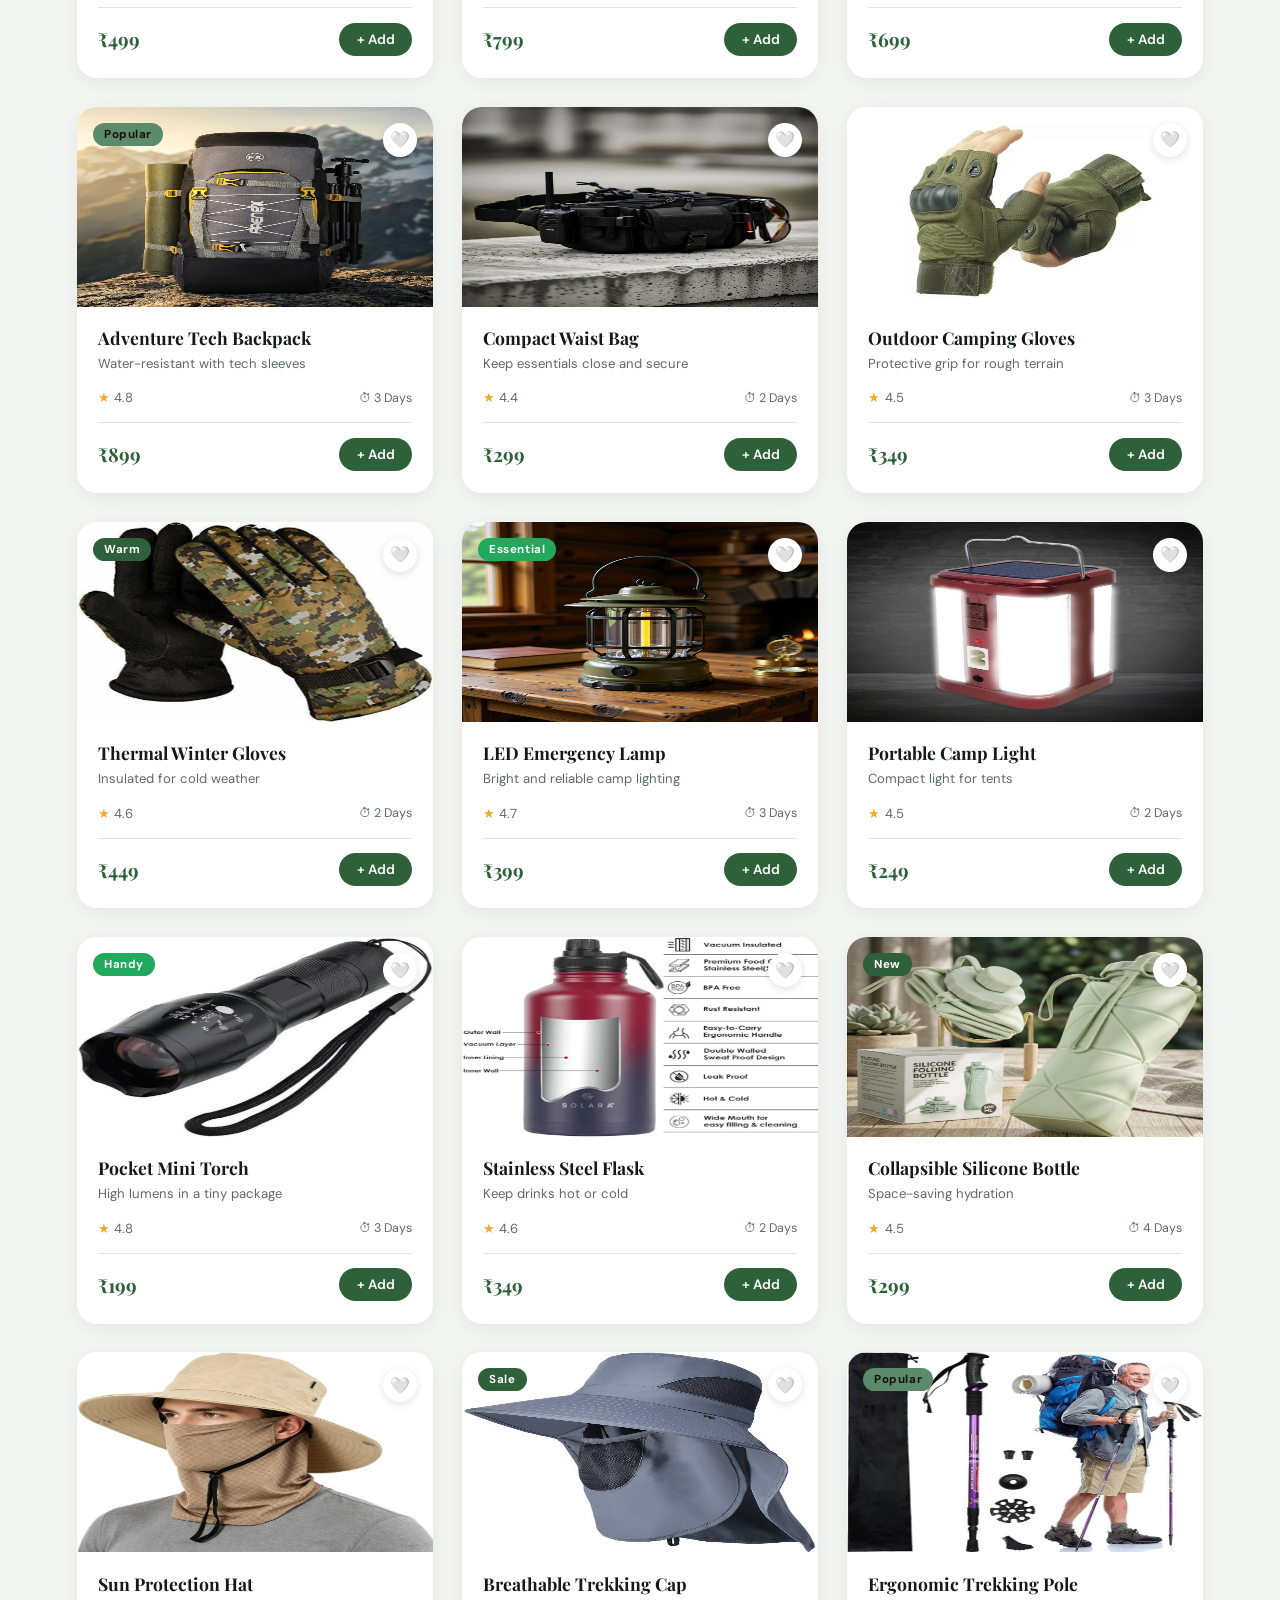
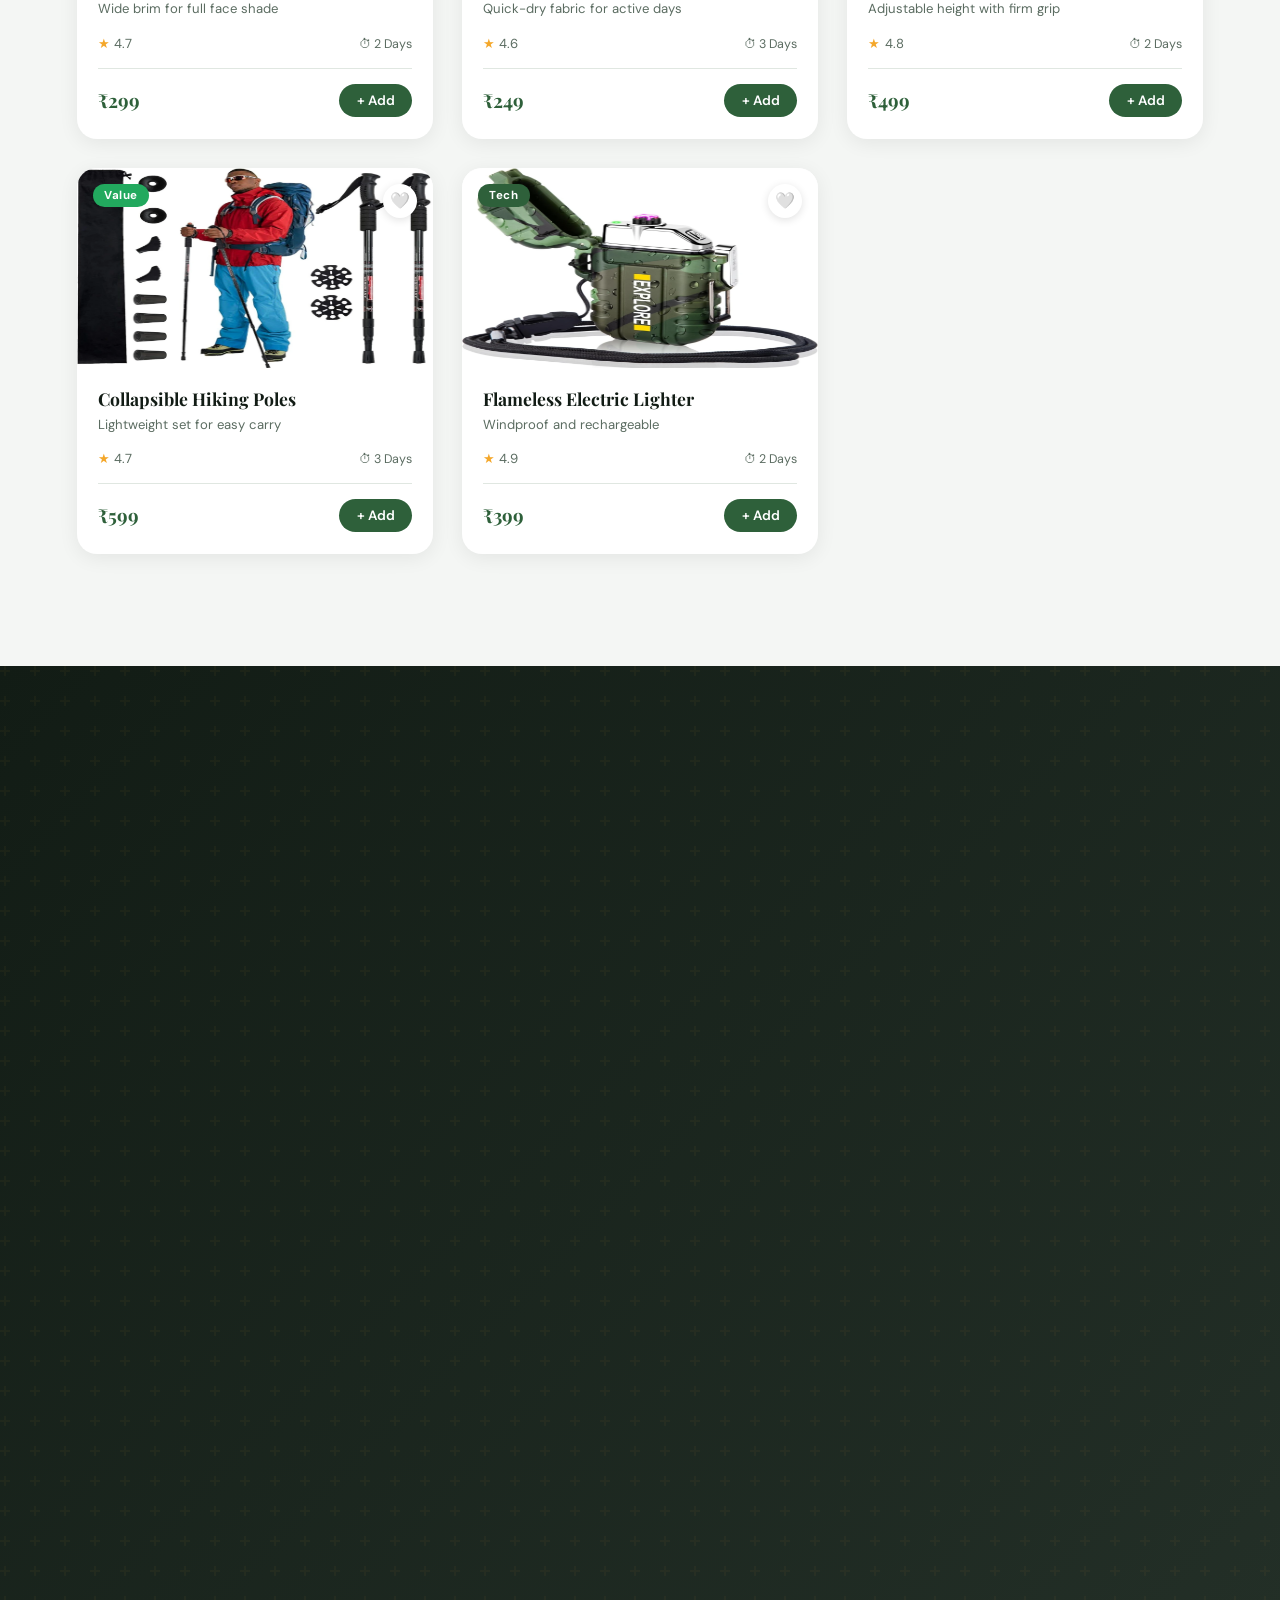
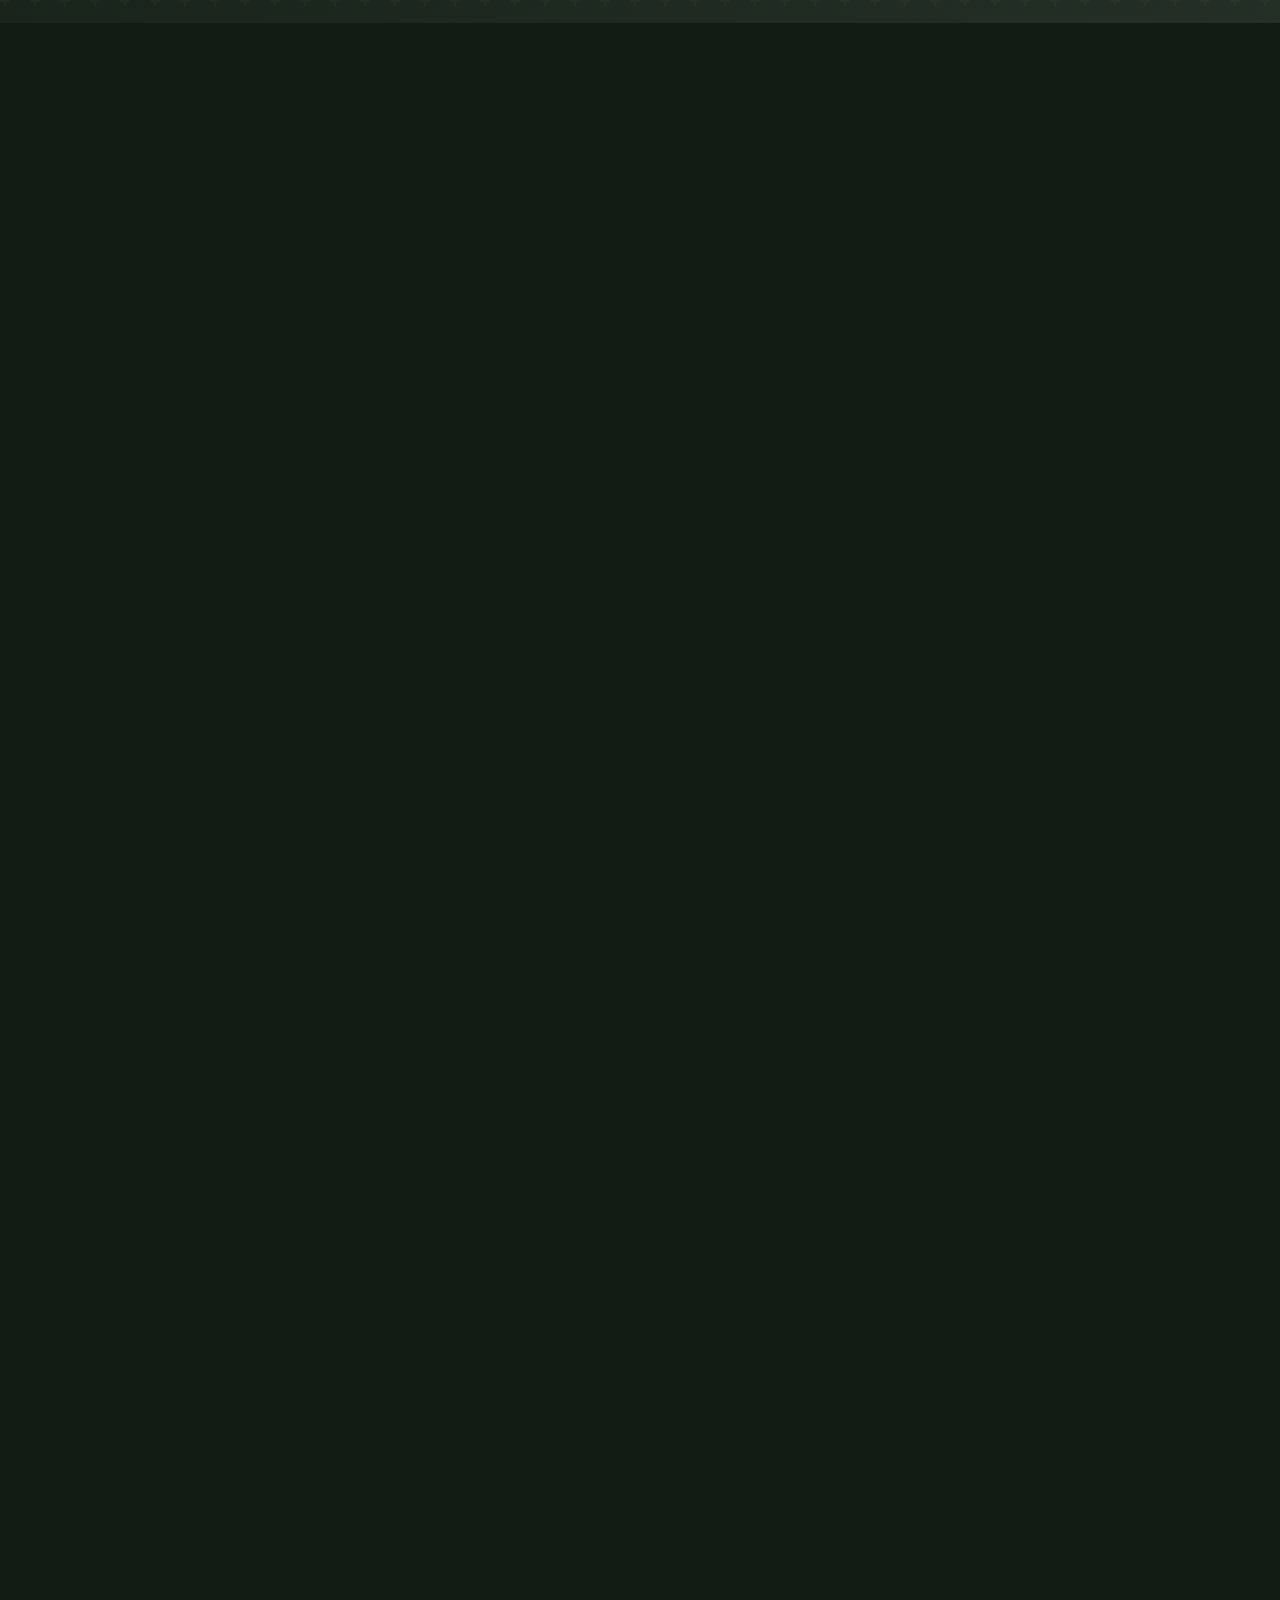
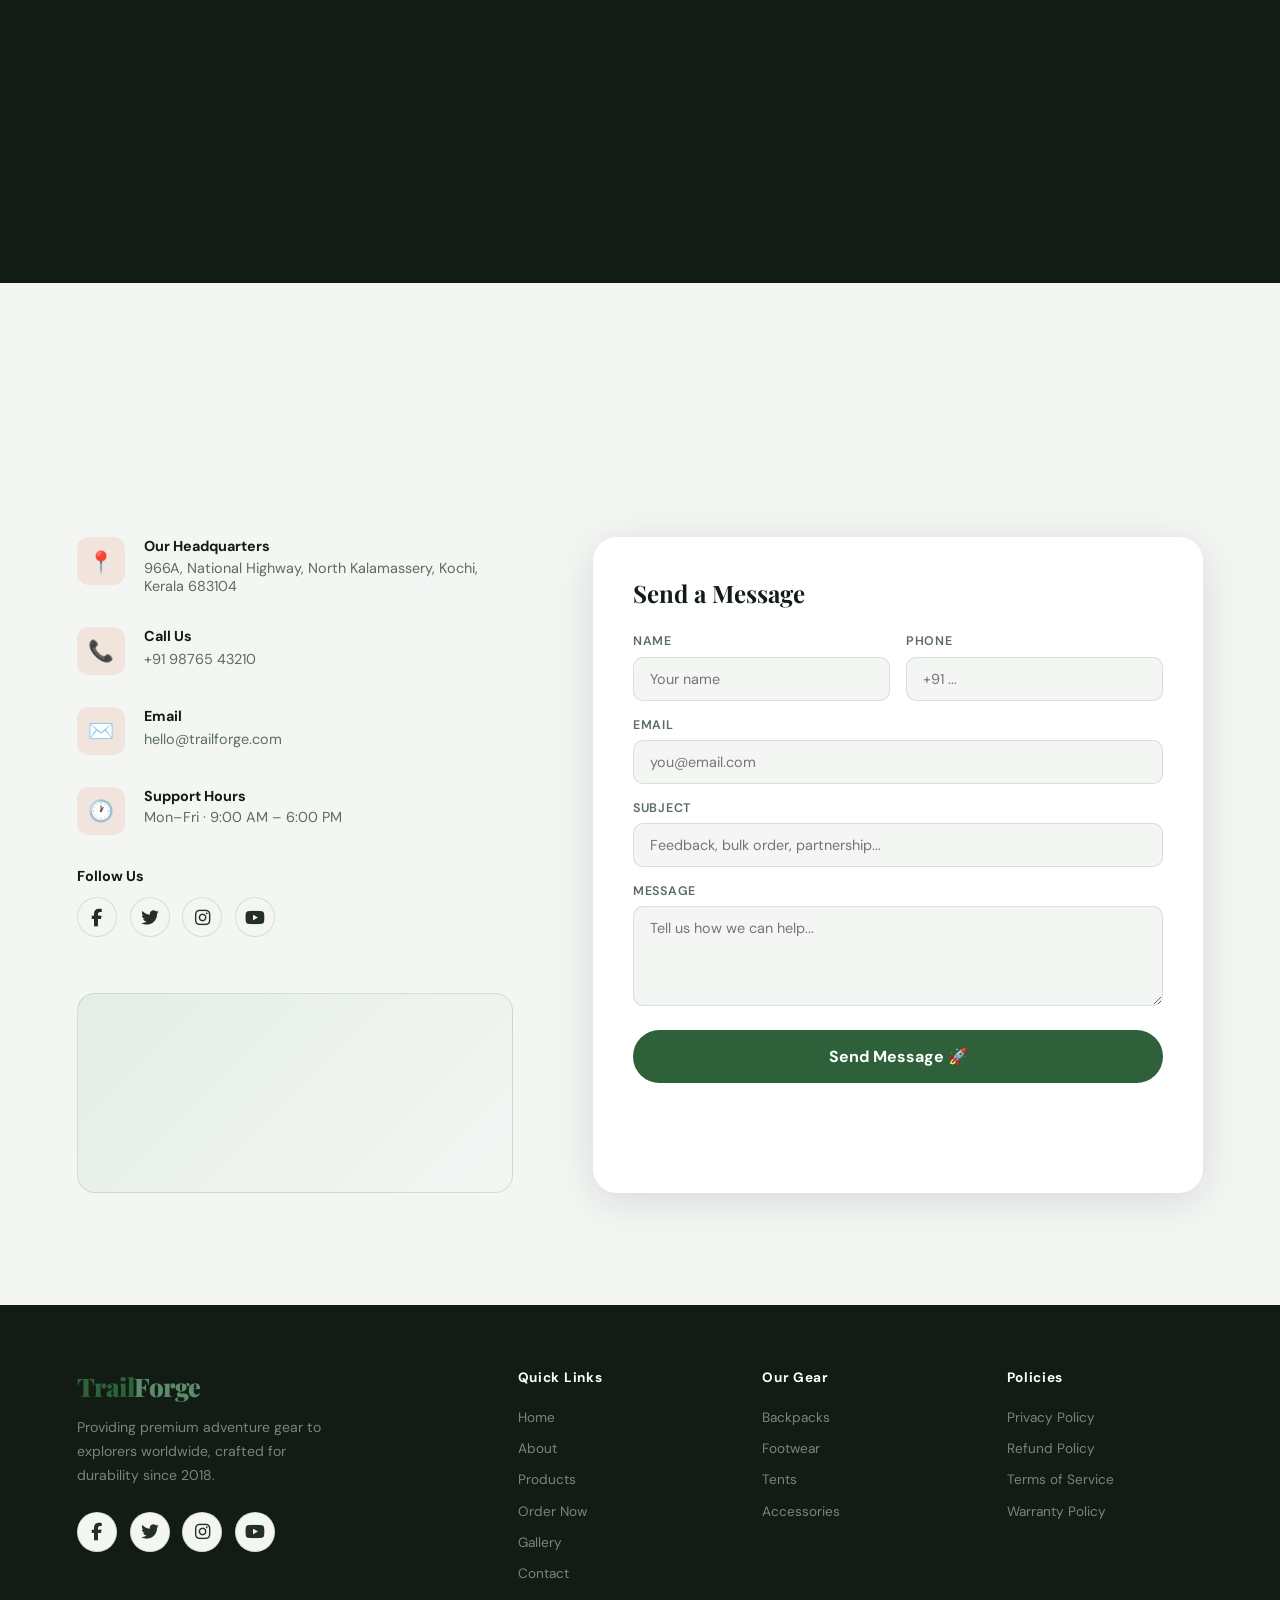
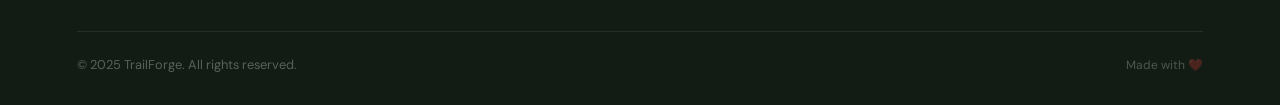
==== commit 6f25f0ef: "Fix button element to use href attribute" ====
--- a/docs/index.html
+++ b/docs/index.html
@@ -94,7 +94,7 @@
       <p style="font-size: 1.1rem; color: rgba(255,255,255,0.85); line-height: 1.8; margin-bottom: 1.5rem;">TrailForge was born from a simple belief — that high-quality adventure gear should be accessible to everyone, ready for any expedition without compromise.</p>
       <p style="font-size: 1.1rem; color: rgba(255,255,255,0.85); line-height: 1.8; margin-bottom: 2.5rem;">Our experts test every product in extreme conditions. Every item is crafted for resilience, using sustainable materials sourced responsibly.</p>
       <div style="display: flex; gap: 1.5rem;">
-        <button onclick="#menu" style="background: #d4af37; color: #111; border: none; padding: 1rem 2.5rem; font-size: 0.95rem; font-weight: 700; border-radius: 4px; cursor: pointer; text-transform: uppercase; letter-spacing: 1.5px; box-shadow: 0 8px 20px rgba(212,175,55,0.3); transition: 0.3s;" onmouseover="this.style.transform='translateY(-2px)'" onmouseout="this.style.transform='none'">Discover More</button>
+        <button href="#menu" style="background: #d4af37; color: #111; border: none; padding: 1rem 2.5rem; font-size: 0.95rem; font-weight: 700; border-radius: 4px; cursor: pointer; text-transform: uppercase; letter-spacing: 1.5px; box-shadow: 0 8px 20px rgba(212,175,55,0.3); transition: 0.3s;" onmouseover="this.style.transform='translateY(-2px)'" onmouseout="this.style.transform='none'">Discover More</button>
         <button style="background: transparent; color: #fff; border: 1px solid rgba(255,255,255,0.4); padding: 1rem 2.5rem; font-size: 0.95rem; font-weight: 700; border-radius: 4px; cursor: pointer; text-transform: uppercase; letter-spacing: 1.5px; transition: 0.3s;" onmouseover="this.style.background='rgba(255,255,255,0.1)'" onmouseout="this.style.background='transparent'">Our Values</button>
       </div>
     </div>
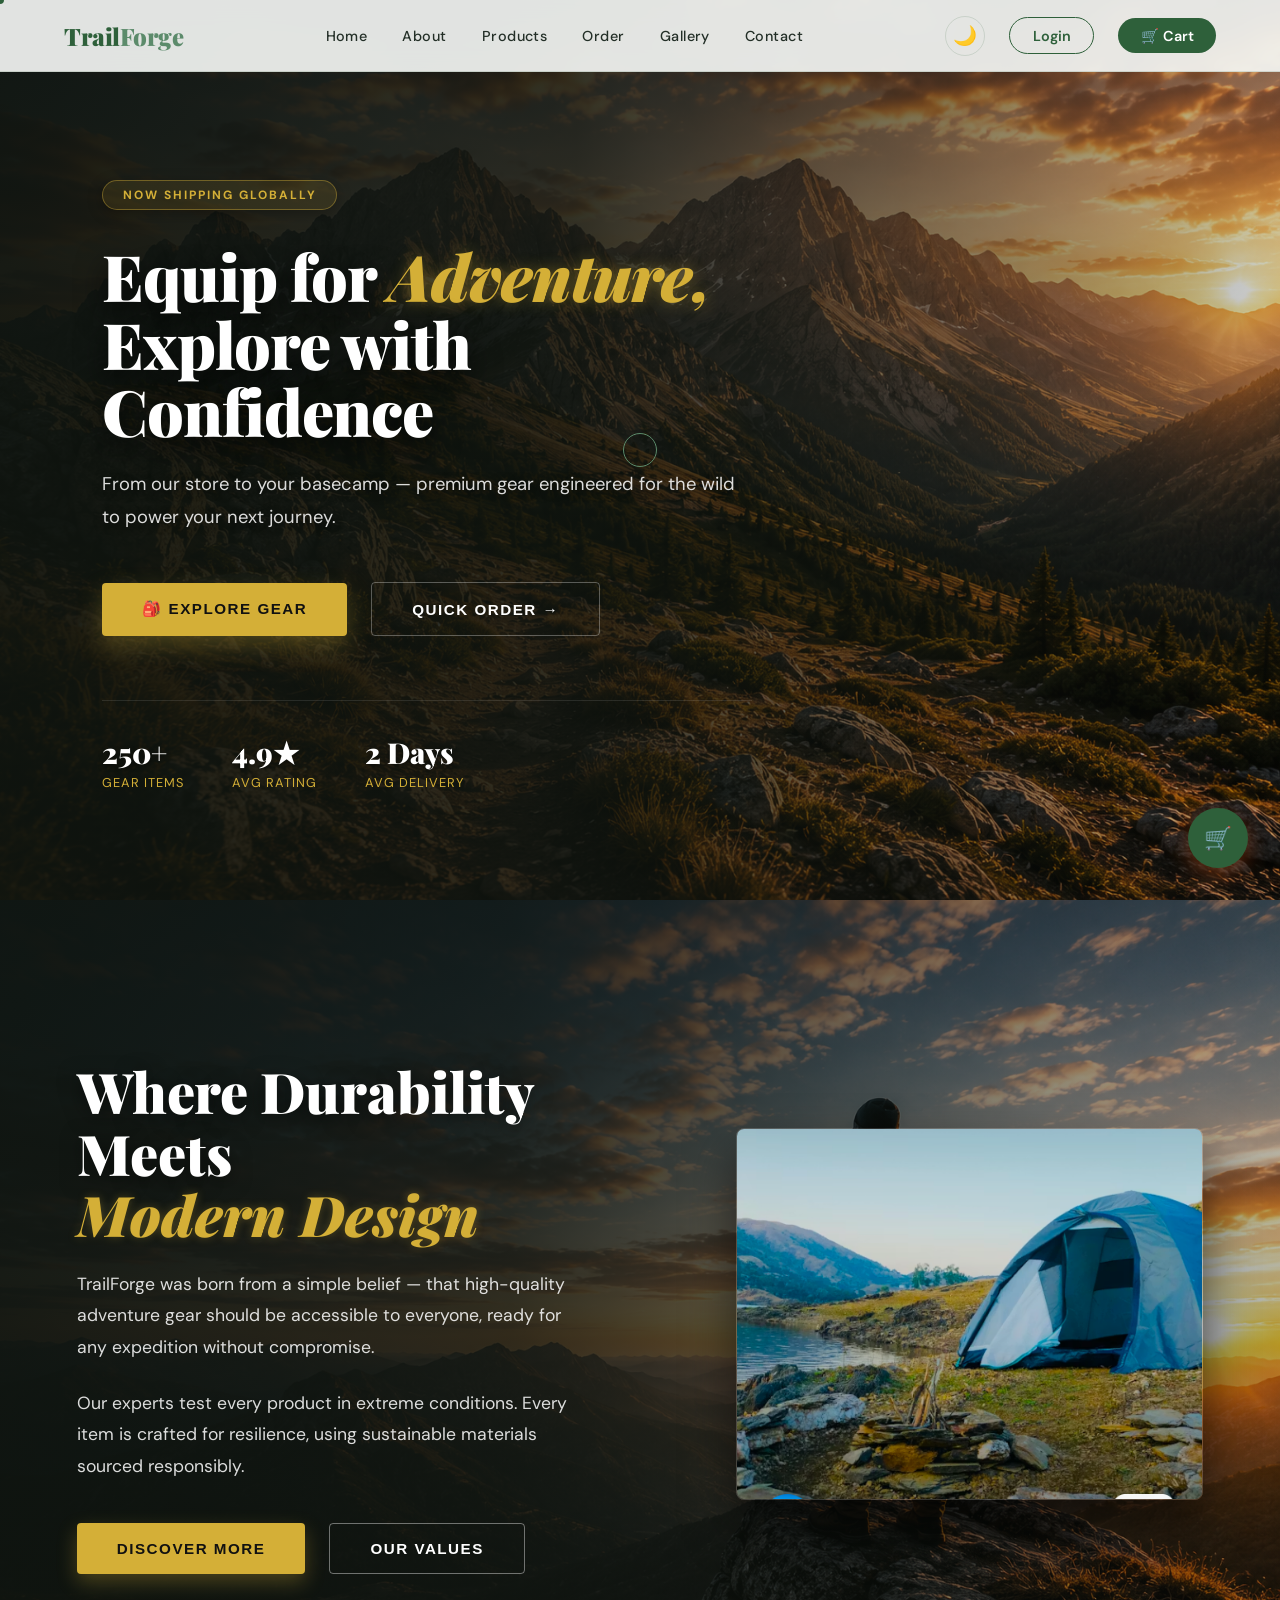
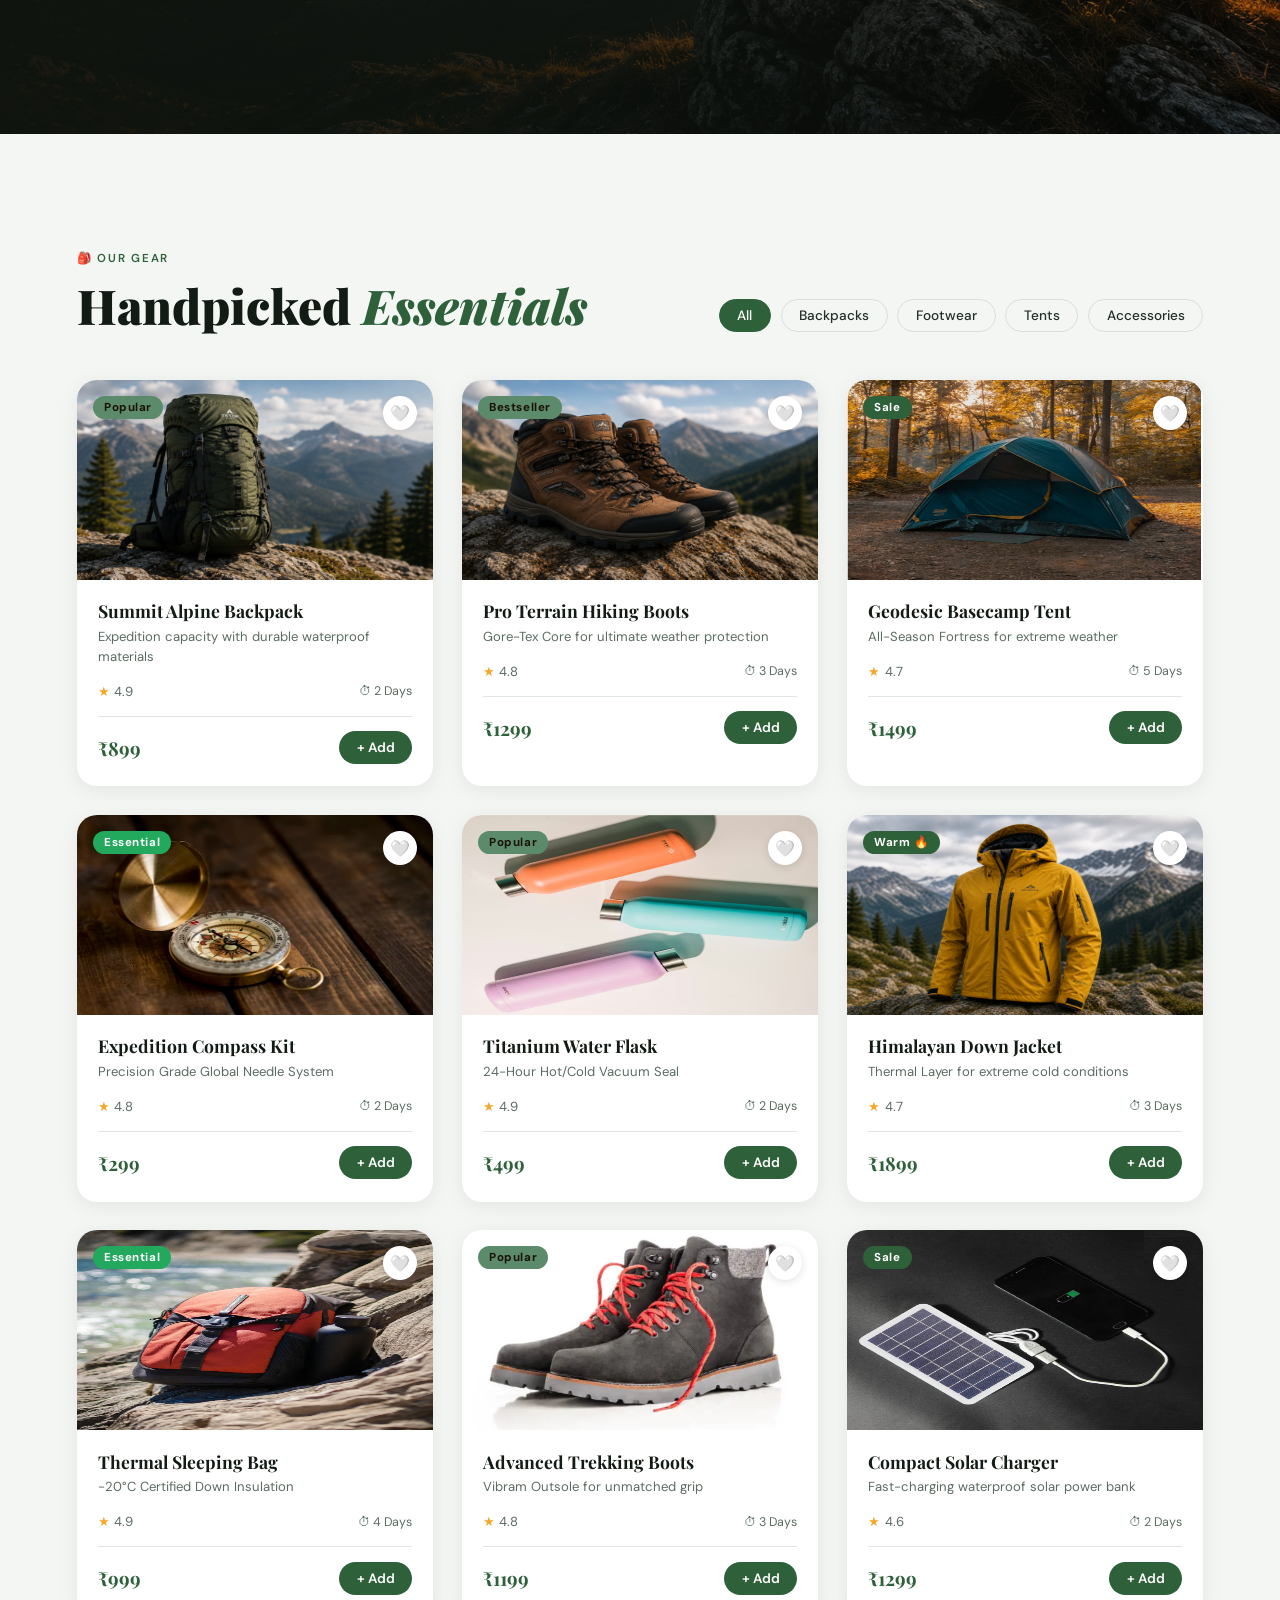
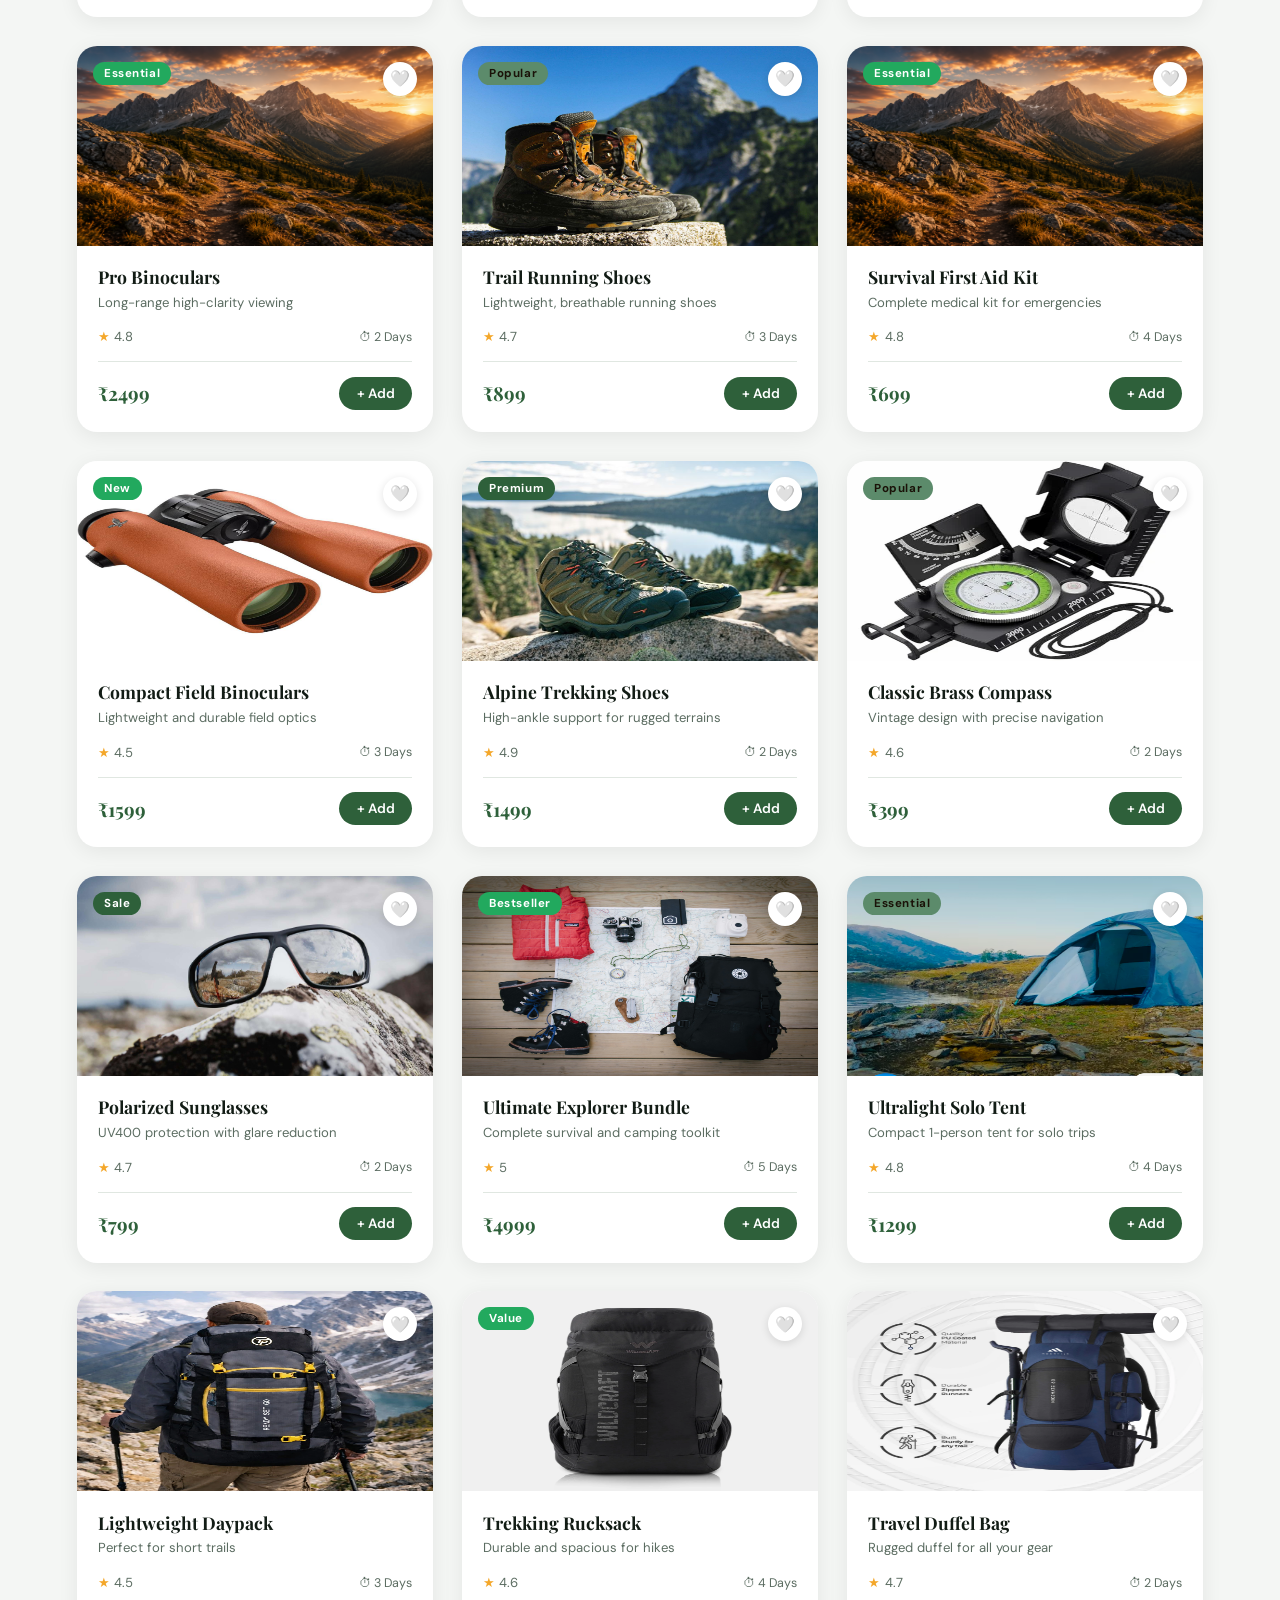
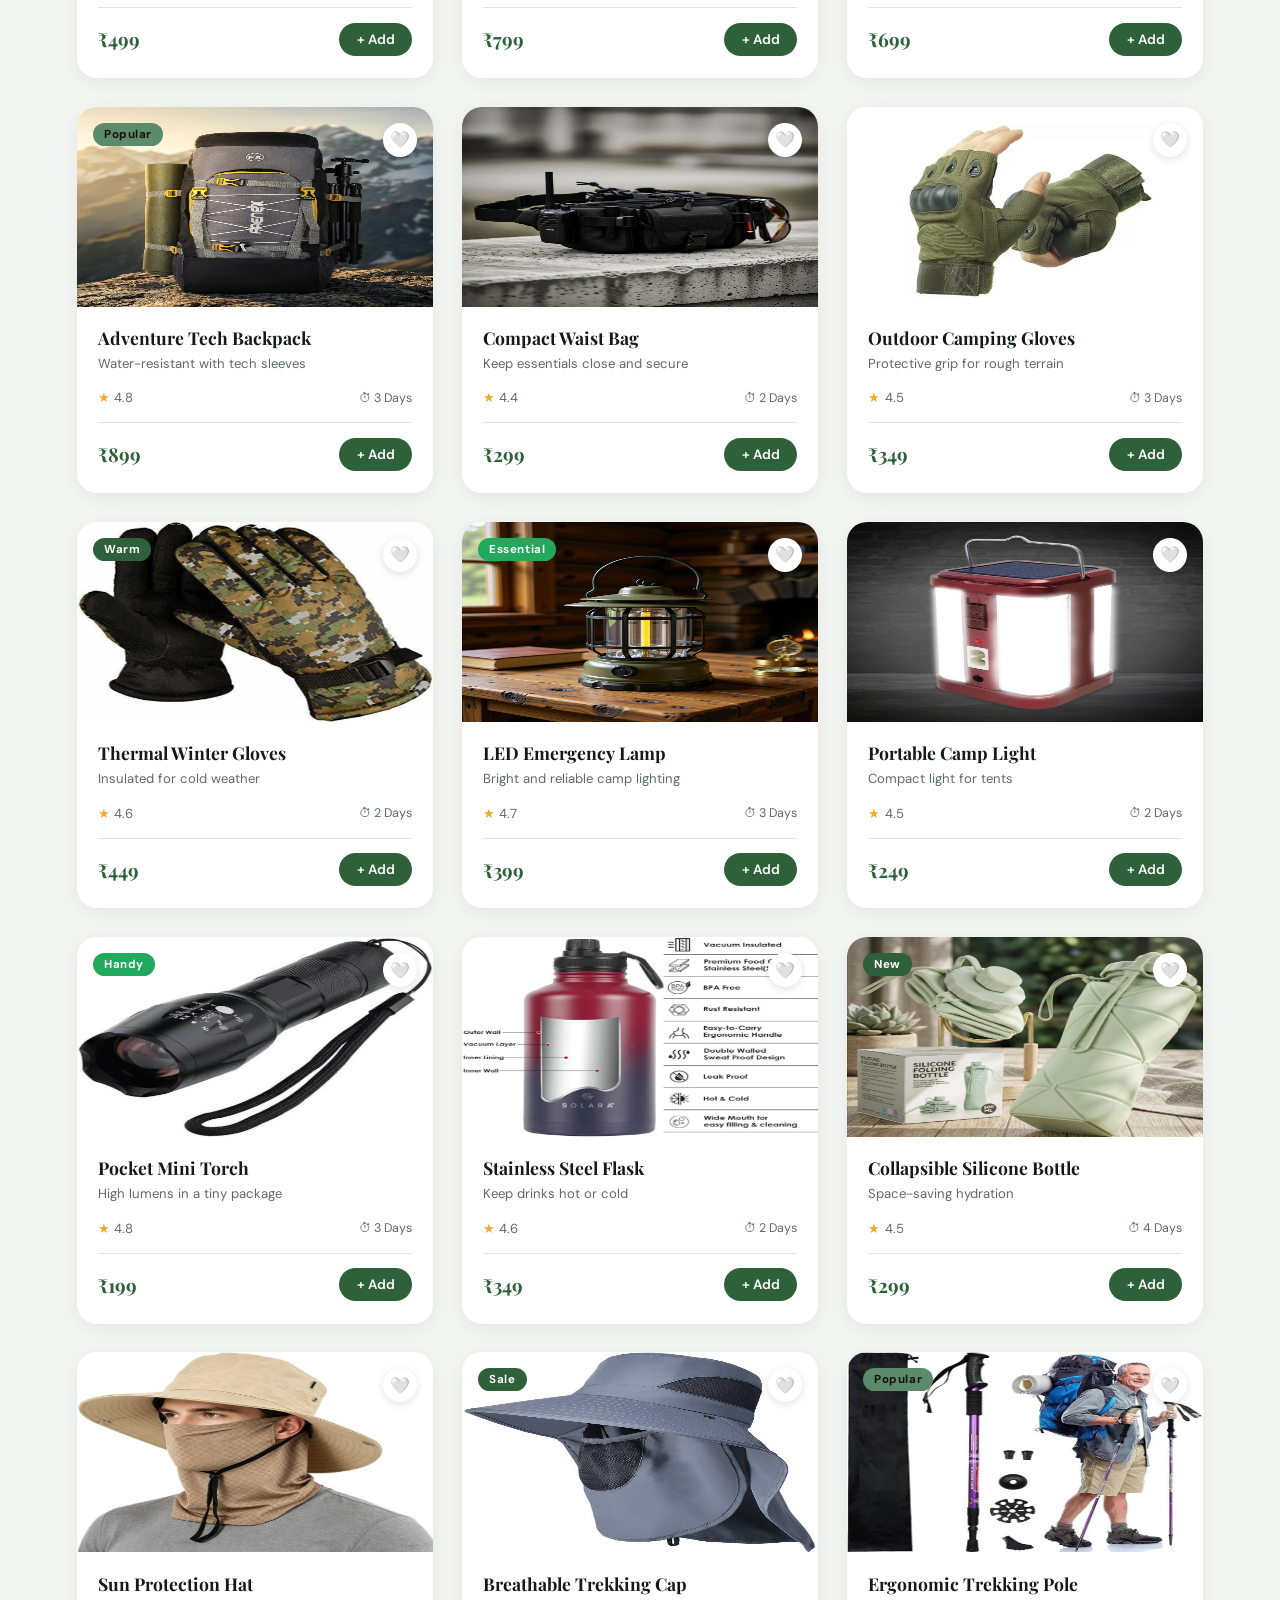
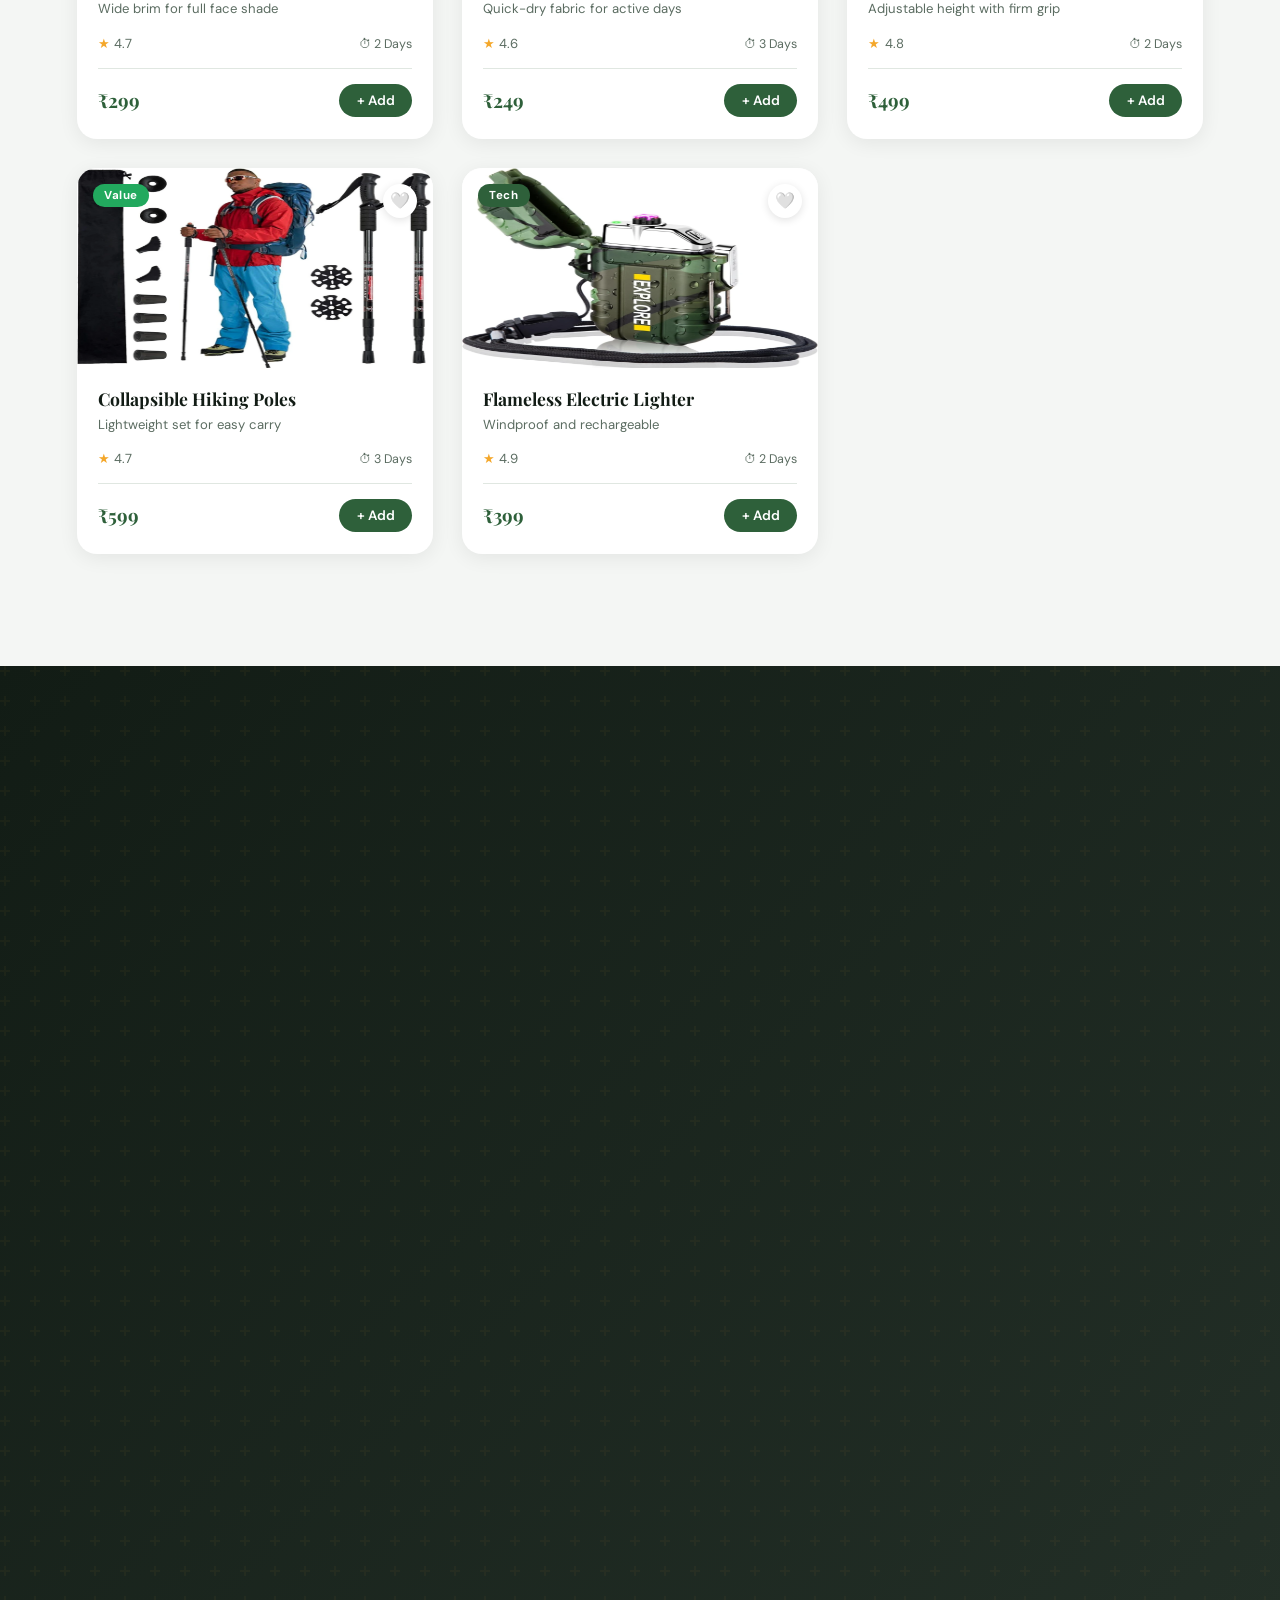
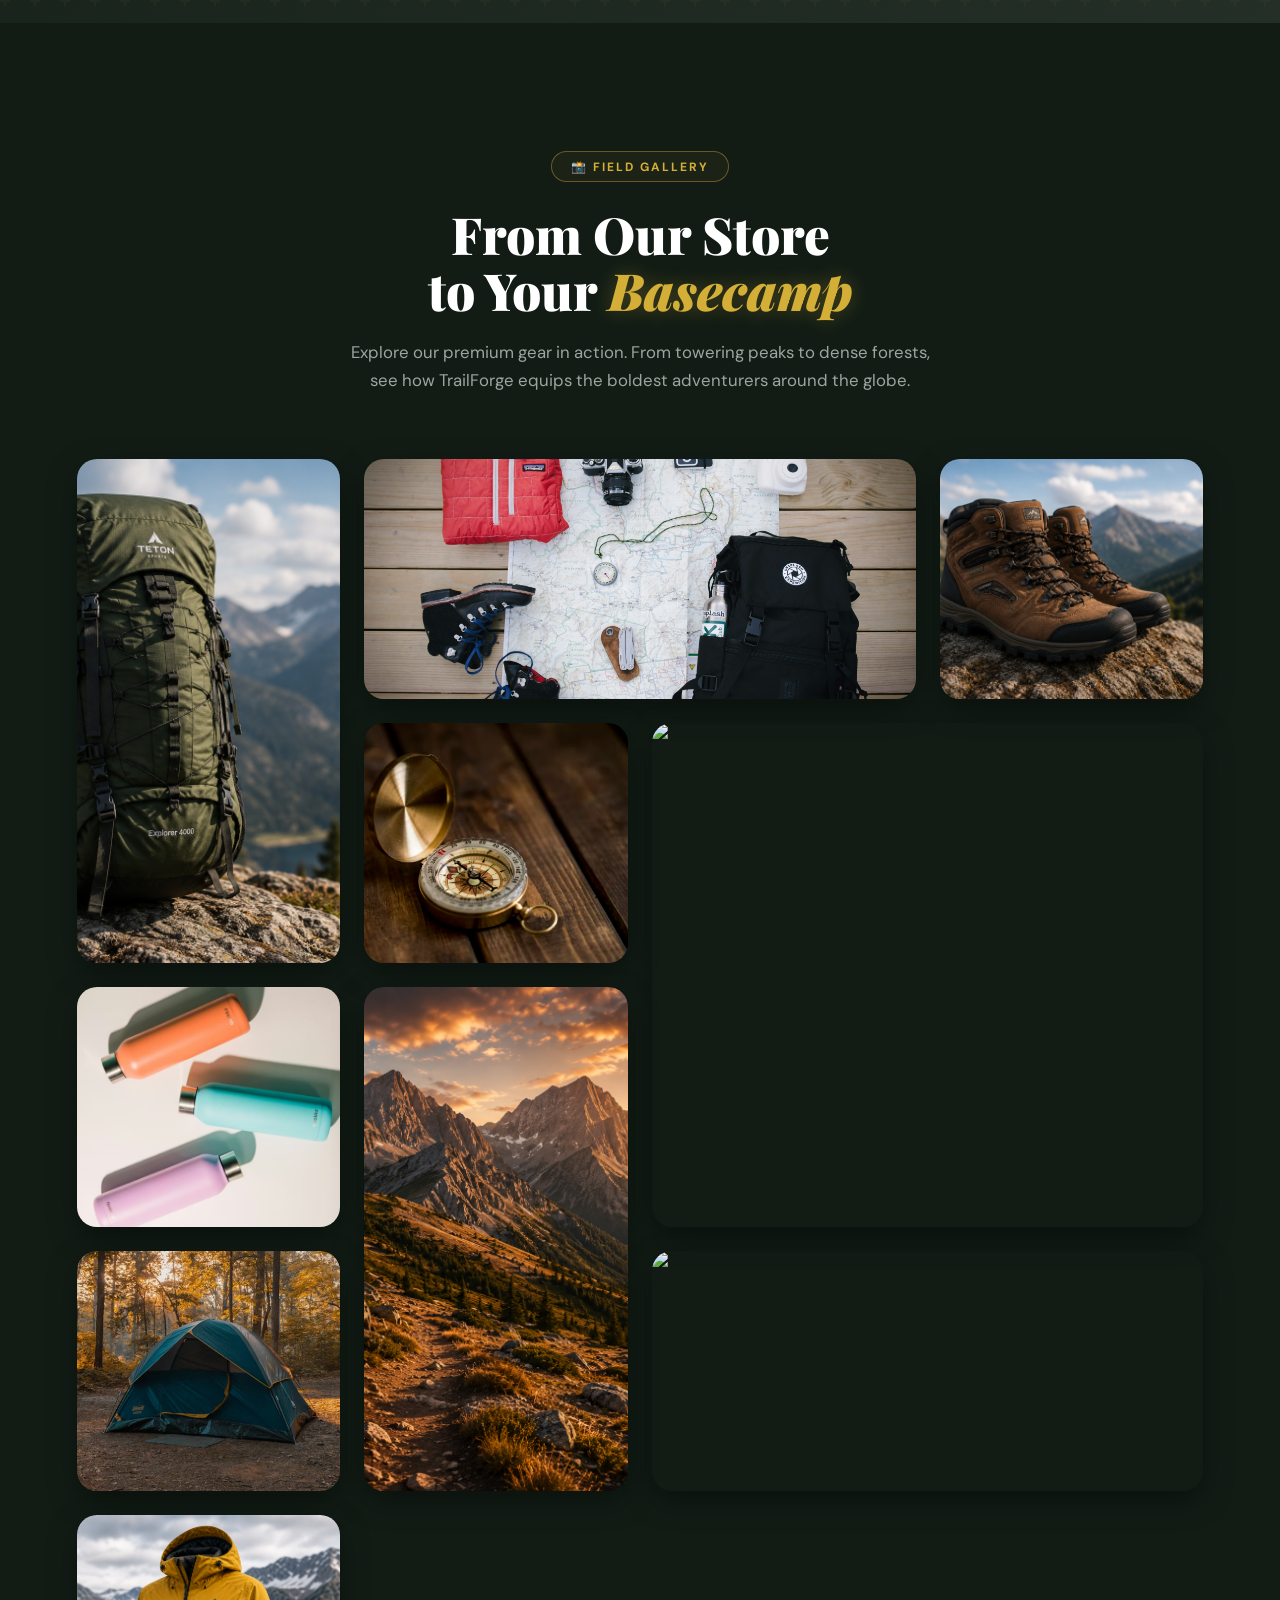
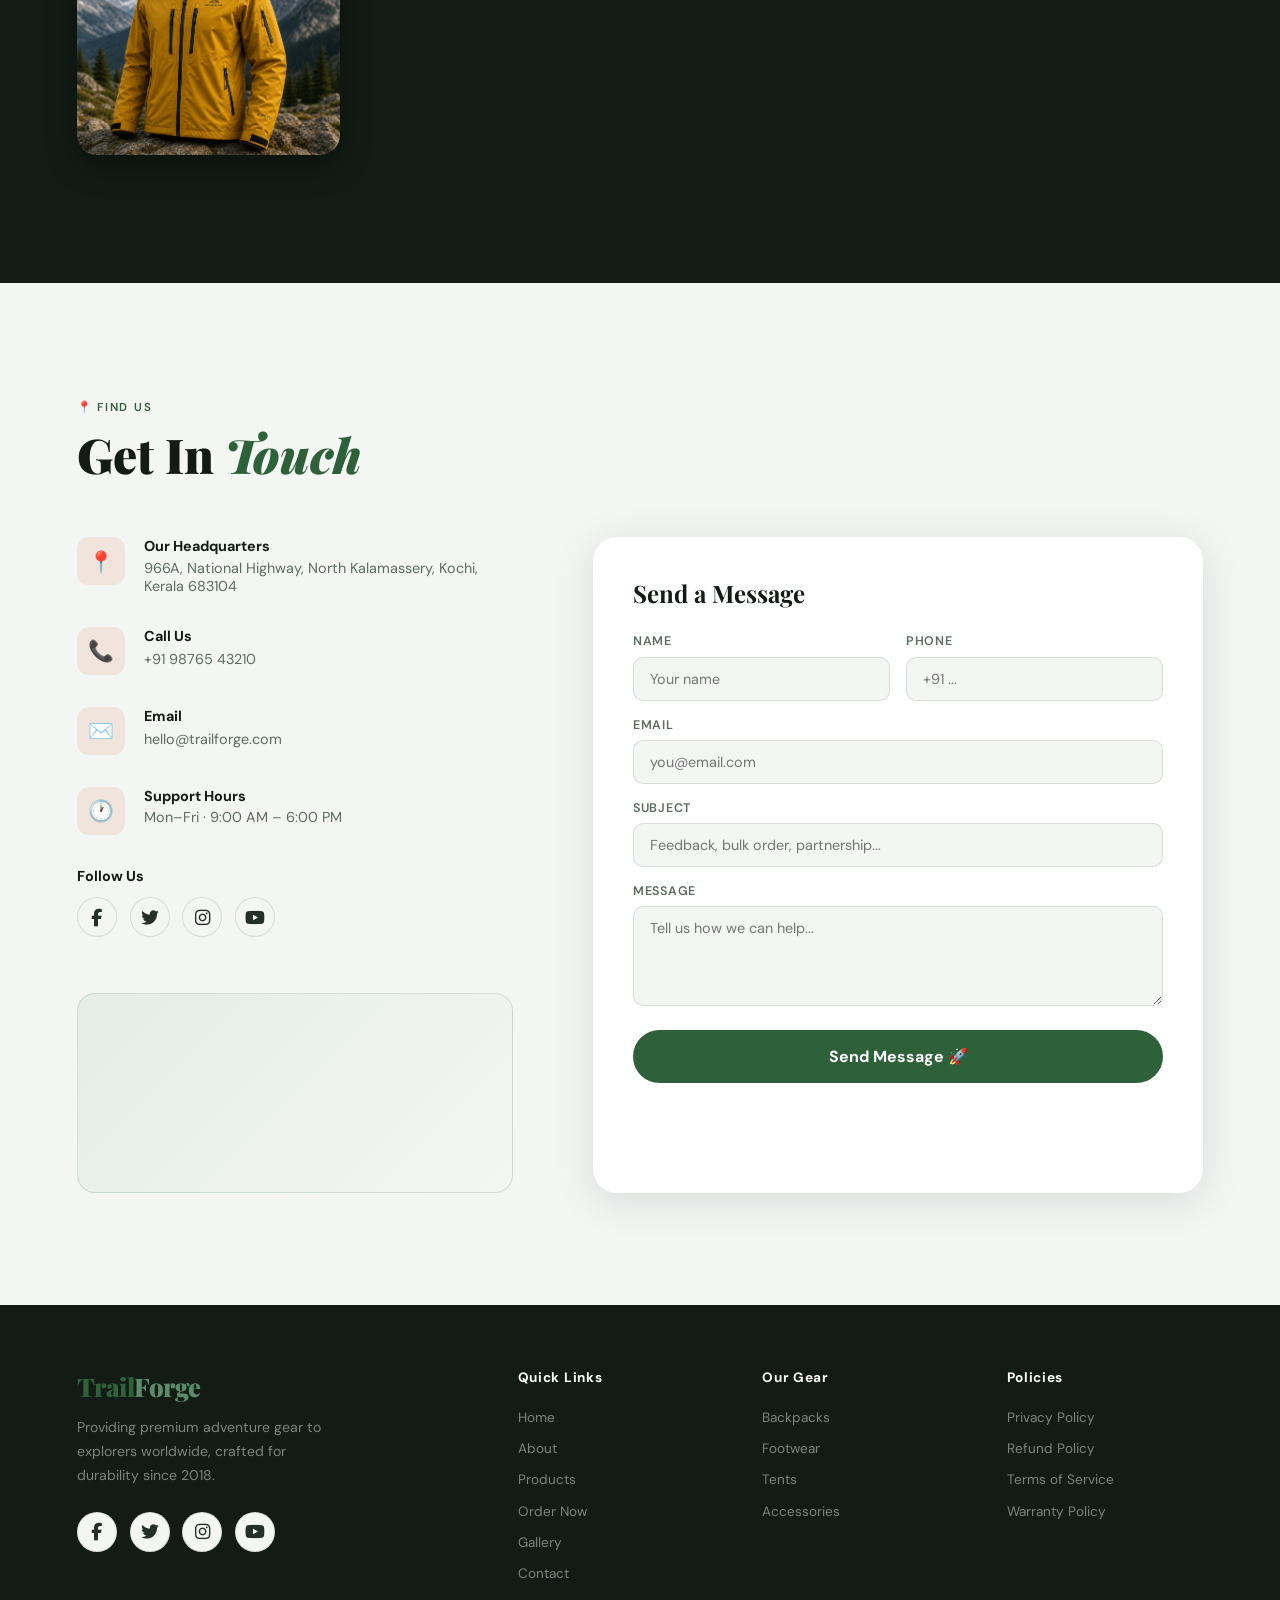
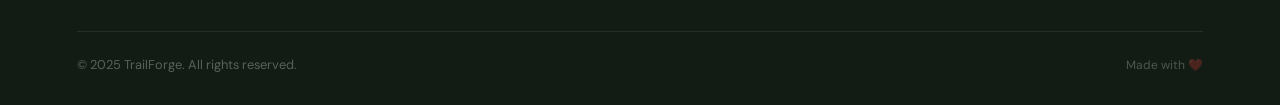
==== commit 1cd072fe: "Update button to toggle mobile navigation" ====
--- a/docs/index.html
+++ b/docs/index.html
@@ -94,7 +94,7 @@
       <p style="font-size: 1.1rem; color: rgba(255,255,255,0.85); line-height: 1.8; margin-bottom: 1.5rem;">TrailForge was born from a simple belief — that high-quality adventure gear should be accessible to everyone, ready for any expedition without compromise.</p>
       <p style="font-size: 1.1rem; color: rgba(255,255,255,0.85); line-height: 1.8; margin-bottom: 2.5rem;">Our experts test every product in extreme conditions. Every item is crafted for resilience, using sustainable materials sourced responsibly.</p>
       <div style="display: flex; gap: 1.5rem;">
-        <button href="#menu" style="background: #d4af37; color: #111; border: none; padding: 1rem 2.5rem; font-size: 0.95rem; font-weight: 700; border-radius: 4px; cursor: pointer; text-transform: uppercase; letter-spacing: 1.5px; box-shadow: 0 8px 20px rgba(212,175,55,0.3); transition: 0.3s;" onmouseover="this.style.transform='translateY(-2px)'" onmouseout="this.style.transform='none'">Discover More</button>
+        <button href="#about" onclick="toggleMobileNav()" style="background: #d4af37; color: #111; border: none; padding: 1rem 2.5rem; font-size: 0.95rem; font-weight: 700; border-radius: 4px; cursor: pointer; text-transform: uppercase; letter-spacing: 1.5px; box-shadow: 0 8px 20px rgba(212,175,55,0.3); transition: 0.3s;" onmouseover="this.style.transform='translateY(-2px)'" onmouseout="this.style.transform='none'">Discover More</button>
         <button style="background: transparent; color: #fff; border: 1px solid rgba(255,255,255,0.4); padding: 1rem 2.5rem; font-size: 0.95rem; font-weight: 700; border-radius: 4px; cursor: pointer; text-transform: uppercase; letter-spacing: 1.5px; transition: 0.3s;" onmouseover="this.style.background='rgba(255,255,255,0.1)'" onmouseout="this.style.background='transparent'">Our Values</button>
       </div>
     </div>
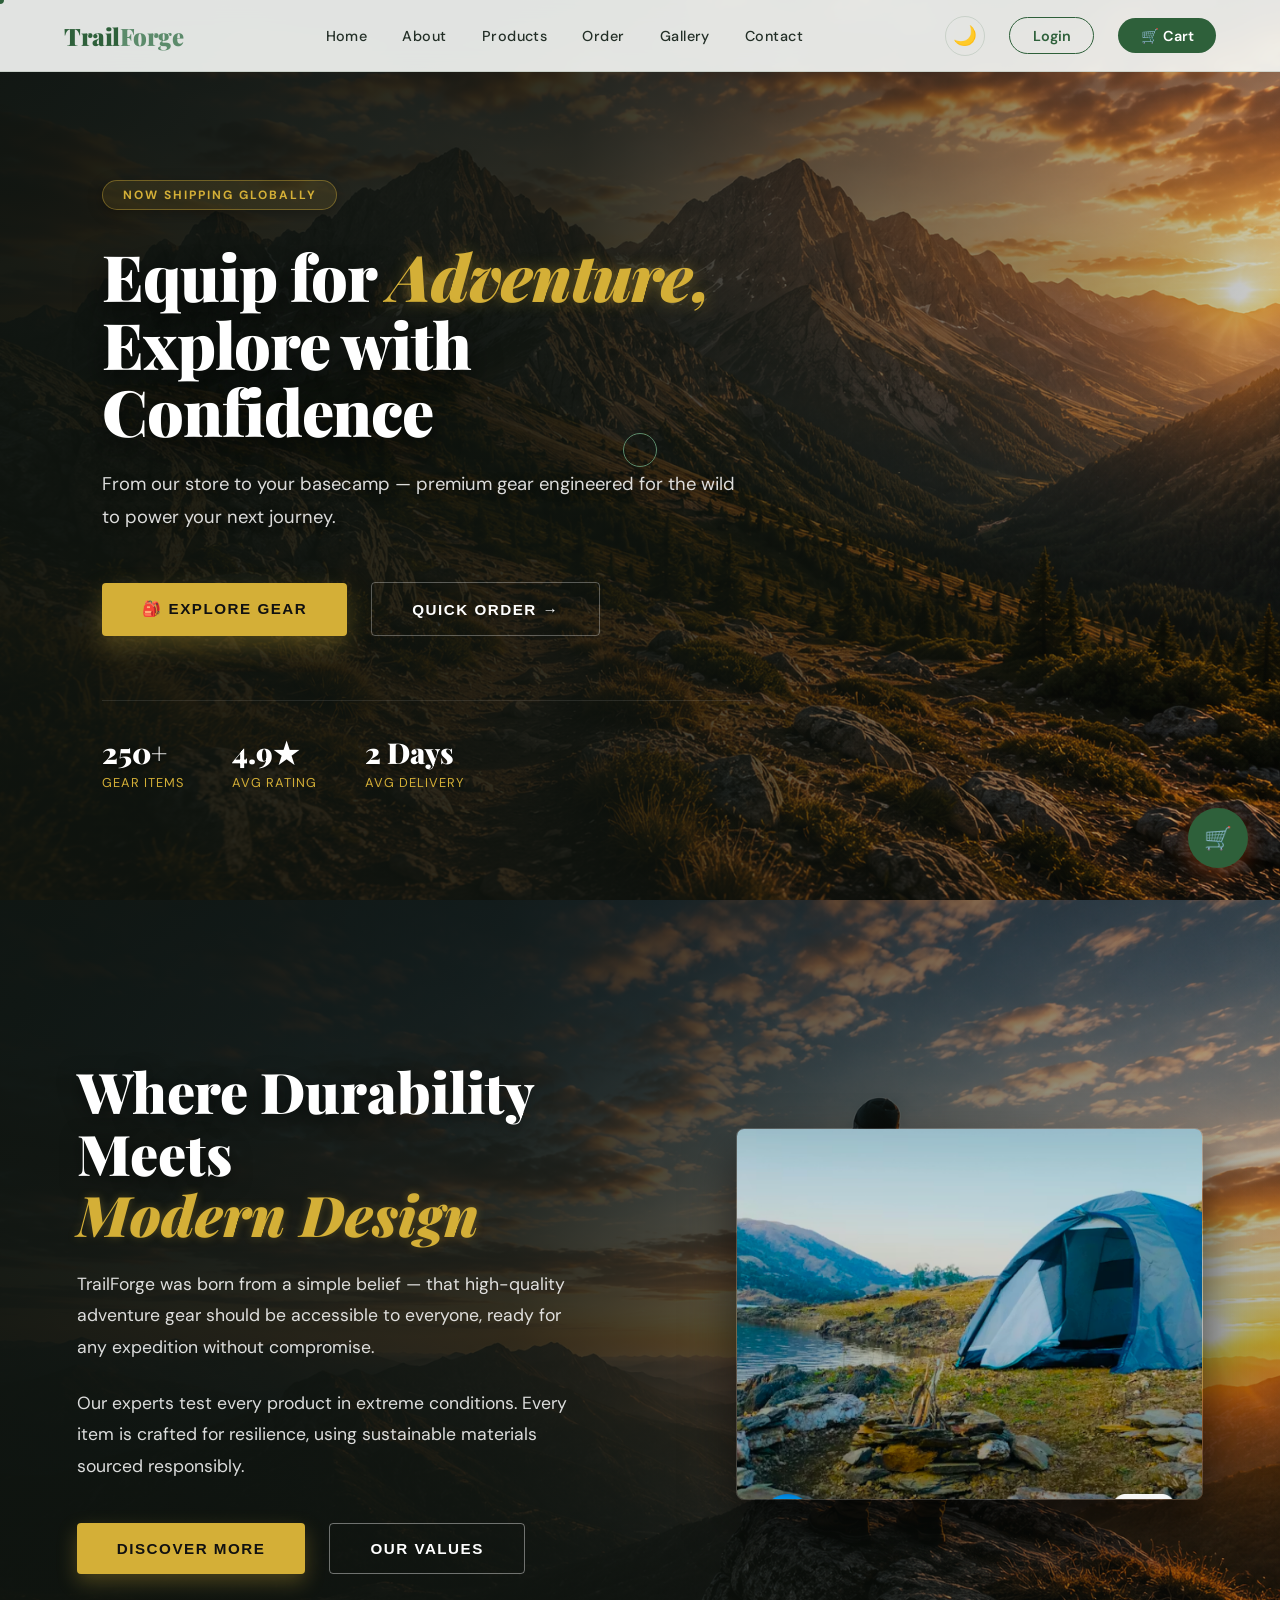
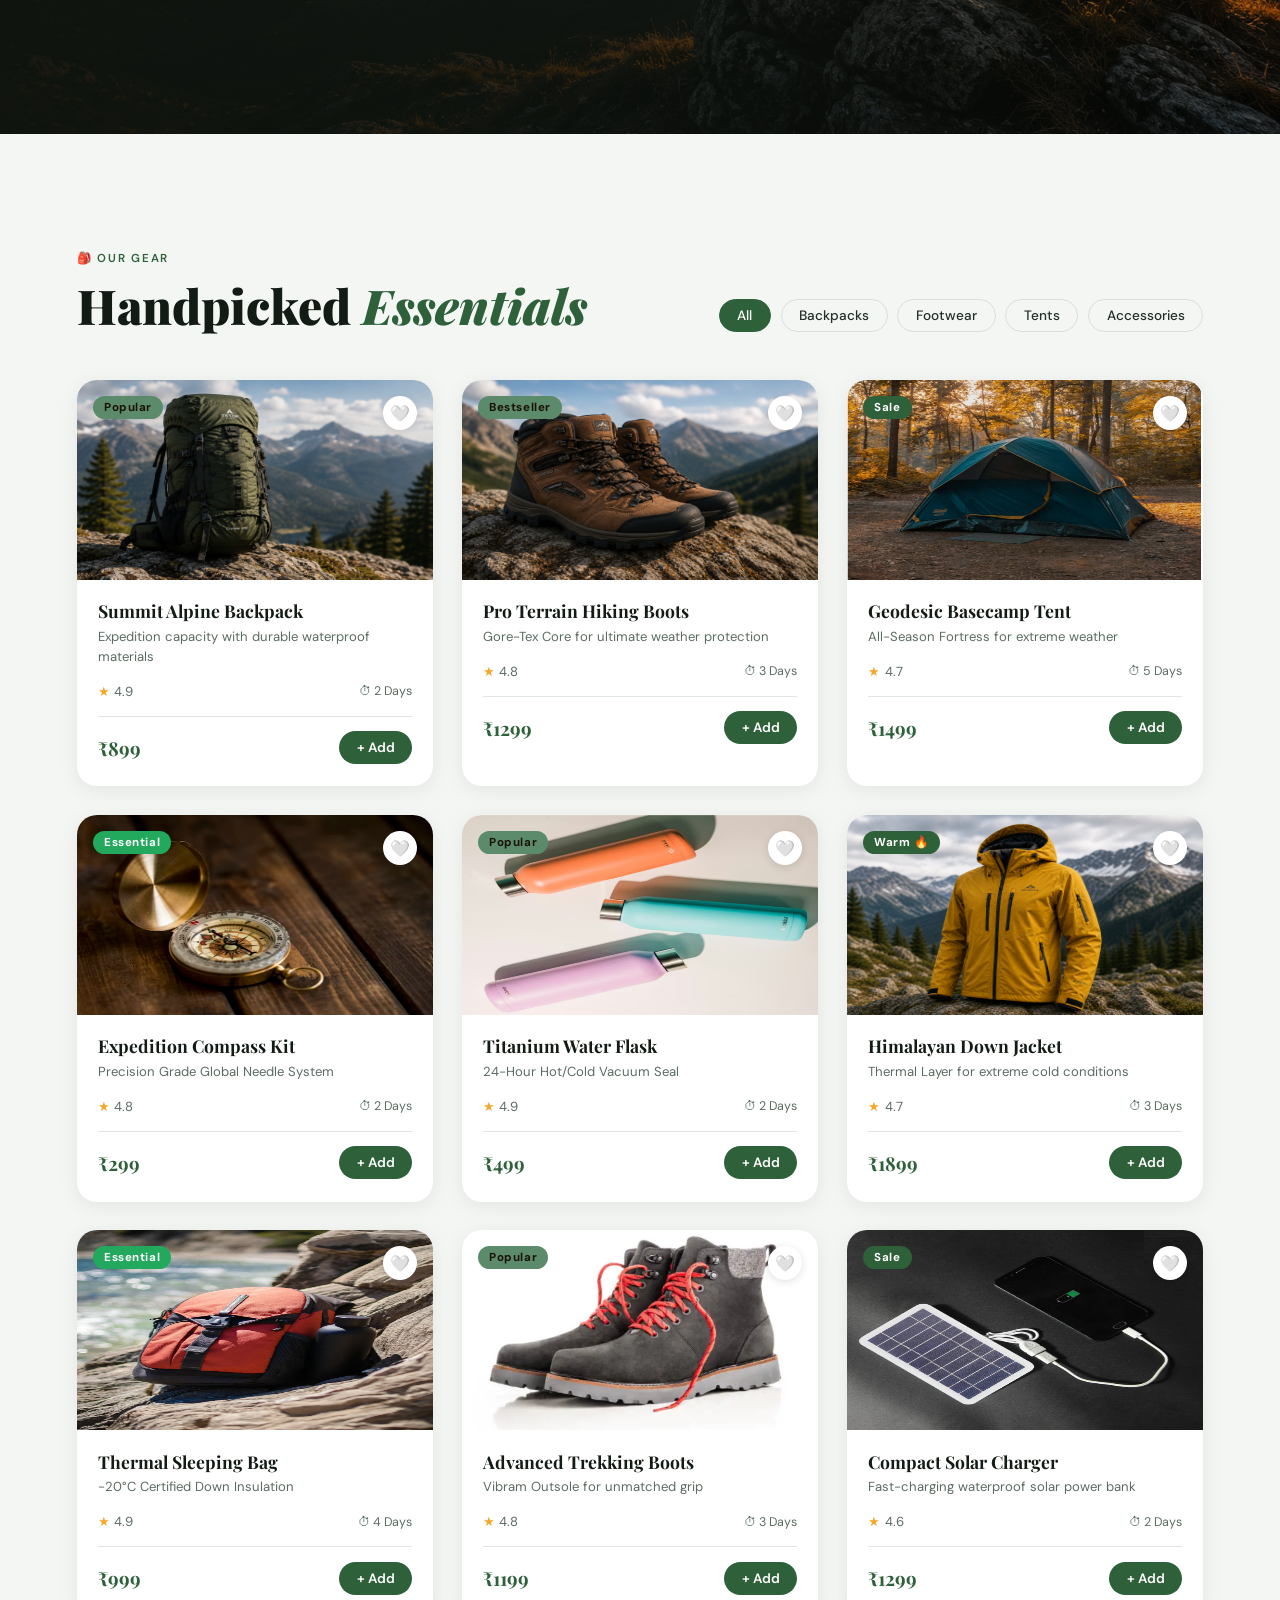
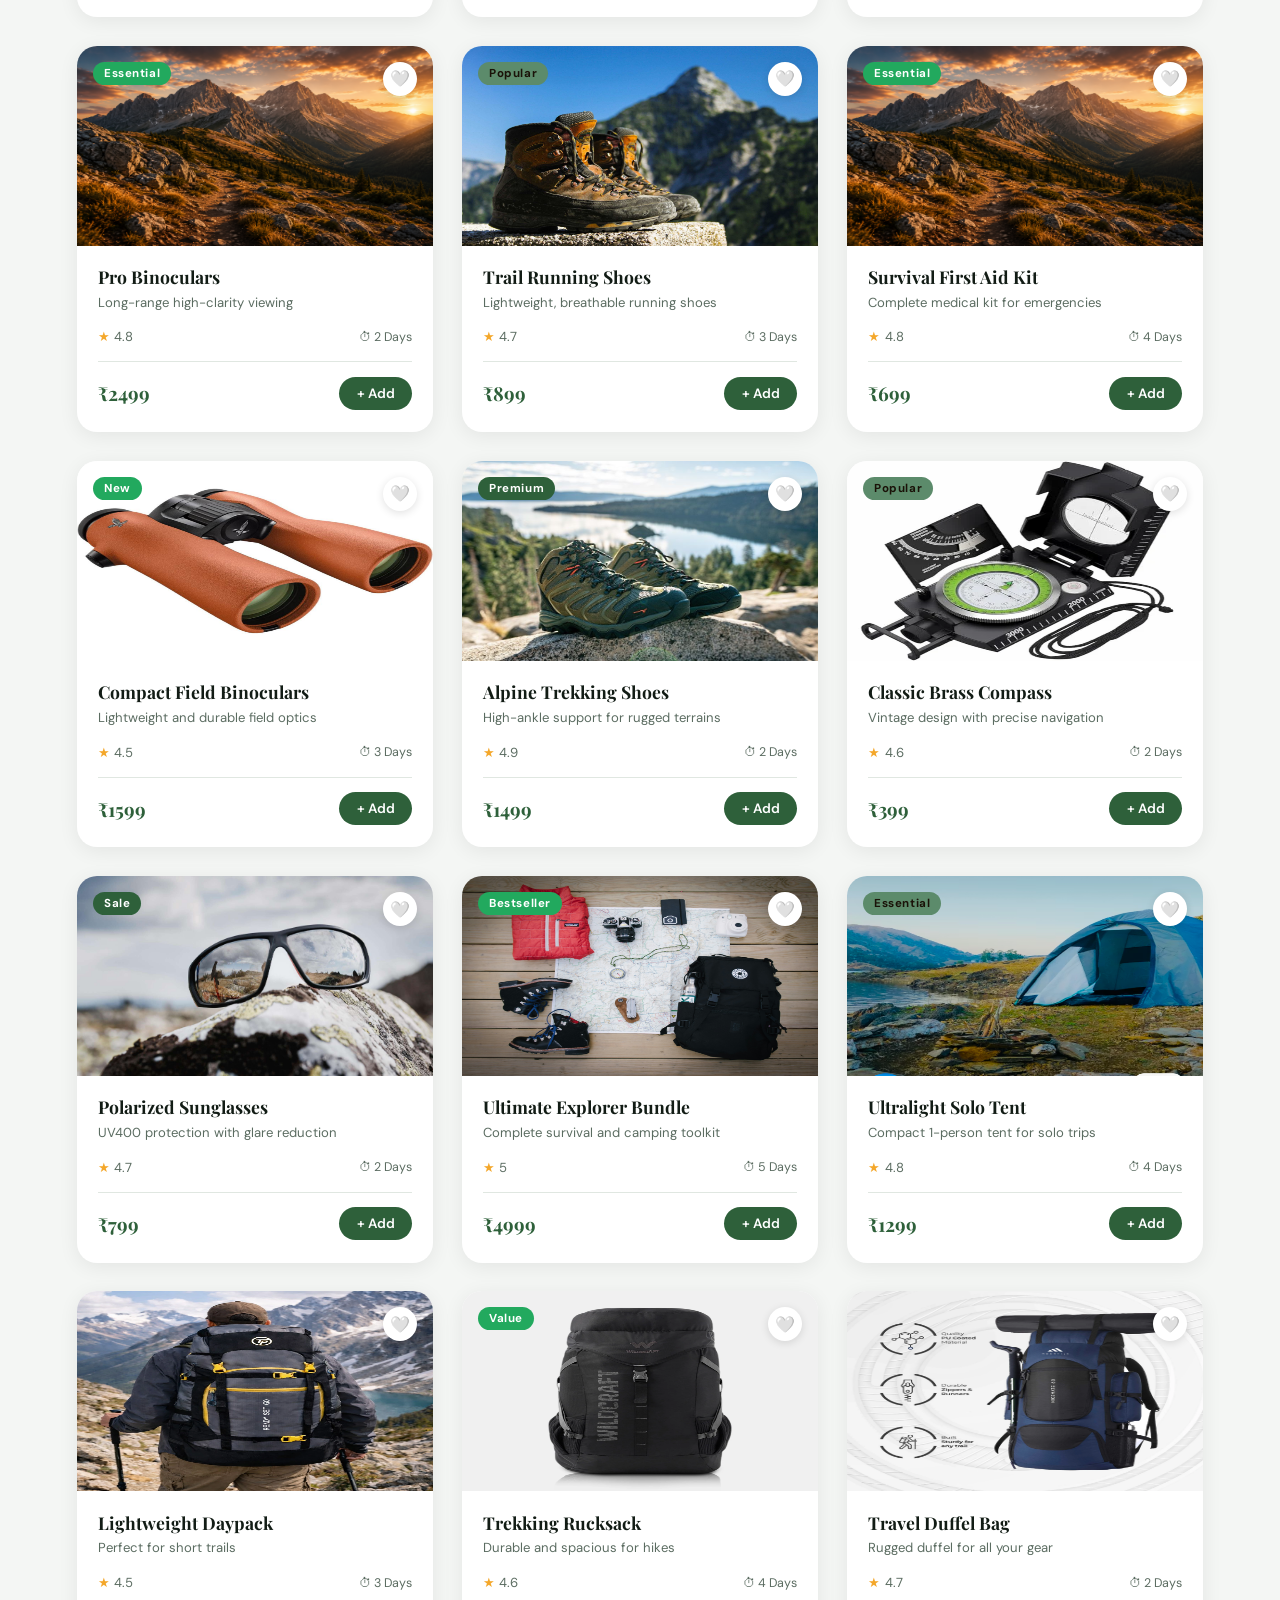
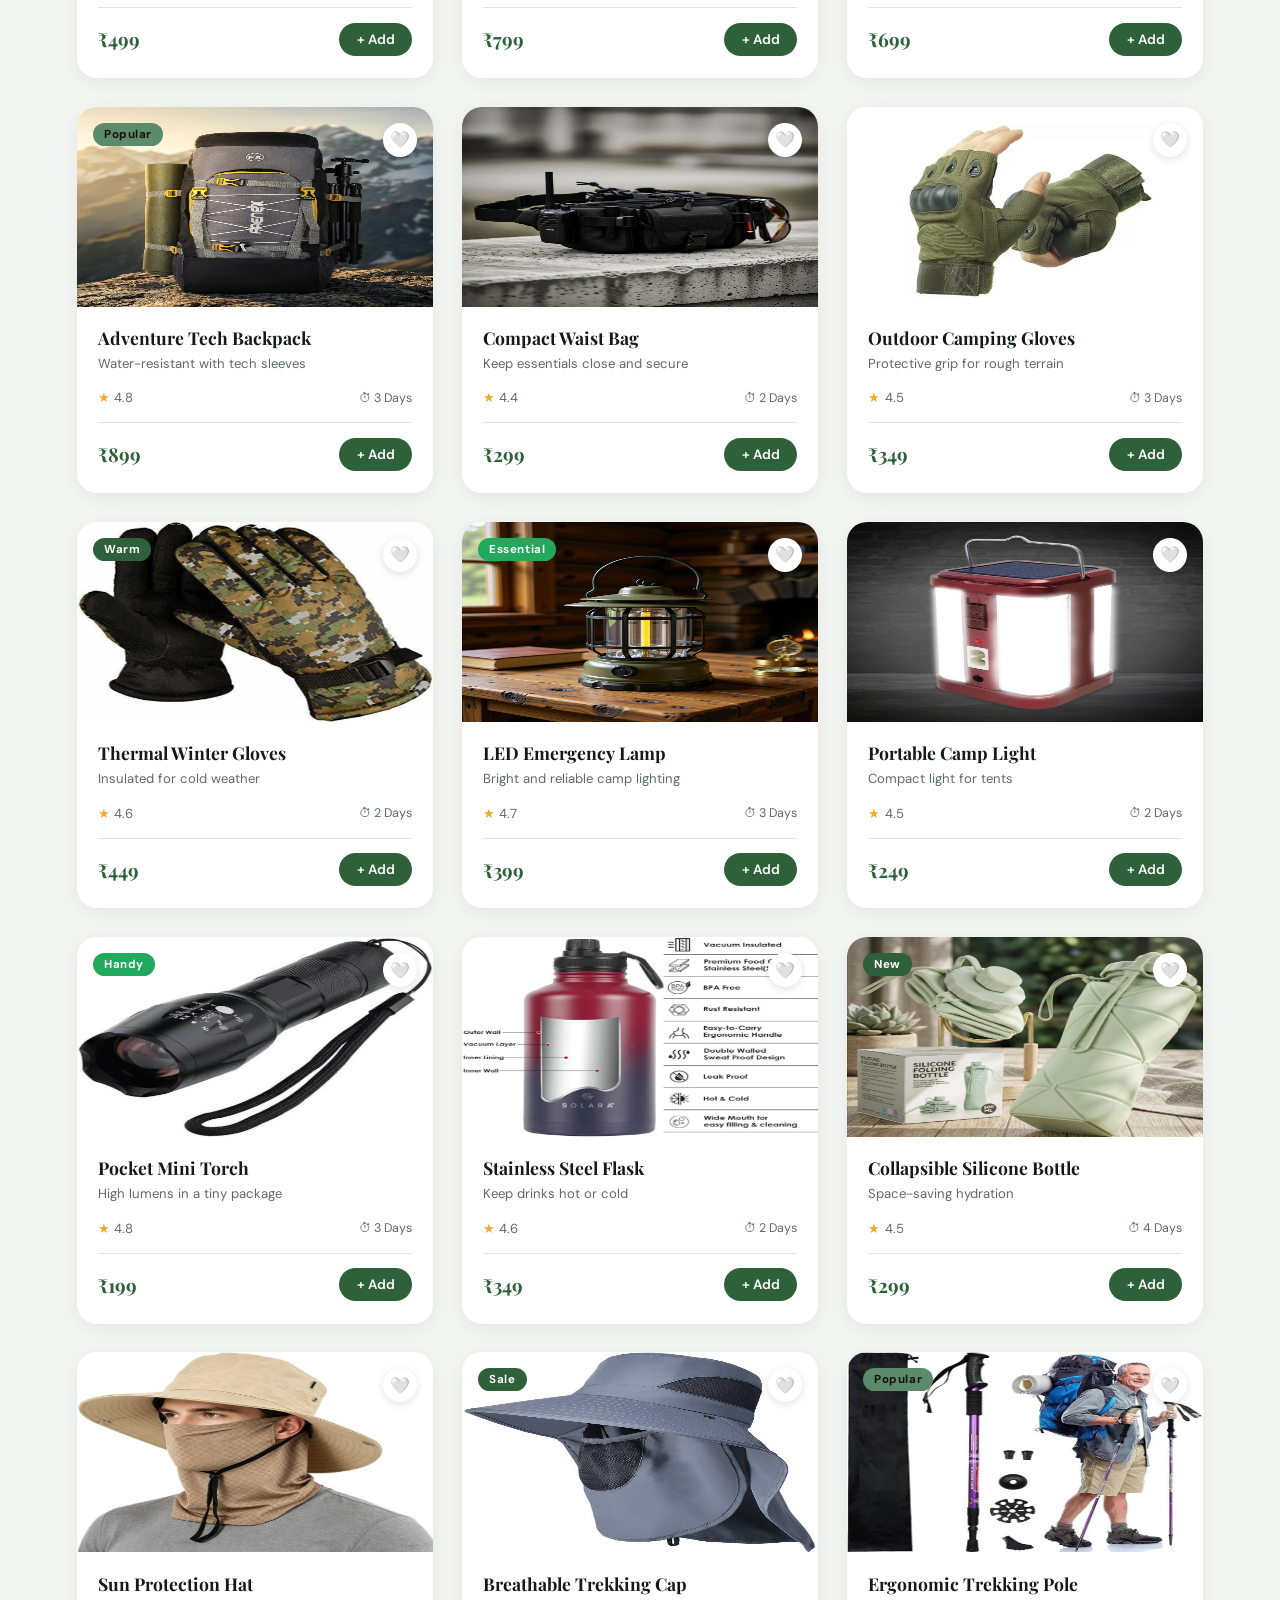
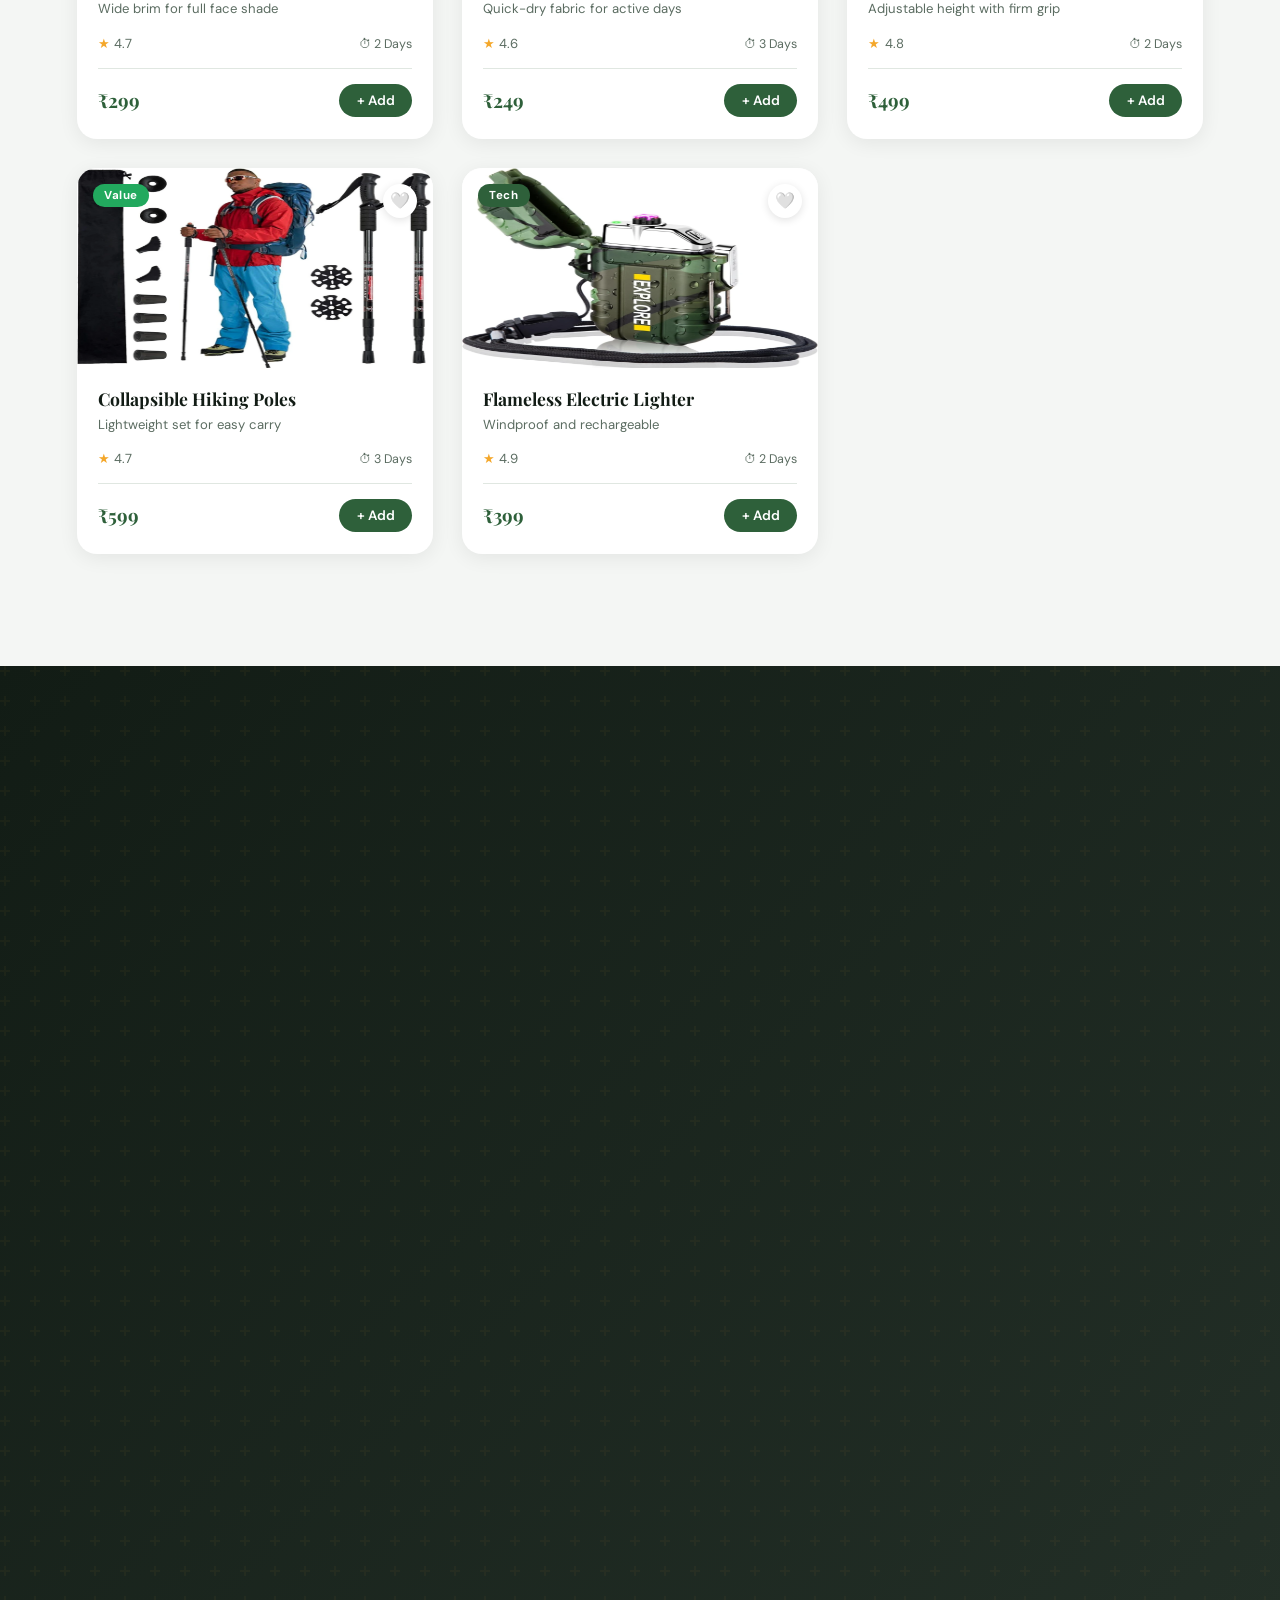
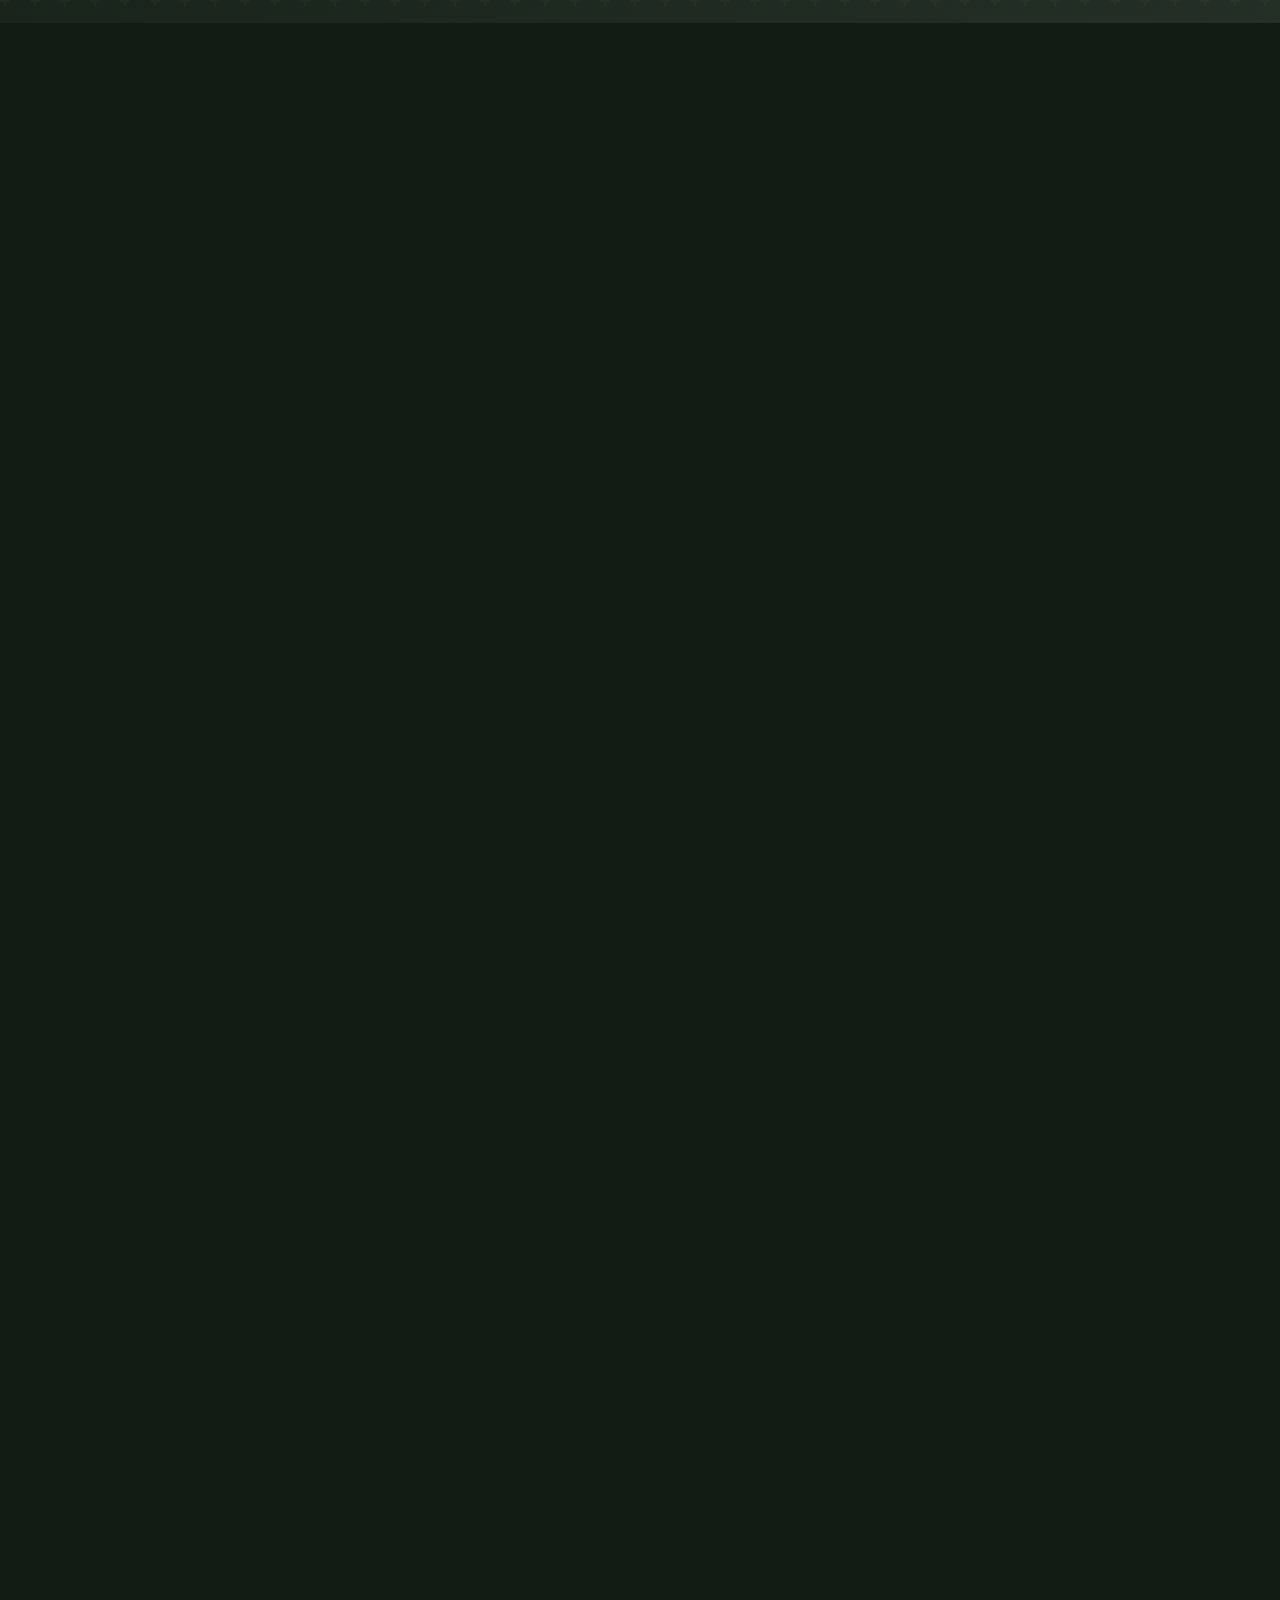
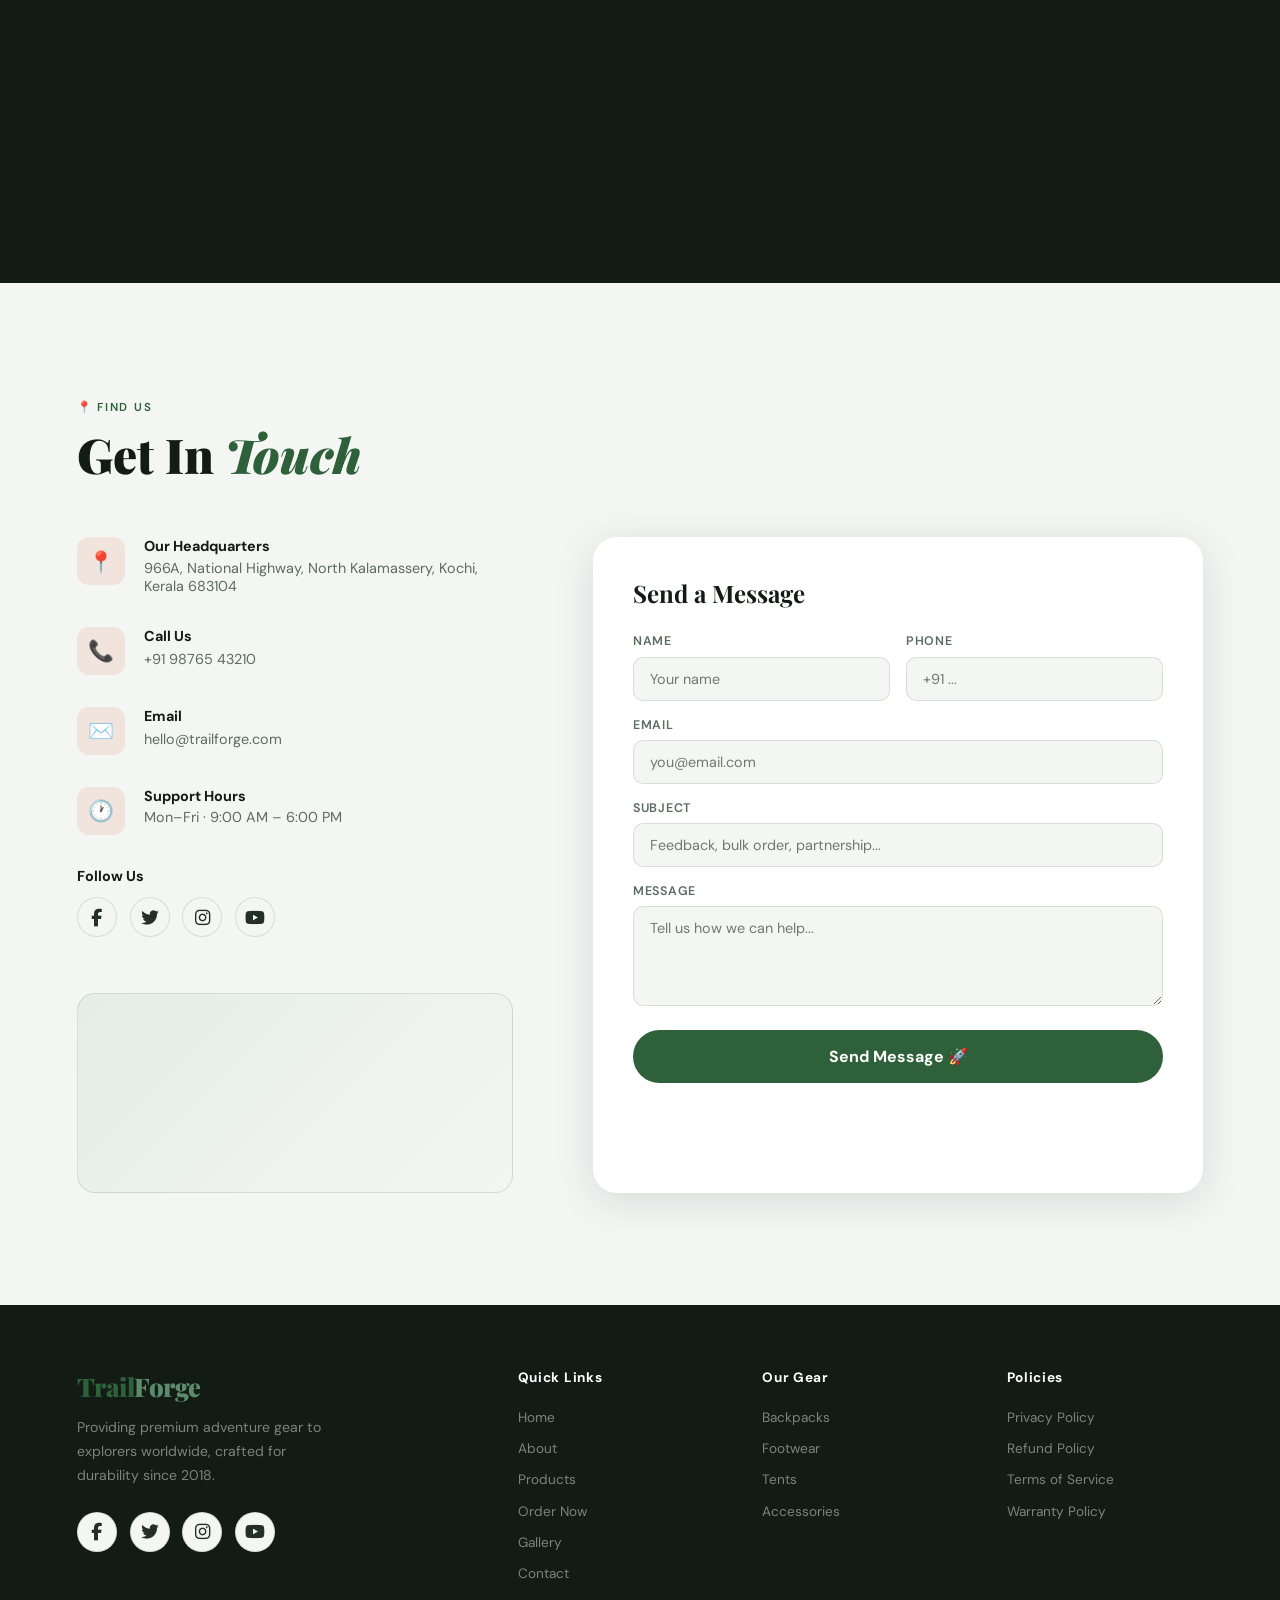
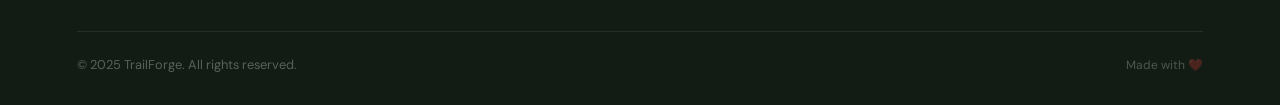
==== commit 8706cc7f: "Update index.html" ====
--- a/docs/index.html
+++ b/docs/index.html
@@ -94,8 +94,8 @@
       <p style="font-size: 1.1rem; color: rgba(255,255,255,0.85); line-height: 1.8; margin-bottom: 1.5rem;">TrailForge was born from a simple belief — that high-quality adventure gear should be accessible to everyone, ready for any expedition without compromise.</p>
       <p style="font-size: 1.1rem; color: rgba(255,255,255,0.85); line-height: 1.8; margin-bottom: 2.5rem;">Our experts test every product in extreme conditions. Every item is crafted for resilience, using sustainable materials sourced responsibly.</p>
       <div style="display: flex; gap: 1.5rem;">
-        <button href="#about" onclick="toggleMobileNav()" style="background: #d4af37; color: #111; border: none; padding: 1rem 2.5rem; font-size: 0.95rem; font-weight: 700; border-radius: 4px; cursor: pointer; text-transform: uppercase; letter-spacing: 1.5px; box-shadow: 0 8px 20px rgba(212,175,55,0.3); transition: 0.3s;" onmouseover="this.style.transform='translateY(-2px)'" onmouseout="this.style.transform='none'">Discover More</button>
-        <button style="background: transparent; color: #fff; border: 1px solid rgba(255,255,255,0.4); padding: 1rem 2.5rem; font-size: 0.95rem; font-weight: 700; border-radius: 4px; cursor: pointer; text-transform: uppercase; letter-spacing: 1.5px; transition: 0.3s;" onmouseover="this.style.background='rgba(255,255,255,0.1)'" onmouseout="this.style.background='transparent'">Our Values</button>
+        <button onclick="location.href='#home'" style="background: #d4af37; color: #111; border: none; padding: 1rem 2.5rem; font-size: 0.95rem; font-weight: 700; border-radius: 4px; cursor: pointer; text-transform: uppercase; letter-spacing: 1.5px; box-shadow: 0 8px 20px rgba(212,175,55,0.3); transition: 0.3s;" onmouseover="this.style.transform='translateY(-2px)'" onmouseout="this.style.transform='none'">Discover More</button>
+        <button onclick="location.href='#gallery'" style="background: transparent; color: #fff; border: 1px solid rgba(255,255,255,0.4); padding: 1rem 2.5rem; font-size: 0.95rem; font-weight: 700; border-radius: 4px; cursor: pointer; text-transform: uppercase; letter-spacing: 1.5px; transition: 0.3s;" onmouseover="this.style.background='rgba(255,255,255,0.1)'" onmouseout="this.style.background='transparent'">Our Values</button>
       </div>
     </div>
     <div class="about-img-wrap" style="position: relative; z-index: 1; max-width: 45%;">
